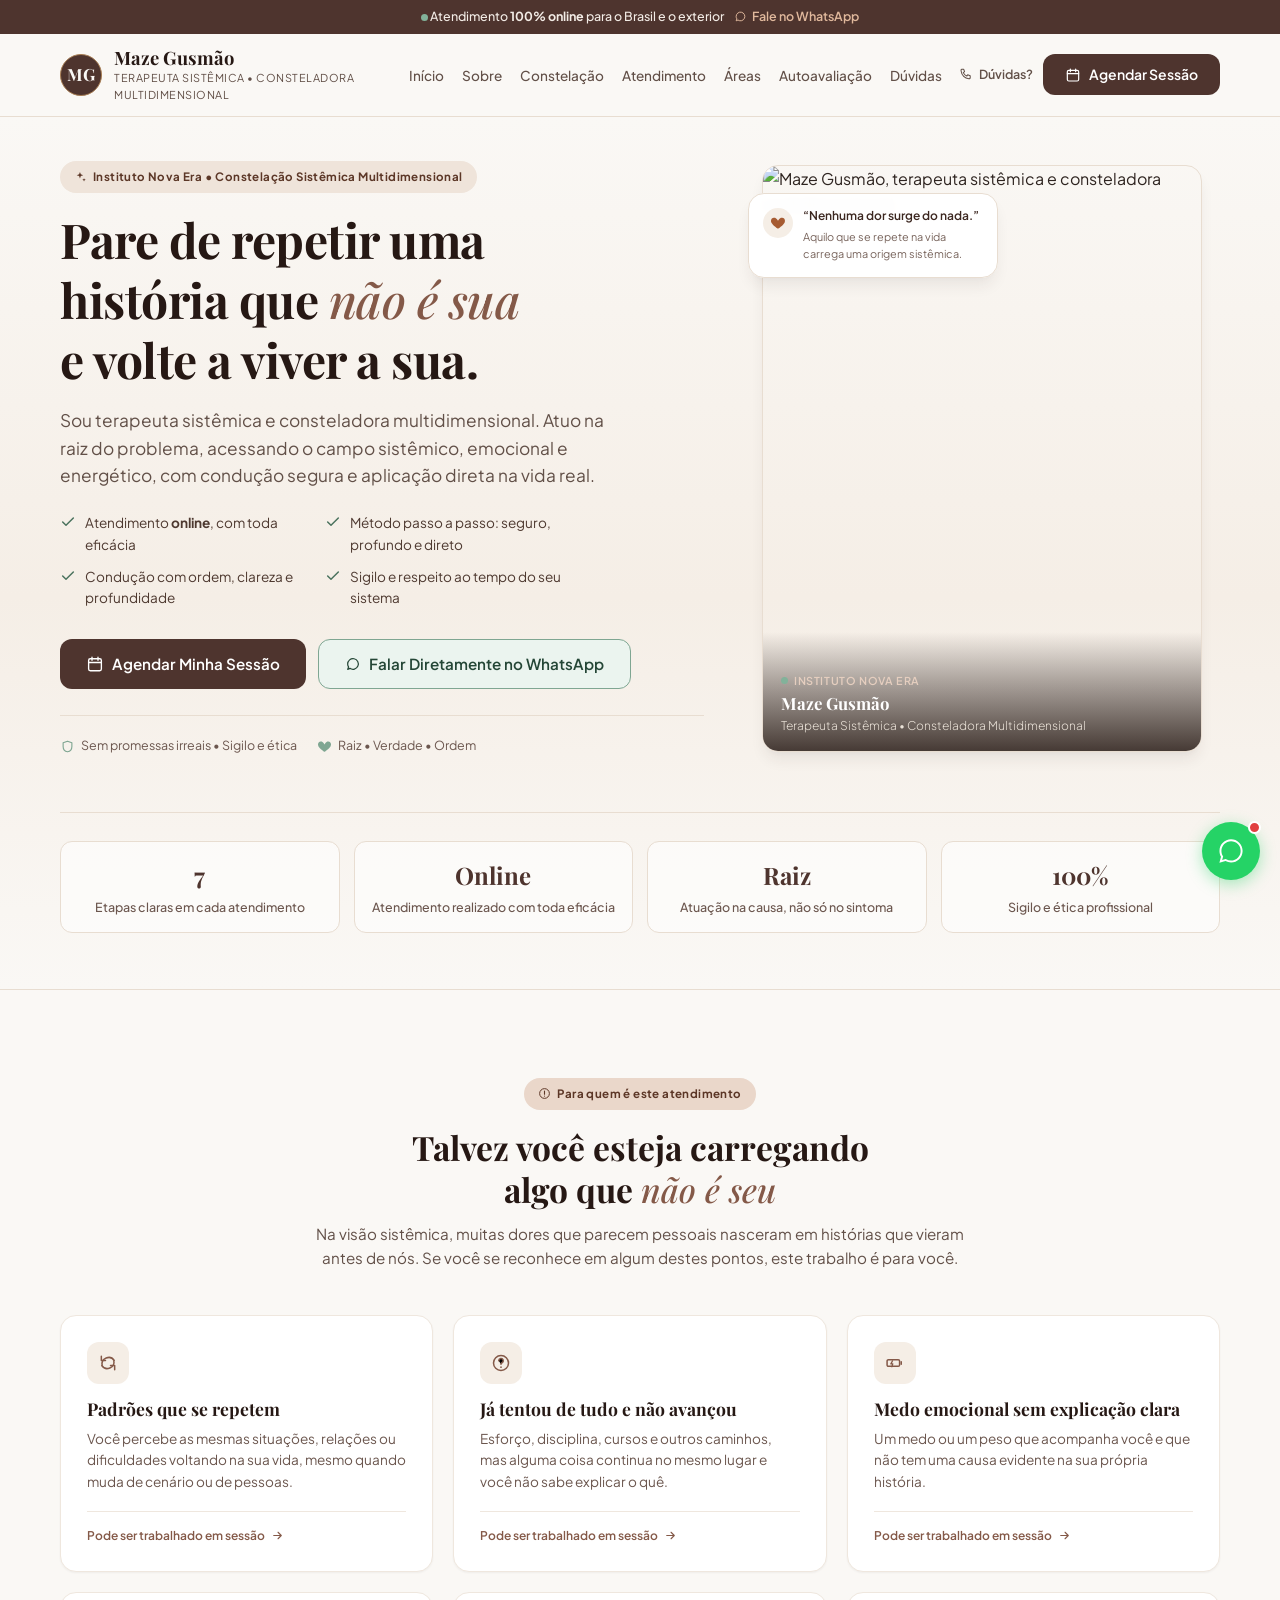
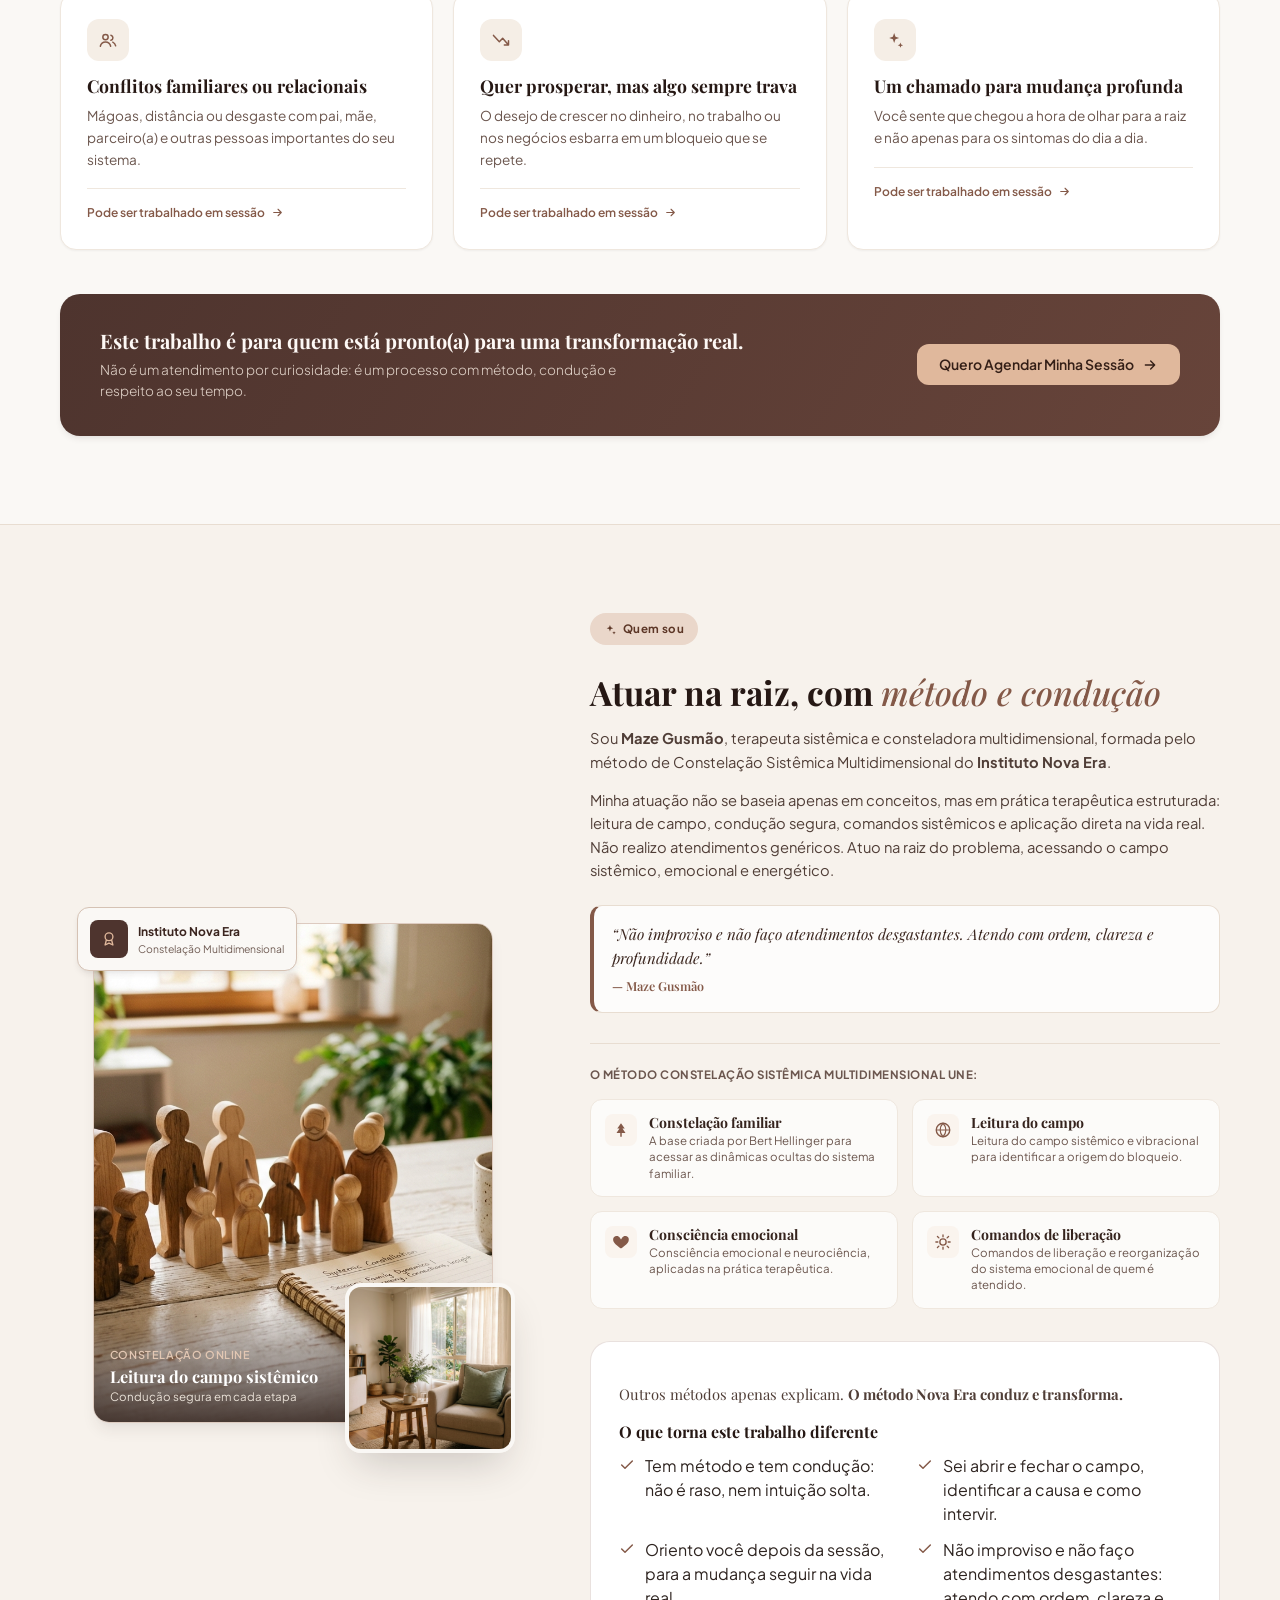
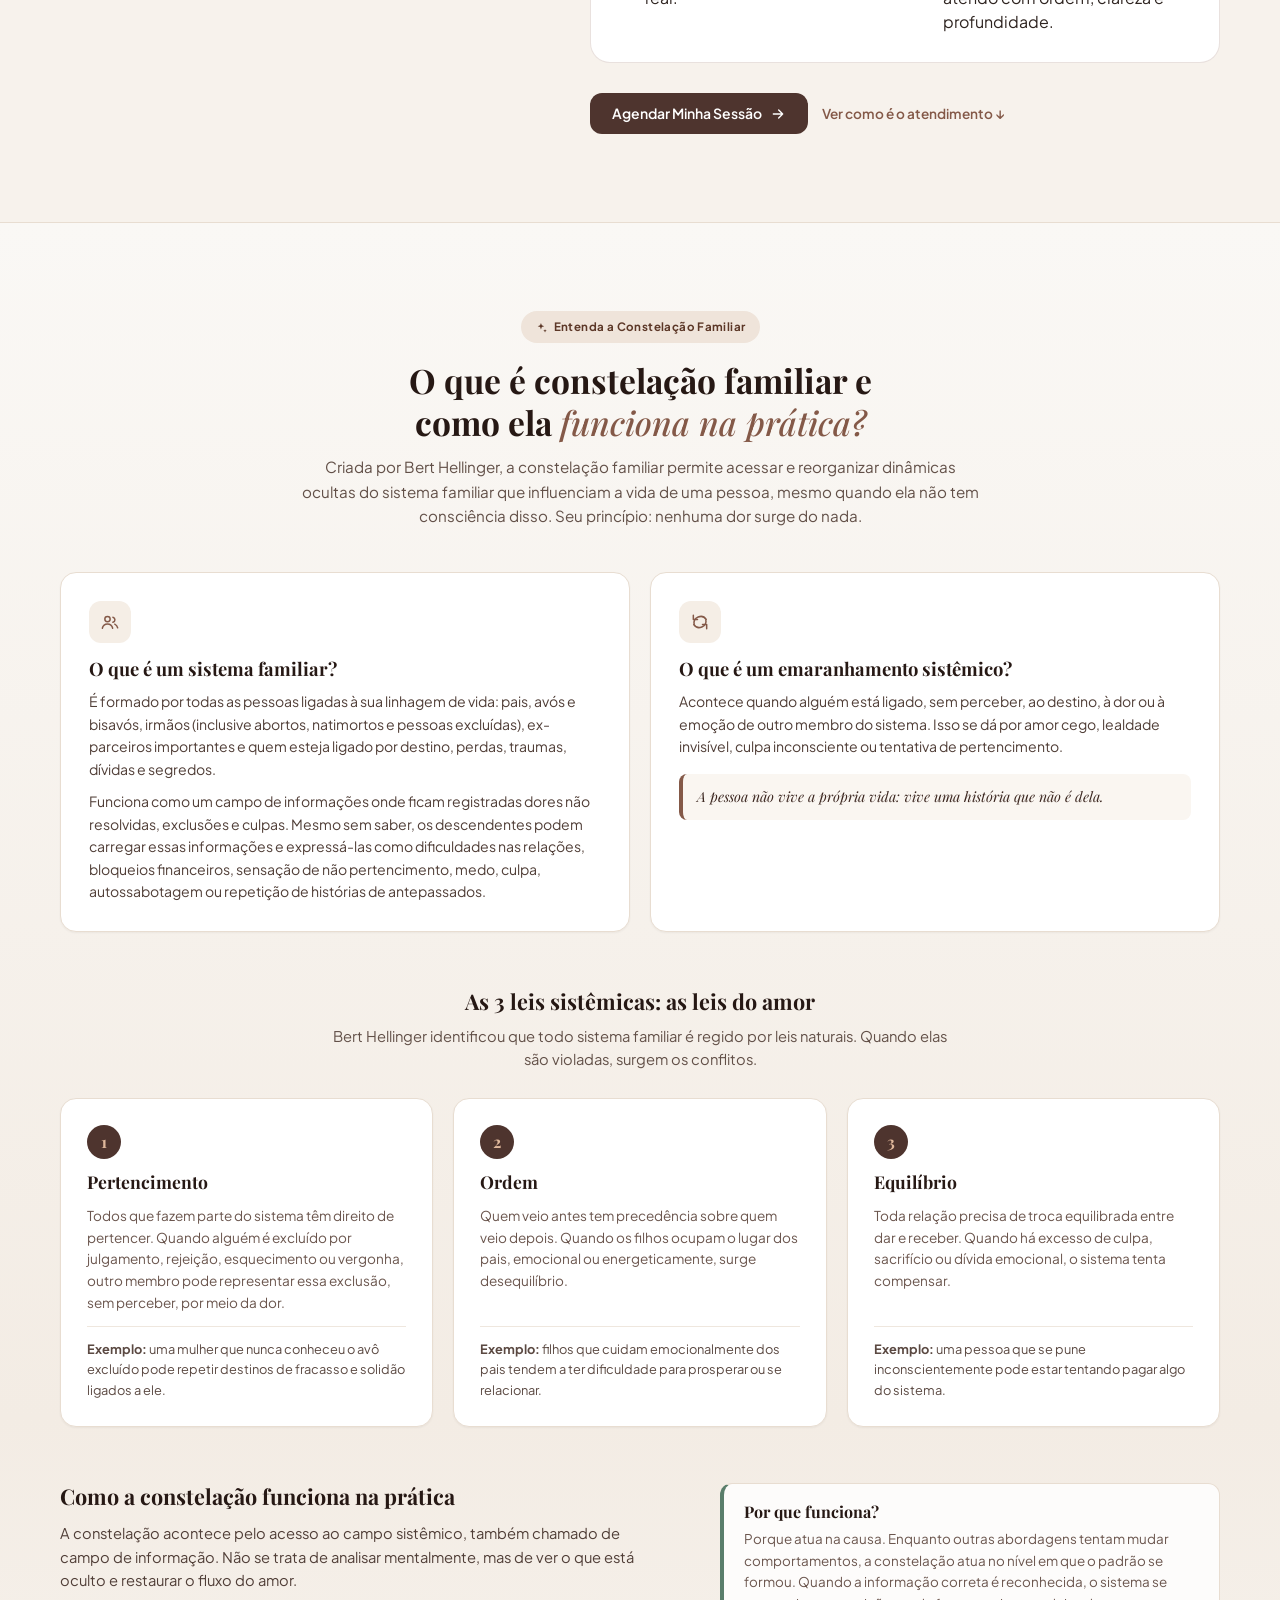
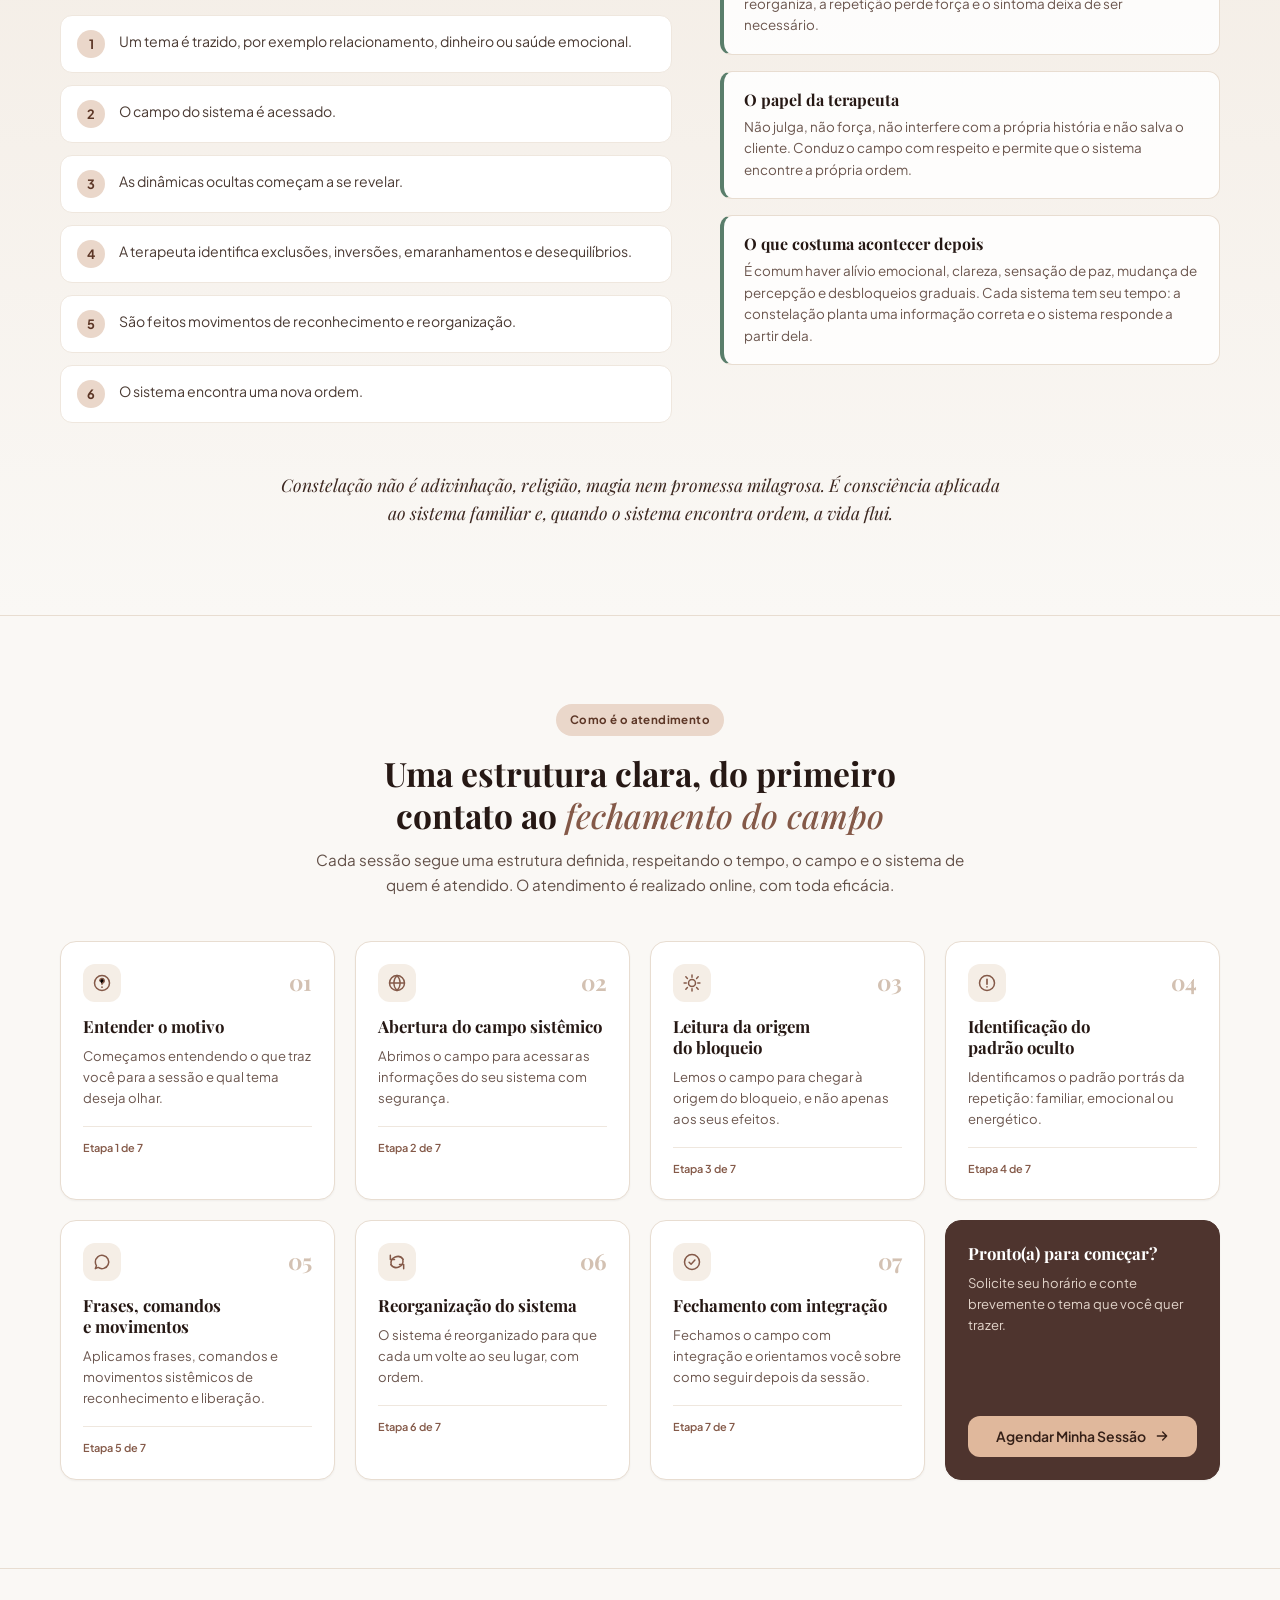
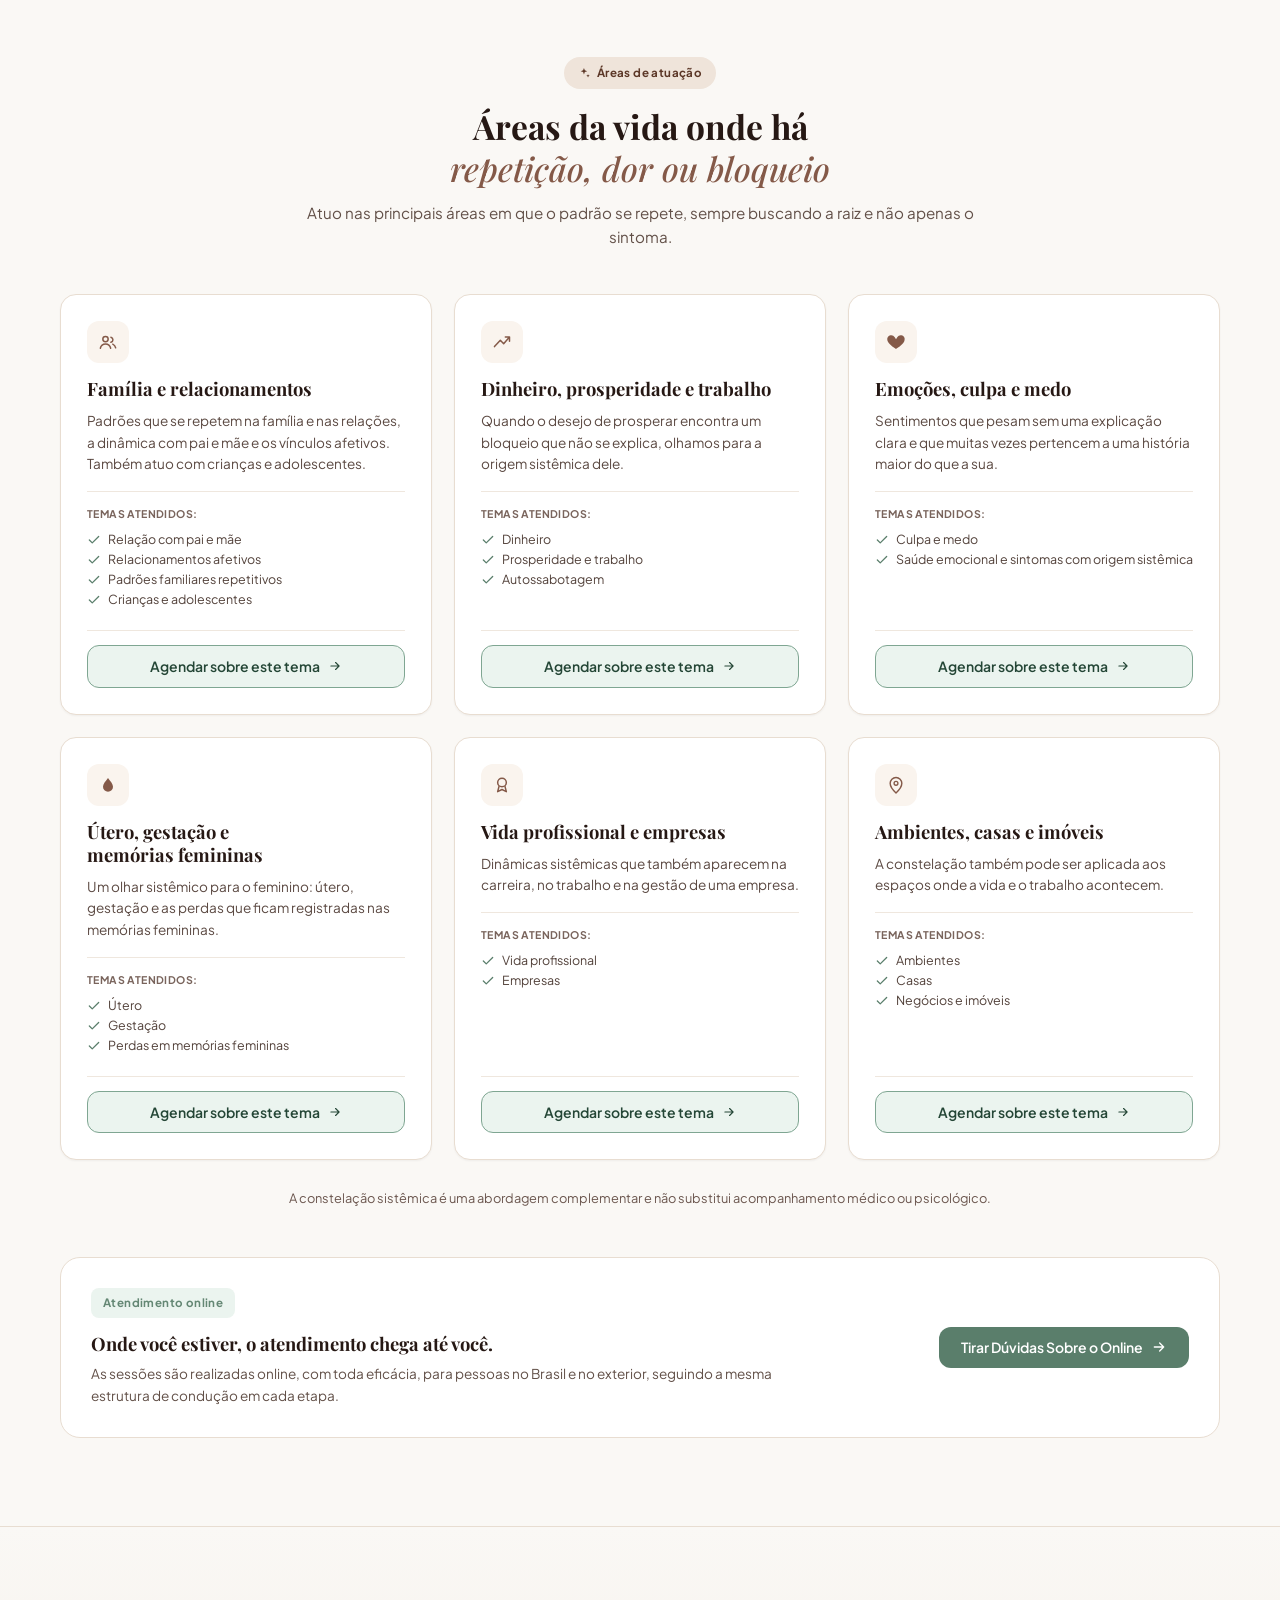
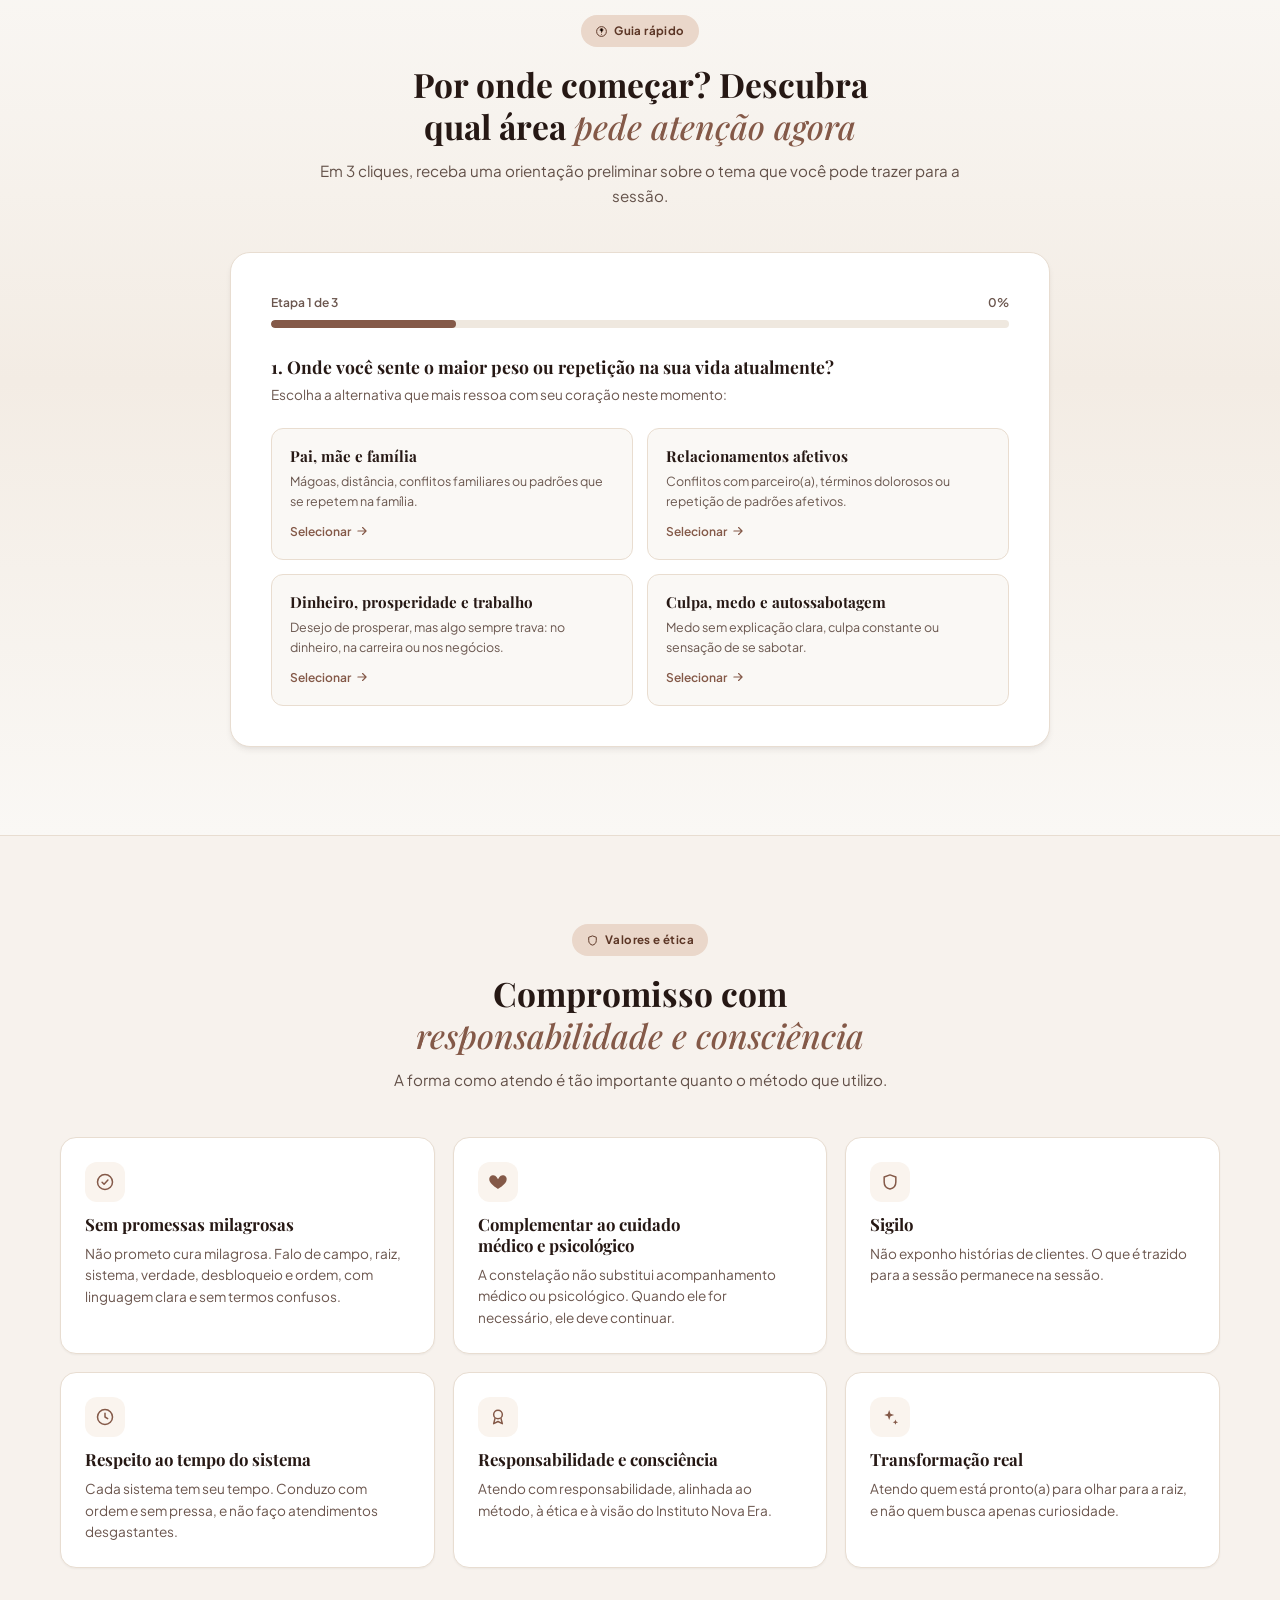
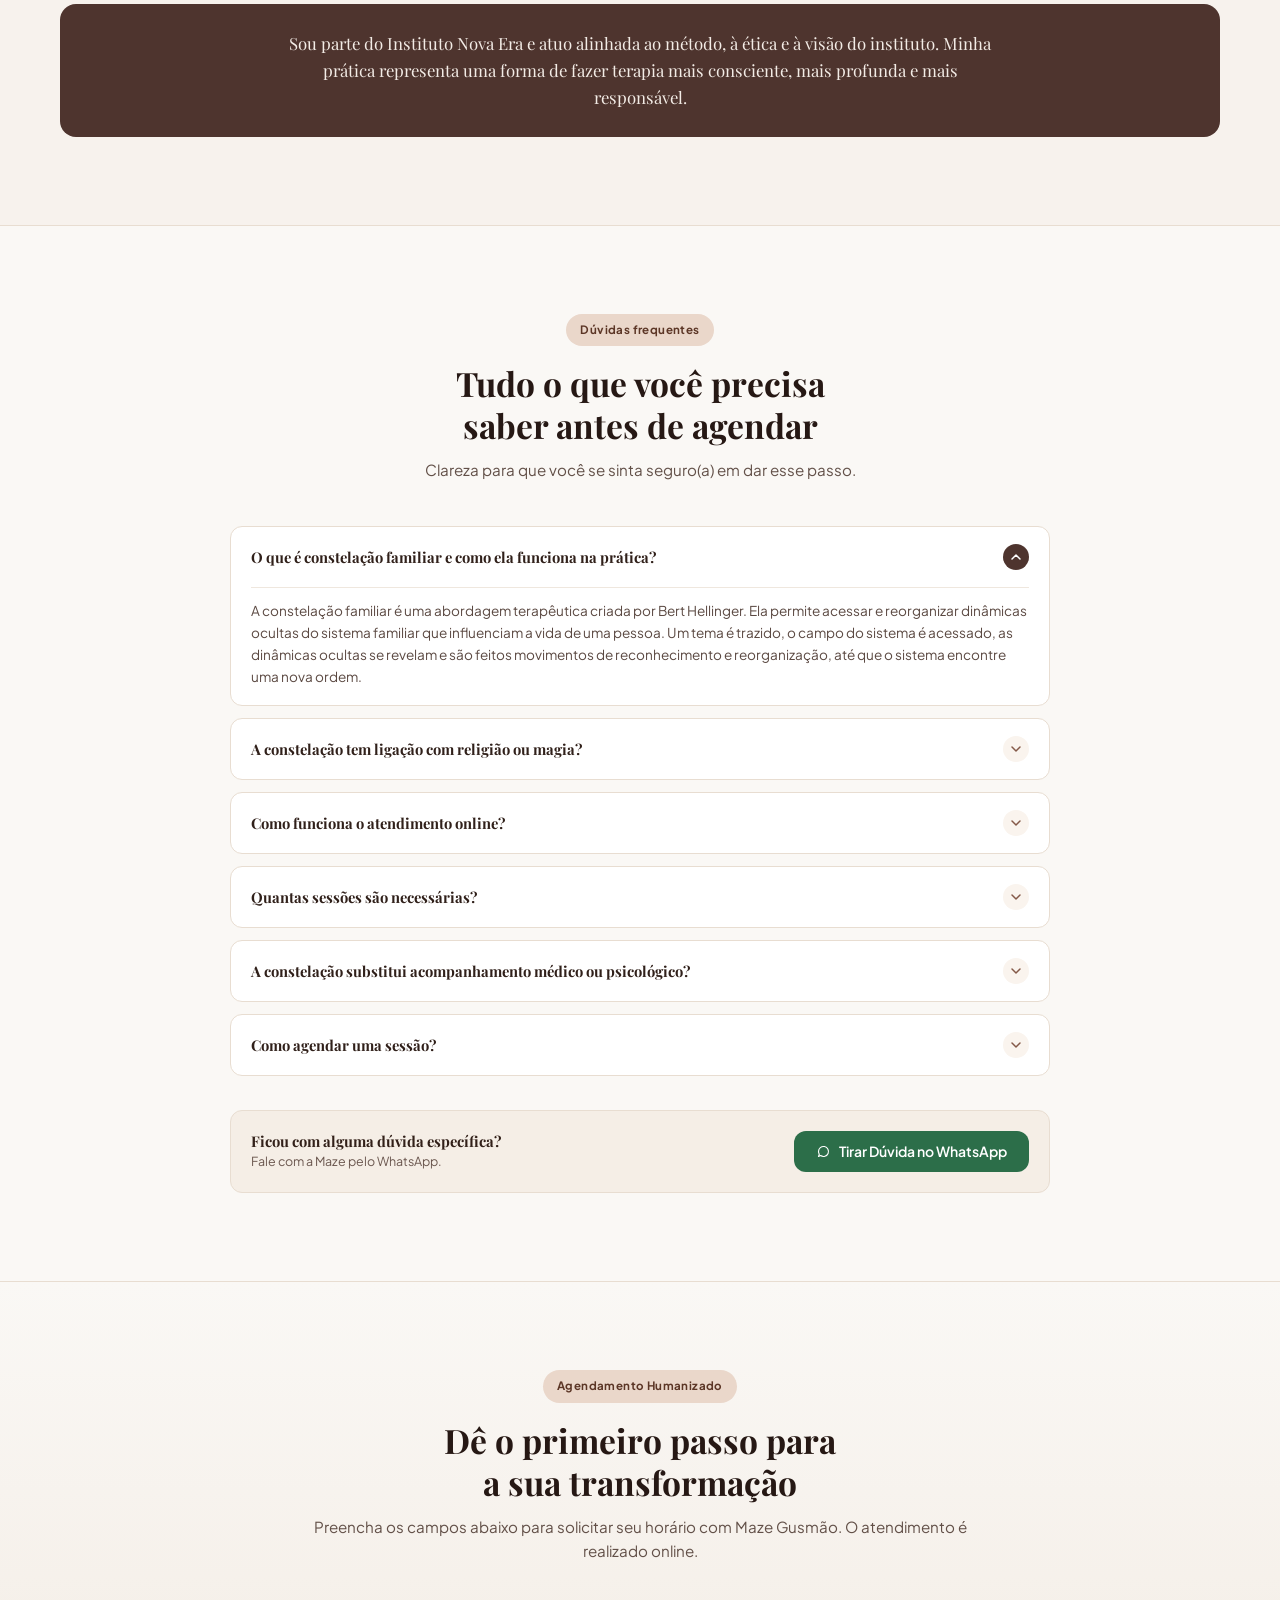
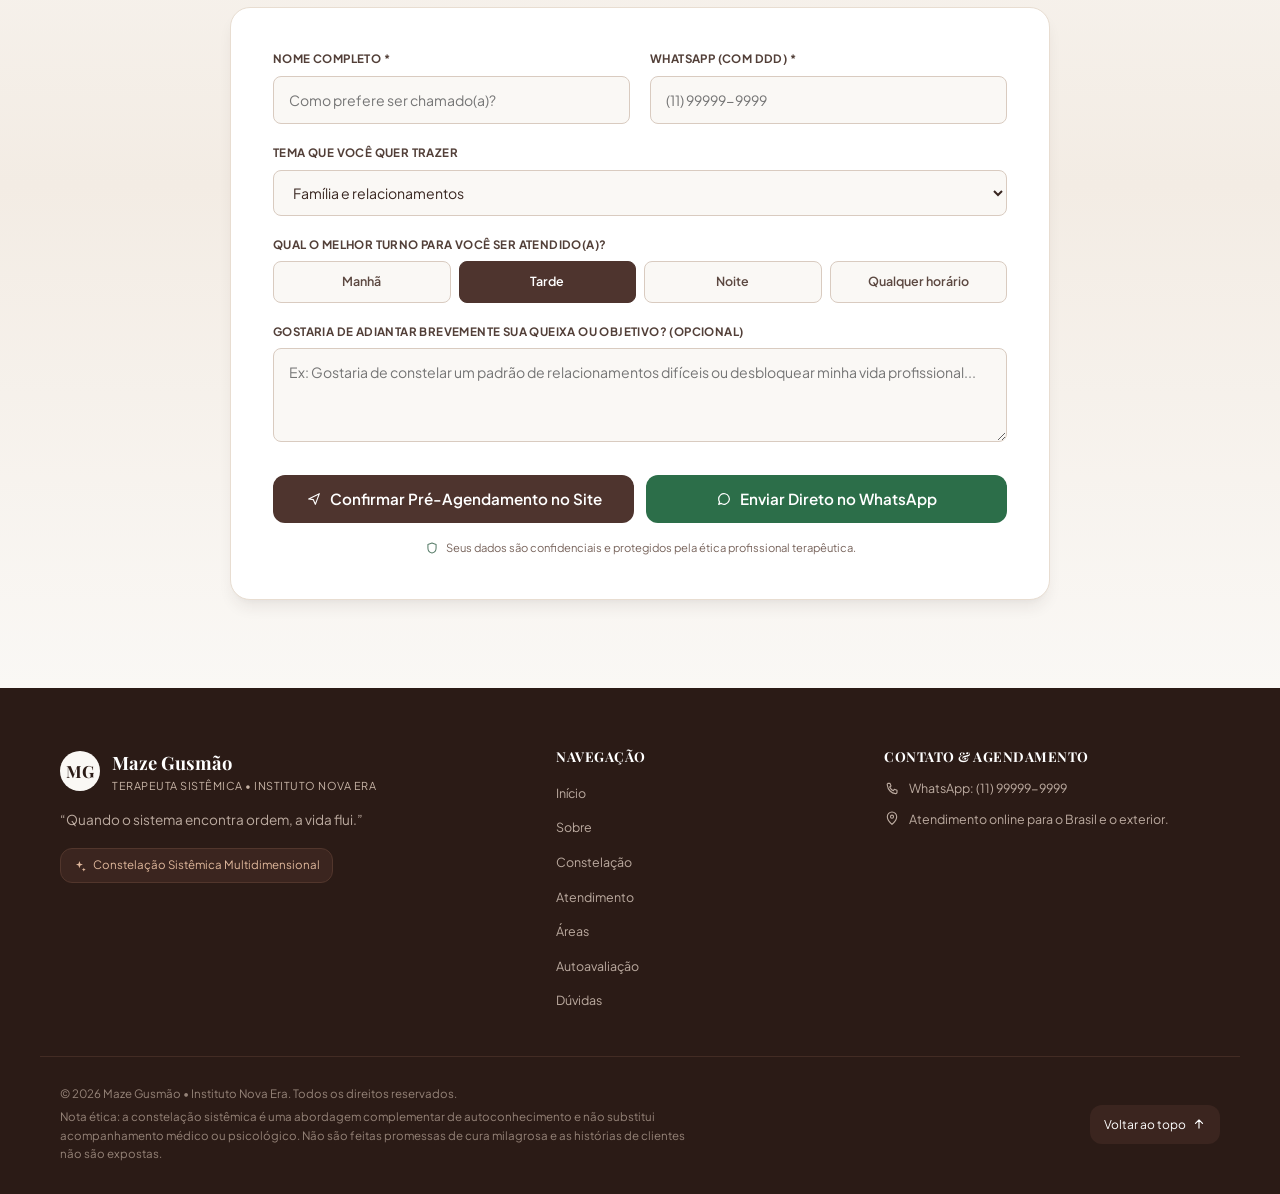
==== index.html @ 413d706b "changed image div class "hero"" ====
<!DOCTYPE html>
<html lang="pt-BR">
<head>
  <meta charset="UTF-8">
  <meta name="viewport" content="width=device-width, initial-scale=1.0">
  <title>Maze Gusmão | Terapeuta Sistêmica &amp; Constelação Familiar</title>
  <meta name="description" content="Terapeuta sistêmica e consteladora multidimensional, formada pelo Instituto Nova Era. Atendimento online com método, condução segura e sigilo.">

  <!-- Open Graph -->
  <meta property="og:title" content="Maze Gusmão | Terapeuta Sistêmica & Constelação Familiar">
  <meta property="og:description" content="Atuação na raiz do problema: método, condução segura e aplicação direta na vida real.">
  <meta property="og:image" content="assets/images/maze-gusmao.jpg">
  <meta property="og:type" content="website">
  <meta name="theme-color" content="#845948">

  <!-- Google Fonts -->
  <link rel="preconnect" href="https://fonts.googleapis.com">
  <link rel="preconnect" href="https://fonts.gstatic.com" crossorigin>
  <link href="https://fonts.googleapis.com/css2?family=Playfair+Display:ital,wght@0,500;0,600;0,700;1,400&family=Plus+Jakarta+Sans:wght@400;500;600;700&display=swap" rel="stylesheet">

  <link rel="stylesheet" href="css/style.css">
</head>
<body>

  <!-- ===================== ÍCONES (sprite SVG reutilizável) ===================== -->
  <svg style="display:none" aria-hidden="true">
    <symbol id="icon-check" viewBox="0 0 24 24"><path d="M20 6 9 17l-5-5" fill="none" stroke="currentColor" stroke-width="2.2" stroke-linecap="round" stroke-linejoin="round"/></symbol>
    <symbol id="icon-check-circle" viewBox="0 0 24 24"><circle cx="12" cy="12" r="9" fill="none" stroke="currentColor" stroke-width="1.8"/><path d="m8.5 12.3 2.4 2.4 4.6-5" fill="none" stroke="currentColor" stroke-width="1.8" stroke-linecap="round" stroke-linejoin="round"/></symbol>
    <symbol id="icon-calendar" viewBox="0 0 24 24"><rect x="3.5" y="5" width="17" height="16" rx="2.2" fill="none" stroke="currentColor" stroke-width="1.8"/><path d="M8 3v4M16 3v4M3.5 10h17" stroke="currentColor" stroke-width="1.8" stroke-linecap="round"/></symbol>
    <symbol id="icon-chat" viewBox="0 0 24 24"><path d="M4 12a8 8 0 1 1 3.4 6.5L4 20l1.3-3.6A7.9 7.9 0 0 1 4 12Z" fill="none" stroke="currentColor" stroke-width="1.8" stroke-linejoin="round"/></symbol>
    <symbol id="icon-chevron-down" viewBox="0 0 24 24"><path d="m6 9 6 6 6-6" fill="none" stroke="currentColor" stroke-width="2.2" stroke-linecap="round" stroke-linejoin="round"/></symbol>
    <symbol id="icon-shield" viewBox="0 0 24 24"><path d="M12 3.5 5 6v6c0 4.6 3 7.7 7 8.5 4-.8 7-3.9 7-8.5V6Z" fill="none" stroke="currentColor" stroke-width="1.8" stroke-linejoin="round"/></symbol>
    <symbol id="icon-arrow-right" viewBox="0 0 24 24"><path d="M5 12h14M13 6l6 6-6 6" fill="none" stroke="currentColor" stroke-width="2" stroke-linecap="round" stroke-linejoin="round"/></symbol>
    <symbol id="icon-close" viewBox="0 0 24 24"><path d="M6 6l12 12M18 6 6 18" fill="none" stroke="currentColor" stroke-width="2.2" stroke-linecap="round"/></symbol>
    <symbol id="icon-menu" viewBox="0 0 24 24"><path d="M4 7h16M4 12h16M4 17h16" fill="none" stroke="currentColor" stroke-width="2" stroke-linecap="round"/></symbol>
    <symbol id="icon-heart" viewBox="0 0 24 24"><path d="M12 20.5s-7.5-4.6-9.8-9C.6 8 2 4.5 5.6 4c2-.3 3.7.6 4.9 2.4l1.5 2.2 1.5-2.2C14.7 4.6 16.4 3.7 18.4 4c3.6.5 5 4 3.4 7.5-2.3 4.4-9.8 9-9.8 9Z" fill="currentColor" stroke="none"/></symbol>
    <symbol id="icon-sparkles" viewBox="0 0 24 24"><path d="M11 3.5 12.6 8l4.4 1.6-4.4 1.6L11 15.7 9.4 11.2 5 9.6l4.4-1.6ZM18.5 15l.9 2.3 2.3.9-2.3.9-.9 2.3-.9-2.3-2.3-.9 2.3-.9Z" fill="currentColor" stroke="none"/></symbol>
    <symbol id="icon-award" viewBox="0 0 24 24"><circle cx="12" cy="9" r="5.2" fill="none" stroke="currentColor" stroke-width="1.8"/><path d="m8.5 13.3-1.7 6.7 5.2-2.6 5.2 2.6-1.7-6.7" fill="none" stroke="currentColor" stroke-width="1.8" stroke-linejoin="round"/></symbol>
    <symbol id="icon-sun" viewBox="0 0 24 24"><circle cx="12" cy="12" r="4.2" fill="none" stroke="currentColor" stroke-width="1.8"/><path d="M12 2.5v2.6M12 18.9v2.6M4.6 4.6l1.9 1.9M17.5 17.5l1.9 1.9M2.5 12h2.6M18.9 12h2.6M4.6 19.4l1.9-1.9M17.5 6.5l1.9-1.9" stroke="currentColor" stroke-width="1.8" stroke-linecap="round"/></symbol>
    <symbol id="icon-tree" viewBox="0 0 24 24"><path d="M12 3 7 10h3l-4 6h5v5h2v-5h5l-4-6h3Z" fill="currentColor" stroke="none"/></symbol>
    <symbol id="icon-droplet" viewBox="0 0 24 24"><path d="M12 3.5c3 4 6 7.2 6 10.6a6 6 0 0 1-12 0c0-3.4 3-6.6 6-10.6Z" fill="currentColor" stroke="none"/></symbol>
    <symbol id="icon-alert" viewBox="0 0 24 24"><circle cx="12" cy="12" r="9" fill="none" stroke="currentColor" stroke-width="1.8"/><path d="M12 7.5v6M12 16.7v.1" stroke="currentColor" stroke-width="2" stroke-linecap="round"/></symbol>
    <symbol id="icon-users" viewBox="0 0 24 24"><circle cx="9" cy="8.5" r="3.2" fill="none" stroke="currentColor" stroke-width="1.8"/><path d="M2.8 19.5c.8-3.3 3.2-5 6.2-5s5.4 1.7 6.2 5M15.5 6.2a3.2 3.2 0 0 1 0 6.2M21.2 19c-.5-2.1-1.7-3.6-3.5-4.4" fill="none" stroke="currentColor" stroke-width="1.8" stroke-linecap="round"/></symbol>
    <symbol id="icon-trend-down" viewBox="0 0 24 24"><path d="M3 6.5 10 14l4-4 7 8M16 18h5v-5" fill="none" stroke="currentColor" stroke-width="1.8" stroke-linecap="round" stroke-linejoin="round"/></symbol>
    <symbol id="icon-battery" viewBox="0 0 24 24"><rect x="2.5" y="8" width="15" height="8" rx="1.6" fill="none" stroke="currentColor" stroke-width="1.8"/><path d="M19.5 10.5v3" stroke="currentColor" stroke-width="1.8" stroke-linecap="round"/><path d="M9 9.5 7 13h2.4l-1.2 3.5" fill="none" stroke="currentColor" stroke-width="1.5" stroke-linecap="round" stroke-linejoin="round"/></symbol>
    <symbol id="icon-help" viewBox="0 0 24 24"><circle cx="12" cy="12" r="9" fill="none" stroke="currentColor" stroke-width="1.8"/><path d="M9.3 9.3a2.7 2.7 0 1 1 3.9 2.4c-.9.5-1.2 1-1.2 1.9" stroke="currentColor" stroke-width="1.8" stroke-linecap="round"/><circle cx="12" cy="17" r="1" fill="currentColor" stroke="none"/></symbol>
    <symbol id="icon-clock" viewBox="0 0 24 24"><circle cx="12" cy="12" r="9" fill="none" stroke="currentColor" stroke-width="1.8"/><path d="M12 7.5V12l3.2 2" fill="none" stroke="currentColor" stroke-width="1.8" stroke-linecap="round" stroke-linejoin="round"/></symbol>
    <symbol id="icon-globe" viewBox="0 0 24 24"><circle cx="12" cy="12" r="9" fill="none" stroke="currentColor" stroke-width="1.8"/><path d="M3 12h18M12 3c2.5 2.5 3.8 5.7 3.8 9s-1.3 6.5-3.8 9c-2.5-2.5-3.8-5.7-3.8-9S9.5 5.5 12 3Z" fill="none" stroke="currentColor" stroke-width="1.6"/></symbol>
    <symbol id="icon-phone" viewBox="0 0 24 24"><path d="M6 3.5h3l1.5 4-2 1.5a11 11 0 0 0 5.5 5.5l1.5-2 4 1.5v3c0 1.1-1 2-2.1 1.9-6.5-.6-11.6-5.7-12.3-12.2C4.4 5.2 5 4 6 3.5Z" fill="none" stroke="currentColor" stroke-width="1.7" stroke-linejoin="round"/></symbol>
    <symbol id="icon-map-pin" viewBox="0 0 24 24"><path d="M12 21.5s7-6.2 7-11.5a7 7 0 1 0-14 0c0 5.3 7 11.5 7 11.5Z" fill="none" stroke="currentColor" stroke-width="1.7" stroke-linejoin="round"/><circle cx="12" cy="10" r="2.3" fill="none" stroke="currentColor" stroke-width="1.6"/></symbol>
    <symbol id="icon-arrow-up" viewBox="0 0 24 24"><path d="M12 19V5M6 11l6-6 6 6" fill="none" stroke="currentColor" stroke-width="2" stroke-linecap="round" stroke-linejoin="round"/></symbol>
    <symbol id="icon-send" viewBox="0 0 24 24"><path d="M4 12 20 4l-6 16-3-7-7-1Z" fill="none" stroke="currentColor" stroke-width="1.7" stroke-linejoin="round"/></symbol>
    <symbol id="icon-refresh" viewBox="0 0 24 24"><path d="M4 4v5h5M20 20v-5h-5" stroke="currentColor" stroke-width="1.8" stroke-linecap="round" stroke-linejoin="round" fill="none"/><path d="M4.5 15A8 8 0 0 0 19 9M19.5 9A8 8 0 0 0 5 15" stroke="currentColor" stroke-width="1.8" stroke-linecap="round" fill="none"/></symbol>
    <symbol id="icon-trend-up" viewBox="0 0 24 24"><path d="M3 17.5 10 10l4 4 7-8M16 6h5v5" fill="none" stroke="currentColor" stroke-width="1.8" stroke-linecap="round" stroke-linejoin="round"/></symbol>
  </svg>

  <!-- ===================== TOP BAR ===================== -->
  <div class="top-bar">
    <div class="container top-bar-inner">
      <span><span class="pulse-dot"></span> Atendimento <strong>100% online</strong> para o Brasil e o exterior</span>
      <a href="https://wa.me/5511999999999?text=Ol%C3%A1%20Maze%2C%20gostaria%20de%20informa%C3%A7%C3%B5es%20sobre%20agendamento." target="_blank" rel="noopener noreferrer" class="top-bar-link">
        <svg width="13" height="13"><use href="#icon-chat"/></svg> Fale no WhatsApp
      </a>
    </div>
  </div>

  <!-- ===================== HEADER / NAV ===================== -->
  <header class="header" id="siteHeader">
    <div class="container nav-wrap">
      <a href="#inicio" class="brand">
        <div class="brand-monogram">MG</div>
        <div class="brand-text">
          <h2>Maze Gusmão</h2>
          <span>Terapeuta Sistêmica • Consteladora Multidimensional</span>
        </div>
      </a>

      <nav aria-label="Navegação principal">
        <ul class="nav-links">
          <li><a href="#inicio">Início</a></li>
          <li><a href="#sobre">Sobre</a></li>
          <li><a href="#constelacao">Constelação</a></li>
          <li><a href="#atendimento">Atendimento</a></li>
          <li><a href="#areas">Áreas</a></li>
          <li><a href="#autoavaliacao">Autoavaliação</a></li>
          <li><a href="#faq">Dúvidas</a></li>
        </ul>
      </nav>

      <div class="nav-actions">
        <a href="https://wa.me/5511999999999?text=Ol%C3%A1%20Maze%2C%20gostaria%20de%20tirar%20d%C3%BAvidas%20sobre%20as%20sess%C3%B5es." target="_blank" rel="noopener noreferrer" class="nav-phone-link">
          <svg width="15" height="15"><use href="#icon-phone"/></svg> Dúvidas?
        </a>
        <button type="button" class="btn btn-primary" data-open-modal>
          <svg width="16" height="16"><use href="#icon-calendar"/></svg> Agendar Sessão
        </button>
        <button type="button" class="mobile-toggle" id="mobileToggle" aria-expanded="false" aria-controls="mobileDrawer" aria-label="Abrir menu de navegação">
          <svg width="24" height="24"><use href="#icon-menu"/></svg>
        </button>
      </div>
    </div>

    <!-- Mobile Drawer -->
    <div class="mobile-drawer" id="mobileDrawer" hidden>
      <ul class="mobile-drawer-links">
        <li><a href="#inicio">Início</a></li>
        <li><a href="#sobre">Sobre</a></li>
        <li><a href="#constelacao">Constelação</a></li>
        <li><a href="#atendimento">Atendimento</a></li>
        <li><a href="#areas">Áreas</a></li>
        <li><a href="#autoavaliacao">Autoavaliação</a></li>
        <li><a href="#faq">Dúvidas</a></li>
      </ul>
      <div class="mobile-drawer-actions">
        <button type="button" class="btn btn-primary" data-open-modal style="width:100%;">
          <svg width="16" height="16"><use href="#icon-calendar"/></svg> Agendar Sessão Agora
        </button>
        <a href="https://wa.me/5511999999999?text=Ol%C3%A1%20Maze%2C%20gostaria%20de%20agendar%20uma%20sess%C3%A3o." target="_blank" rel="noopener noreferrer" class="btn btn-whatsapp-outline" style="width:100%;">
          <svg width="16" height="16"><use href="#icon-chat"/></svg> Conversar no WhatsApp
        </a>
      </div>
    </div>
  </header>

  <main>
    <!-- ===================== HERO ===================== -->
    <section id="inicio" class="hero">
      <div class="container hero-grid">
        <div class="hero-copy">
          <span class="badge"><svg width="13" height="13"><use href="#icon-sparkles"/></svg> Instituto Nova Era • Constelação Sistêmica Multidimensional</span>

          <h1>Pare de repetir uma história que <span class="text-accent italic">não é sua</span> e volte a viver a sua.</h1>

          <p class="hero-lead">
            Sou terapeuta sistêmica e consteladora multidimensional. Atuo na raiz do problema, acessando o campo sistêmico, emocional e energético, com condução segura e aplicação direta na vida real.
          </p>

          <ul class="hero-checklist">
            <li><svg width="16" height="16"><use href="#icon-check"/></svg><span>Atendimento <strong>online</strong>, com toda eficácia</span></li>
            <li><svg width="16" height="16"><use href="#icon-check"/></svg><span>Método passo a passo: seguro, profundo e direto</span></li>
            <li><svg width="16" height="16"><use href="#icon-check"/></svg><span>Condução com ordem, clareza e profundidade</span></li>
            <li><svg width="16" height="16"><use href="#icon-check"/></svg><span>Sigilo e respeito ao tempo do seu sistema</span></li>
          </ul>

          <div class="hero-actions">
            <button type="button" class="btn btn-primary btn-lg" data-open-modal>
              <svg width="18" height="18"><use href="#icon-calendar"/></svg> Agendar Minha Sessão
            </button>
            <a href="https://wa.me/5511999999999?text=Ol%C3%A1%20Maze%2C%20conheci%20seu%20trabalho%20pelo%20site%20e%20gostaria%20de%20conversar%20sobre%20as%20sess%C3%B5es." target="_blank" rel="noopener noreferrer" class="btn btn-secondary btn-lg">
              <svg width="16" height="16"><use href="#icon-chat"/></svg> Falar Diretamente no WhatsApp
            </a>
          </div>

          <div class="hero-reassurance">
            <span><svg width="15" height="15"><use href="#icon-shield"/></svg> Sem promessas irreais • Sigilo e ética</span>
            <span><svg width="15" height="15"><use href="#icon-heart"/></svg> Raiz • Verdade • Ordem</span>
          </div>
        </div>

        <div class="hero-image-col">
          <div class="hero-image-card">
            <img src="assets/profile-001.jpeg" alt="Maze Gusmão, terapeuta sistêmica e consteladora multidimensional" loading="eager">
            <div class="hero-image-overlay">
              <p class="eyebrow"><span class="pulse-dot pulse-dot--light"></span> Instituto Nova Era</p>
              <h3>Maze Gusmão</h3>
              <p>Terapeuta Sistêmica • Consteladora Multidimensional</p>
            </div>
          </div>

          <div class="hero-quote-chip">
            <div class="hero-quote-icon"><svg width="16" height="16"><use href="#icon-heart"/></svg></div>
            <div>
              <p class="hero-quote-text">&ldquo;Nenhuma dor surge do nada.&rdquo;</p>
              <p class="hero-quote-sub">Aquilo que se repete na vida carrega uma origem sistêmica.</p>
            </div>
          </div>
        </div>
      </div>

      <div class="container">
        <div class="stats-bar">
          <div class="stat"><div class="stat-number">7</div><div class="stat-label">Etapas claras em cada atendimento</div></div>
          <div class="stat"><div class="stat-number">Online</div><div class="stat-label">Atendimento realizado com toda eficácia</div></div>
          <div class="stat"><div class="stat-number">Raiz</div><div class="stat-label">Atuação na causa, não só no sintoma</div></div>
          <div class="stat"><div class="stat-number">100%</div><div class="stat-label">Sigilo e ética profissional</div></div>
        </div>
      </div>
    </section>

    <!-- ===================== PARA QUEM É ===================== -->
    <section class="section pain-section">
      <div class="container">
        <div class="section-header">
          <span class="badge badge-alt"><svg width="13" height="13"><use href="#icon-alert"/></svg> Para quem é este atendimento</span>
          <h2>Talvez você esteja carregando algo que <span class="italic text-accent">não é seu</span></h2>
          <p>Na visão sistêmica, muitas dores que parecem pessoais nasceram em histórias que vieram antes de nós. Se você se reconhece em algum destes pontos, este trabalho é para você.</p>
        </div>

        <div class="pain-grid">
          <div class="pain-card">
            <div class="pain-icon"><svg width="20" height="20"><use href="#icon-refresh"/></svg></div>
            <h3>Padrões que se repetem</h3>
            <p>Você percebe as mesmas situações, relações ou dificuldades voltando na sua vida, mesmo quando muda de cenário ou de pessoas.</p>
            <span class="pain-tag">Pode ser trabalhado em sessão <svg width="13" height="13"><use href="#icon-arrow-right"/></svg></span>
          </div>
          <div class="pain-card">
            <div class="pain-icon"><svg width="20" height="20"><use href="#icon-help"/></svg></div>
            <h3>Já tentou de tudo e não avançou</h3>
            <p>Esforço, disciplina, cursos e outros caminhos, mas alguma coisa continua no mesmo lugar e você não sabe explicar o quê.</p>
            <span class="pain-tag">Pode ser trabalhado em sessão <svg width="13" height="13"><use href="#icon-arrow-right"/></svg></span>
          </div>
          <div class="pain-card">
            <div class="pain-icon"><svg width="20" height="20"><use href="#icon-battery"/></svg></div>
            <h3>Medo emocional sem explicação clara</h3>
            <p>Um medo ou um peso que acompanha você e que não tem uma causa evidente na sua própria história.</p>
            <span class="pain-tag">Pode ser trabalhado em sessão <svg width="13" height="13"><use href="#icon-arrow-right"/></svg></span>
          </div>
          <div class="pain-card">
            <div class="pain-icon"><svg width="20" height="20"><use href="#icon-users"/></svg></div>
            <h3>Conflitos familiares ou relacionais</h3>
            <p>Mágoas, distância ou desgaste com pai, mãe, parceiro(a) e outras pessoas importantes do seu sistema.</p>
            <span class="pain-tag">Pode ser trabalhado em sessão <svg width="13" height="13"><use href="#icon-arrow-right"/></svg></span>
          </div>
          <div class="pain-card">
            <div class="pain-icon"><svg width="20" height="20"><use href="#icon-trend-down"/></svg></div>
            <h3>Quer prosperar, mas algo sempre trava</h3>
            <p>O desejo de crescer no dinheiro, no trabalho ou nos negócios esbarra em um bloqueio que se repete.</p>
            <span class="pain-tag">Pode ser trabalhado em sessão <svg width="13" height="13"><use href="#icon-arrow-right"/></svg></span>
          </div>
          <div class="pain-card">
            <div class="pain-icon"><svg width="20" height="20"><use href="#icon-sparkles"/></svg></div>
            <h3>Um chamado para mudança profunda</h3>
            <p>Você sente que chegou a hora de olhar para a raiz e não apenas para os sintomas do dia a dia.</p>
            <span class="pain-tag">Pode ser trabalhado em sessão <svg width="13" height="13"><use href="#icon-arrow-right"/></svg></span>
          </div>
        </div>

        <div class="pain-banner">
          <div>
            <h4>Este trabalho é para quem está pronto(a) para uma transformação real.</h4>
            <p>Não é um atendimento por curiosidade: é um processo com método, condução e respeito ao seu tempo.</p>
          </div>
          <button type="button" class="btn btn-cream" data-open-modal>Quero Agendar Minha Sessão <svg width="16" height="16"><use href="#icon-arrow-right"/></svg></button>
        </div>
      </div>
    </section>

    <!-- ===================== SOBRE ===================== -->
    <section id="sobre" class="section about-section">
      <div class="container about-grid">
        <div class="about-photos">
          <div class="about-photo-main">
            <img src="assets/images/constelacao-familiar.jpg" alt="Mesa de constelação sistêmica" loading="lazy">
            <div class="about-photo-overlay">
              <span class="eyebrow">Constelação Online</span>
              <h4>Leitura do campo sistêmico</h4>
              <p>Condução segura em cada etapa</p>
            </div>
          </div>
          <div class="about-photo-secondary">
            <img src="assets/images/consultorio.jpg" alt="Espaço de atendimento acolhedor" loading="lazy">
          </div>
          <div class="about-badge">
            <div class="about-badge-icon"><svg width="18" height="18"><use href="#icon-award"/></svg></div>
            <div>
              <div class="about-badge-title">Instituto Nova Era</div>
              <div class="about-badge-sub">Constelação Multidimensional</div>
            </div>
          </div>
        </div>

        <div class="about-content">
          <span class="badge badge-alt"><svg width="13" height="13"><use href="#icon-sparkles"/></svg> Quem sou</span>

          <h2>Atuar na raiz, com <span class="italic text-accent">método e condução</span></h2>

          <p>Sou <strong>Maze Gusmão</strong>, terapeuta sistêmica e consteladora multidimensional, formada pelo método de Constelação Sistêmica Multidimensional do <strong>Instituto Nova Era</strong>.</p>

          <p>Minha atuação não se baseia apenas em conceitos, mas em prática terapêutica estruturada: leitura de campo, condução segura, comandos sistêmicos e aplicação direta na vida real. Não realizo atendimentos genéricos. Atuo na raiz do problema, acessando o campo sistêmico, emocional e energético.</p>

          <blockquote class="pull-quote">
            &ldquo;Não improviso e não faço atendimentos desgastantes. Atendo com ordem, clareza e profundidade.&rdquo;
            <cite>— Maze Gusmão</cite>
          </blockquote>

          <div class="pillars-block">
            <h3>O método Constelação Sistêmica Multidimensional une:</h3>
            <div class="pillars-grid">
              <div class="pillar-card">
                <div class="pillar-icon"><svg width="18" height="18"><use href="#icon-tree"/></svg></div>
                <div><h4>Constelação familiar</h4><p>A base criada por Bert Hellinger para acessar as dinâmicas ocultas do sistema familiar.</p></div>
              </div>
              <div class="pillar-card">
                <div class="pillar-icon"><svg width="18" height="18"><use href="#icon-globe"/></svg></div>
                <div><h4>Leitura do campo</h4><p>Leitura do campo sistêmico e vibracional para identificar a origem do bloqueio.</p></div>
              </div>
              <div class="pillar-card">
                <div class="pillar-icon"><svg width="18" height="18"><use href="#icon-heart"/></svg></div>
                <div><h4>Consciência emocional</h4><p>Consciência emocional e neurociência, aplicadas na prática terapêutica.</p></div>
              </div>
              <div class="pillar-card">
                <div class="pillar-icon"><svg width="18" height="18"><use href="#icon-sun"/></svg></div>
                <div><h4>Comandos de liberação</h4><p>Comandos de liberação e reorganização do sistema emocional de quem é atendido.</p></div>
              </div>
            </div>
          </div>

          <div class="differential">
            <p class="differential-lead">Outros métodos apenas explicam. <strong>O método Nova Era conduz e transforma.</strong></p>
            <h3>O que torna este trabalho diferente</h3>
            <ul class="differential-list">
              <li><svg width="16" height="16"><use href="#icon-check"/></svg><span>Tem método e tem condução: não é raso, nem intuição solta.</span></li>
              <li><svg width="16" height="16"><use href="#icon-check"/></svg><span>Sei abrir e fechar o campo, identificar a causa e como intervir.</span></li>
              <li><svg width="16" height="16"><use href="#icon-check"/></svg><span>Oriento você depois da sessão, para a mudança seguir na vida real.</span></li>
              <li><svg width="16" height="16"><use href="#icon-check"/></svg><span>Não improviso e não faço atendimentos desgastantes: atendo com ordem, clareza e profundidade.</span></li>
            </ul>
          </div>

          <div class="about-cta">
            <button type="button" class="btn btn-primary" data-open-modal>Agendar Minha Sessão <svg width="16" height="16"><use href="#icon-arrow-right"/></svg></button>
            <a href="#atendimento" class="link-arrow">Ver como é o atendimento ↓</a>
          </div>
        </div>
      </div>
    </section>

    <!-- ===================== A CONSTELAÇÃO (EDUCATIVO) ===================== -->
    <section id="constelacao" class="section constellation-section">
      <div class="container">
        <div class="section-header">
          <span class="badge"><svg width="13" height="13"><use href="#icon-sparkles"/></svg> Entenda a Constelação Familiar</span>
          <h2>O que é constelação familiar e como ela <span class="italic text-accent">funciona na prática?</span></h2>
          <p>Criada por Bert Hellinger, a constelação familiar permite acessar e reorganizar dinâmicas ocultas do sistema familiar que influenciam a vida de uma pessoa, mesmo quando ela não tem consciência disso. Seu princípio: nenhuma dor surge do nada.</p>
        </div>

        <div class="concept-grid">
          <article class="concept-card">
            <div class="concept-icon"><svg width="20" height="20"><use href="#icon-users"/></svg></div>
            <h3>O que é um sistema familiar?</h3>
            <p>É formado por todas as pessoas ligadas à sua linhagem de vida: pais, avós e bisavós, irmãos (inclusive abortos, natimortos e pessoas excluídas), ex-parceiros importantes e quem esteja ligado por destino, perdas, traumas, dívidas e segredos.</p>
            <p>Funciona como um campo de informações onde ficam registradas dores não resolvidas, exclusões e culpas. Mesmo sem saber, os descendentes podem carregar essas informações e expressá-las como dificuldades nas relações, bloqueios financeiros, sensação de não pertencimento, medo, culpa, autossabotagem ou repetição de histórias de antepassados.</p>
          </article>

          <article class="concept-card">
            <div class="concept-icon"><svg width="20" height="20"><use href="#icon-refresh"/></svg></div>
            <h3>O que é um emaranhamento sistêmico?</h3>
            <p>Acontece quando alguém está ligado, sem perceber, ao destino, à dor ou à emoção de outro membro do sistema. Isso se dá por amor cego, lealdade invisível, culpa inconsciente ou tentativa de pertencimento.</p>
            <p class="concept-highlight">A pessoa não vive a própria vida: vive uma história que não é dela.</p>
          </article>
        </div>

        <div class="laws-block">
          <h3 class="block-title">As 3 leis sistêmicas: as leis do amor</h3>
          <p class="block-intro">Bert Hellinger identificou que todo sistema familiar é regido por leis naturais. Quando elas são violadas, surgem os conflitos.</p>

          <div class="laws-grid">
            <article class="law-card">
              <span class="law-number">1</span>
              <h4>Pertencimento</h4>
              <p>Todos que fazem parte do sistema têm direito de pertencer. Quando alguém é excluído por julgamento, rejeição, esquecimento ou vergonha, outro membro pode representar essa exclusão, sem perceber, por meio da dor.</p>
              <p class="law-example"><strong>Exemplo:</strong> uma mulher que nunca conheceu o avô excluído pode repetir destinos de fracasso e solidão ligados a ele.</p>
            </article>
            <article class="law-card">
              <span class="law-number">2</span>
              <h4>Ordem</h4>
              <p>Quem veio antes tem precedência sobre quem veio depois. Quando os filhos ocupam o lugar dos pais, emocional ou energeticamente, surge desequilíbrio.</p>
              <p class="law-example"><strong>Exemplo:</strong> filhos que cuidam emocionalmente dos pais tendem a ter dificuldade para prosperar ou se relacionar.</p>
            </article>
            <article class="law-card">
              <span class="law-number">3</span>
              <h4>Equilíbrio</h4>
              <p>Toda relação precisa de troca equilibrada entre dar e receber. Quando há excesso de culpa, sacrifício ou dívida emocional, o sistema tenta compensar.</p>
              <p class="law-example"><strong>Exemplo:</strong> uma pessoa que se pune inconscientemente pode estar tentando pagar algo do sistema.</p>
            </article>
          </div>
        </div>

        <div class="practice-block">
          <div class="practice-copy">
            <h3>Como a constelação funciona na prática</h3>
            <p>A constelação acontece pelo acesso ao campo sistêmico, também chamado de campo de informação. Não se trata de analisar mentalmente, mas de ver o que está oculto e restaurar o fluxo do amor.</p>
            <ol class="practice-steps">
              <li>Um tema é trazido, por exemplo relacionamento, dinheiro ou saúde emocional.</li>
              <li>O campo do sistema é acessado.</li>
              <li>As dinâmicas ocultas começam a se revelar.</li>
              <li>A terapeuta identifica exclusões, inversões, emaranhamentos e desequilíbrios.</li>
              <li>São feitos movimentos de reconhecimento e reorganização.</li>
              <li>O sistema encontra uma nova ordem.</li>
            </ol>
          </div>

          <div class="practice-side">
            <div class="note-card">
              <h4>Por que funciona?</h4>
              <p>Porque atua na causa. Enquanto outras abordagens tentam mudar comportamentos, a constelação atua no nível em que o padrão se formou. Quando a informação correta é reconhecida, o sistema se reorganiza, a repetição perde força e o sintoma deixa de ser necessário.</p>
            </div>
            <div class="note-card">
              <h4>O papel da terapeuta</h4>
              <p>Não julga, não força, não interfere com a própria história e não salva o cliente. Conduz o campo com respeito e permite que o sistema encontre a própria ordem.</p>
            </div>
            <div class="note-card">
              <h4>O que costuma acontecer depois</h4>
              <p>É comum haver alívio emocional, clareza, sensação de paz, mudança de percepção e desbloqueios graduais. Cada sistema tem seu tempo: a constelação planta uma informação correta e o sistema responde a partir dela.</p>
            </div>
          </div>
        </div>

        <p class="constellation-closing">Constelação não é adivinhação, religião, magia nem promessa milagrosa. É consciência aplicada ao sistema familiar e, quando o sistema encontra ordem, a vida flui.</p>
      </div>
    </section>

    <!-- ===================== ATENDIMENTO (7 ETAPAS) ===================== -->
    <section id="atendimento" class="section process-section">
      <div class="container">
        <div class="section-header">
          <span class="badge badge-alt">Como é o atendimento</span>
          <h2>Uma estrutura clara, do primeiro contato ao <span class="italic text-accent">fechamento do campo</span></h2>
          <p>Cada sessão segue uma estrutura definida, respeitando o tempo, o campo e o sistema de quem é atendido. O atendimento é realizado online, com toda eficácia.</p>
        </div>

        <div class="process-grid">
          <div class="process-card">
            <div class="process-top"><div class="process-icon"><svg width="20" height="20"><use href="#icon-help"/></svg></div><span class="process-step">01</span></div>
            <h3>Entender o motivo</h3>
            <p>Começamos entendendo o que traz você para a sessão e qual tema deseja olhar.</p>
            <span class="process-footer">Etapa 1 de 7</span>
          </div>
          <div class="process-card">
            <div class="process-top"><div class="process-icon"><svg width="20" height="20"><use href="#icon-globe"/></svg></div><span class="process-step">02</span></div>
            <h3>Abertura do campo sistêmico</h3>
            <p>Abrimos o campo para acessar as informações do seu sistema com segurança.</p>
            <span class="process-footer">Etapa 2 de 7</span>
          </div>
          <div class="process-card">
            <div class="process-top"><div class="process-icon"><svg width="20" height="20"><use href="#icon-sun"/></svg></div><span class="process-step">03</span></div>
            <h3>Leitura da origem do bloqueio</h3>
            <p>Lemos o campo para chegar à origem do bloqueio, e não apenas aos seus efeitos.</p>
            <span class="process-footer">Etapa 3 de 7</span>
          </div>
          <div class="process-card">
            <div class="process-top"><div class="process-icon"><svg width="20" height="20"><use href="#icon-alert"/></svg></div><span class="process-step">04</span></div>
            <h3>Identificação do padrão oculto</h3>
            <p>Identificamos o padrão por trás da repetição: familiar, emocional ou energético.</p>
            <span class="process-footer">Etapa 4 de 7</span>
          </div>
          <div class="process-card">
            <div class="process-top"><div class="process-icon"><svg width="20" height="20"><use href="#icon-chat"/></svg></div><span class="process-step">05</span></div>
            <h3>Frases, comandos e movimentos</h3>
            <p>Aplicamos frases, comandos e movimentos sistêmicos de reconhecimento e liberação.</p>
            <span class="process-footer">Etapa 5 de 7</span>
          </div>
          <div class="process-card">
            <div class="process-top"><div class="process-icon"><svg width="20" height="20"><use href="#icon-refresh"/></svg></div><span class="process-step">06</span></div>
            <h3>Reorganização do sistema</h3>
            <p>O sistema é reorganizado para que cada um volte ao seu lugar, com ordem.</p>
            <span class="process-footer">Etapa 6 de 7</span>
          </div>
          <div class="process-card">
            <div class="process-top"><div class="process-icon"><svg width="20" height="20"><use href="#icon-check-circle"/></svg></div><span class="process-step">07</span></div>
            <h3>Fechamento com integração</h3>
            <p>Fechamos o campo com integração e orientamos você sobre como seguir depois da sessão.</p>
            <span class="process-footer">Etapa 7 de 7</span>
          </div>
          <div class="process-card process-card--cta">
            <div>
              <h3>Pronto(a) para começar?</h3>
              <p>Solicite seu horário e conte brevemente o tema que você quer trazer.</p>
            </div>
            <button type="button" class="btn btn-cream" data-open-modal>Agendar Minha Sessão <svg width="16" height="16"><use href="#icon-arrow-right"/></svg></button>
          </div>
        </div>
      </div>
    </section>

    <!-- ===================== ÁREAS DE ATUAÇÃO ===================== -->
    <section id="areas" class="section services-section">
      <div class="container">
        <div class="section-header">
          <span class="badge"><svg width="13" height="13"><use href="#icon-sparkles"/></svg> Áreas de atuação</span>
          <h2>Áreas da vida onde há <span class="italic text-accent">repetição, dor ou bloqueio</span></h2>
          <p>Atuo nas principais áreas em que o padrão se repete, sempre buscando a raiz e não apenas o sintoma.</p>
        </div>

        <div class="services-grid" id="servicesGrid">
          <!-- Cards gerados por JS a partir de SERVICES (js/main.js) -->
        </div>

        <p class="areas-note">A constelação sistêmica é uma abordagem complementar e não substitui acompanhamento médico ou psicológico.</p>

        <div class="online-info-box">
          <div>
            <span class="eyebrow-pill">Atendimento online</span>
            <h3>Onde você estiver, o atendimento chega até você.</h3>
            <p>As sessões são realizadas online, com toda eficácia, para pessoas no Brasil e no exterior, seguindo a mesma estrutura de condução em cada etapa.</p>
          </div>
          <a href="https://wa.me/5511999999999?text=Ol%C3%A1%20Maze%2C%20gostaria%20de%20saber%20como%20funciona%20o%20atendimento%20online." target="_blank" rel="noopener noreferrer" class="btn btn-sage">Tirar Dúvidas Sobre o Online <svg width="16" height="16"><use href="#icon-arrow-right"/></svg></a>
        </div>
      </div>
    </section>

    <!-- ===================== AUTOAVALIAÇÃO (QUIZ) ===================== -->
    <section id="autoavaliacao" class="section quiz-section">
      <div class="container container-narrow">
        <div class="section-header">
          <span class="badge badge-alt"><svg width="13" height="13"><use href="#icon-help"/></svg> Guia rápido</span>
          <h2>Por onde começar? Descubra qual área <span class="italic text-accent">pede atenção agora</span></h2>
          <p>Em 3 cliques, receba uma orientação preliminar sobre o tema que você pode trazer para a sessão.</p>
        </div>

        <div class="quiz-box" id="quizBox">
          <div class="quiz-progress">
            <div class="quiz-progress-labels">
              <span id="quizStepLabel">Etapa 1 de 3</span>
              <span id="quizPercentLabel">0%</span>
            </div>
            <div class="quiz-progress-track"><div class="quiz-progress-fill" id="quizProgressFill"></div></div>
          </div>
          <div id="quizContent"><!-- gerado por JS --></div>
        </div>
      </div>
    </section>

    <!-- ===================== VALORES E ÉTICA ===================== -->
    <section id="etica" class="section ethics-section">
      <div class="container">
        <div class="section-header">
          <span class="badge badge-alt"><svg width="13" height="13"><use href="#icon-shield"/></svg> Valores e ética</span>
          <h2>Compromisso com <span class="italic text-accent">responsabilidade e consciência</span></h2>
          <p>A forma como atendo é tão importante quanto o método que utilizo.</p>
        </div>

        <div class="values-grid">
          <div class="value-card">
            <div class="value-icon"><svg width="20" height="20"><use href="#icon-check-circle"/></svg></div>
            <h3>Sem promessas milagrosas</h3>
            <p>Não prometo cura milagrosa. Falo de campo, raiz, sistema, verdade, desbloqueio e ordem, com linguagem clara e sem termos confusos.</p>
          </div>
          <div class="value-card">
            <div class="value-icon"><svg width="20" height="20"><use href="#icon-heart"/></svg></div>
            <h3>Complementar ao cuidado médico e psicológico</h3>
            <p>A constelação não substitui acompanhamento médico ou psicológico. Quando ele for necessário, ele deve continuar.</p>
          </div>
          <div class="value-card">
            <div class="value-icon"><svg width="20" height="20"><use href="#icon-shield"/></svg></div>
            <h3>Sigilo</h3>
            <p>Não exponho histórias de clientes. O que é trazido para a sessão permanece na sessão.</p>
          </div>
          <div class="value-card">
            <div class="value-icon"><svg width="20" height="20"><use href="#icon-clock"/></svg></div>
            <h3>Respeito ao tempo do sistema</h3>
            <p>Cada sistema tem seu tempo. Conduzo com ordem e sem pressa, e não faço atendimentos desgastantes.</p>
          </div>
          <div class="value-card">
            <div class="value-icon"><svg width="20" height="20"><use href="#icon-award"/></svg></div>
            <h3>Responsabilidade e consciência</h3>
            <p>Atendo com responsabilidade, alinhada ao método, à ética e à visão do Instituto Nova Era.</p>
          </div>
          <div class="value-card">
            <div class="value-icon"><svg width="20" height="20"><use href="#icon-sparkles"/></svg></div>
            <h3>Transformação real</h3>
            <p>Atendo quem está pronto(a) para olhar para a raiz, e não quem busca apenas curiosidade.</p>
          </div>
        </div>

        <div class="ethics-declaration">
          <p>Sou parte do Instituto Nova Era e atuo alinhada ao método, à ética e à visão do instituto. Minha prática representa uma forma de fazer terapia mais consciente, mais profunda e mais responsável.</p>
        </div>
      </div>
    </section>

    <!-- ===================== FAQ ===================== -->
    <section id="faq" class="section faq-section">
      <div class="container container-narrow">
        <div class="section-header">
          <span class="badge badge-alt">Dúvidas frequentes</span>
          <h2>Tudo o que você precisa saber antes de agendar</h2>
          <p>Clareza para que você se sinta seguro(a) em dar esse passo.</p>
        </div>

        <div class="faq-list">
          <div class="faq-item open">
            <button type="button" class="faq-question" aria-expanded="true">
              <span>O que é constelação familiar e como ela funciona na prática?</span>
              <span class="faq-icon"><svg width="16" height="16"><use href="#icon-chevron-down"/></svg></span>
            </button>
            <div class="faq-answer"><p>A constelação familiar é uma abordagem terapêutica criada por Bert Hellinger. Ela permite acessar e reorganizar dinâmicas ocultas do sistema familiar que influenciam a vida de uma pessoa. Um tema é trazido, o campo do sistema é acessado, as dinâmicas ocultas se revelam e são feitos movimentos de reconhecimento e reorganização, até que o sistema encontre uma nova ordem.</p></div>
          </div>
          <div class="faq-item">
            <button type="button" class="faq-question" aria-expanded="false">
              <span>A constelação tem ligação com religião ou magia?</span>
              <span class="faq-icon"><svg width="16" height="16"><use href="#icon-chevron-down"/></svg></span>
            </button>
            <div class="faq-answer"><p>Não. Constelação não é adivinhação, religião, magia nem promessa milagrosa. É consciência aplicada ao sistema familiar.</p></div>
          </div>
          <div class="faq-item">
            <button type="button" class="faq-question" aria-expanded="false">
              <span>Como funciona o atendimento online?</span>
              <span class="faq-icon"><svg width="16" height="16"><use href="#icon-chevron-down"/></svg></span>
            </button>
            <div class="faq-answer"><p>O atendimento é realizado online, com toda eficácia, e segue a mesma estrutura em todas as sessões: entendimento do motivo, abertura do campo, leitura da origem do bloqueio, identificação do padrão, aplicação de frases e comandos, reorganização do sistema e fechamento com integração.</p></div>
          </div>
          <div class="faq-item">
            <button type="button" class="faq-question" aria-expanded="false">
              <span>Quantas sessões são necessárias?</span>
              <span class="faq-icon"><svg width="16" height="16"><use href="#icon-chevron-down"/></svg></span>
            </button>
            <div class="faq-answer"><p>Cada sistema tem seu tempo. A constelação planta uma informação correta e o sistema responde a partir dela. Ao final da sessão você recebe orientação sobre como seguir, e a necessidade de novos atendimentos é conversada com você.</p></div>
          </div>
          <div class="faq-item">
            <button type="button" class="faq-question" aria-expanded="false">
              <span>A constelação substitui acompanhamento médico ou psicológico?</span>
              <span class="faq-icon"><svg width="16" height="16"><use href="#icon-chevron-down"/></svg></span>
            </button>
            <div class="faq-answer"><p>Não. Ela é uma abordagem complementar de autoconhecimento. Não prometo cura milagrosa e não substituo acompanhamento médico ou psicológico.</p></div>
          </div>
          <div class="faq-item">
            <button type="button" class="faq-question" aria-expanded="false">
              <span>Como agendar uma sessão?</span>
              <span class="faq-icon"><svg width="16" height="16"><use href="#icon-chevron-down"/></svg></span>
            </button>
            <div class="faq-answer"><p>Você pode solicitar o horário pelo formulário desta página ou pelo WhatsApp. Depois do contato, alinhamos o melhor dia e horário para a sua sessão.</p></div>
          </div>
        </div>

        <div class="faq-callout">
          <div>
            <h4>Ficou com alguma dúvida específica?</h4>
            <p>Fale com a Maze pelo WhatsApp.</p>
          </div>
          <a href="https://wa.me/5511999999999?text=Ol%C3%A1%20Maze%2C%20li%20o%20site%20e%20gostaria%20de%20tirar%20uma%20d%C3%BAvida%20antes%20de%20agendar." target="_blank" rel="noopener noreferrer" class="btn btn-sage-dark">
            <svg width="15" height="15"><use href="#icon-chat"/></svg> Tirar Dúvida no WhatsApp
          </a>
        </div>
      </div>
    </section>

    <!-- ===================== AGENDAMENTO ===================== -->
    <section id="agendar" class="section booking-section">
      <div class="container container-narrow">
        <div class="section-header">
          <span class="badge badge-alt">Agendamento Humanizado</span>
          <h2>Dê o primeiro passo para a sua transformação</h2>
          <p>Preencha os campos abaixo para solicitar seu horário com Maze Gusmão. O atendimento é realizado online.</p>
        </div>

        <div class="form-box">
          <form id="bookingForm" novalidate>
            <div class="form-row">
              <div class="form-group">
                <label for="formName" class="form-label">Nome Completo *</label>
                <input type="text" id="formName" name="name" class="form-control" required placeholder="Como prefere ser chamado(a)?">
              </div>
              <div class="form-group">
                <label for="formPhone" class="form-label">WhatsApp (com DDD) *</label>
                <input type="tel" id="formPhone" name="whatsapp" class="form-control" required placeholder="(11) 99999-9999">
              </div>
            </div>

            <div class="form-group">
              <label for="formService" class="form-label">Tema que você quer trazer</label>
              <select id="formService" name="service" class="form-control"></select>
            </div>

            <div class="form-group">
              <span class="form-label">Qual o melhor turno para você ser atendido(a)?</span>
              <div class="toggle-group toggle-group--4" data-toggle-group="bestTime">
                <button type="button" class="toggle-btn" data-value="manha">Manhã</button>
                <button type="button" class="toggle-btn is-active" data-value="tarde">Tarde</button>
                <button type="button" class="toggle-btn" data-value="noite">Noite</button>
                <button type="button" class="toggle-btn" data-value="qualquer">Qualquer horário</button>
              </div>
            </div>

            <div class="form-group">
              <label for="formMessage" class="form-label">Gostaria de adiantar brevemente sua queixa ou objetivo? (Opcional)</label>
              <textarea id="formMessage" name="situation" rows="3" class="form-control" placeholder="Ex: Gostaria de constelar um padrão de relacionamentos difíceis ou desbloquear minha vida profissional..."></textarea>
            </div>

            <div class="form-actions">
              <button type="submit" class="btn btn-primary btn-lg" id="bookingSubmitBtn">
                <svg width="16" height="16"><use href="#icon-send"/></svg> Confirmar Pré-Agendamento no Site
              </button>
              <button type="button" class="btn btn-sage-dark btn-lg" id="bookingWhatsAppBtn">
                <svg width="16" height="16"><use href="#icon-chat"/></svg> Enviar Direto no WhatsApp
              </button>
            </div>

            <p class="form-disclaimer"><svg width="14" height="14"><use href="#icon-shield"/></svg> Seus dados são confidenciais e protegidos pela ética profissional terapêutica.</p>
          </form>

          <div id="bookingSuccess" class="booking-success" hidden>
            <div class="booking-success-icon"><svg width="30" height="30"><use href="#icon-check-circle"/></svg></div>
            <h3>Solicitação Recebida com Sucesso!</h3>
            <p>Muito obrigada, <strong id="successName"></strong>. Recebemos seu interesse para <strong id="successService"></strong>.</p>
            <p class="booking-success-sub">Entraremos em contato pelo WhatsApp <strong id="successPhone"></strong> para confirmar as datas disponíveis.</p>
            <div class="booking-success-actions">
              <button type="button" class="btn btn-sage-dark" id="successWhatsAppBtn"><svg width="16" height="16"><use href="#icon-chat"/></svg> Agilizar no WhatsApp Agora</button>
              <button type="button" class="btn btn-ghost" id="successResetBtn">Enviar Outra Mensagem</button>
            </div>
          </div>
        </div>
      </div>
    </section>
  </main>

  <!-- ===================== FOOTER ===================== -->
  <footer class="footer">
    <div class="container footer-grid">
      <div class="footer-brand">
        <div class="footer-logo">
          <div class="footer-monogram">MG</div>
          <div>
            <span class="footer-name">Maze Gusmão</span>
            <span class="footer-role">Terapeuta Sistêmica • Instituto Nova Era</span>
          </div>
        </div>
        <p class="footer-mantra">&ldquo;Quando o sistema encontra ordem, a vida flui.&rdquo;</p>
        <span class="footer-method-badge"><svg width="14" height="14"><use href="#icon-sparkles"/></svg> Constelação Sistêmica Multidimensional</span>
      </div>

      <div class="footer-links">
        <h4>Navegação</h4>
        <ul>
          <li><a href="#inicio">Início</a></li>
          <li><a href="#sobre">Sobre</a></li>
          <li><a href="#constelacao">Constelação</a></li>
          <li><a href="#atendimento">Atendimento</a></li>
          <li><a href="#areas">Áreas</a></li>
          <li><a href="#autoavaliacao">Autoavaliação</a></li>
          <li><a href="#faq">Dúvidas</a></li>
        </ul>
      </div>

      <div class="footer-contact">
        <h4>Contato &amp; Agendamento</h4>
        <a href="https://wa.me/5511999999999" target="_blank" rel="noopener noreferrer"><svg width="16" height="16"><use href="#icon-phone"/></svg> WhatsApp: (11) 99999-9999</a>
        <span class="footer-address"><svg width="16" height="16"><use href="#icon-map-pin"/></svg> Atendimento online para o Brasil e o exterior.</span>
      </div>
    </div>

    <div class="container footer-bottom">
      <div class="footer-legal">
        <p>© <span id="footerYear"></span> Maze Gusmão • Instituto Nova Era. Todos os direitos reservados.</p>
        <p class="footer-ethics">Nota ética: a constelação sistêmica é uma abordagem complementar de autoconhecimento e não substitui acompanhamento médico ou psicológico. Não são feitas promessas de cura milagrosa e as histórias de clientes não são expostas.</p>
      </div>
      <button type="button" class="back-to-top" id="backToTop">Voltar ao topo <svg width="14" height="14"><use href="#icon-arrow-up"/></svg></button>
    </div>
  </footer>

  <!-- ===================== WHATSAPP FLUTUANTE ===================== -->
  <aside class="floating-whatsapp-wrap" aria-label="Atendimento rápido pelo WhatsApp">
    <span class="floating-tooltip">Agende pelo WhatsApp</span>
    <a href="https://wa.me/5511999999999?text=Ol%C3%A1%20Maze%2C%20gostaria%20de%20informa%C3%A7%C3%B5es%20sobre%20as%20sess%C3%B5es%20de%20Constela%C3%A7%C3%A3o%20e%20Terapia%20Sist%C3%AAmica." target="_blank" rel="noopener noreferrer" class="floating-whatsapp" aria-label="Falar com Maze Gusmão no WhatsApp">
      <svg viewBox="0 0 24 24" width="28" height="28"><path fill="currentColor" d="M12.04 2C6.58 2 2.13 6.45 2.13 11.91C2.13 13.66 2.59 15.36 3.45 16.86L2.05 22L7.3 20.62C8.75 21.41 10.38 21.83 12.04 21.83C17.5 21.83 21.95 17.38 21.95 11.92C21.95 9.27 20.92 6.78 19.05 4.91C17.18 3.03 14.69 2 12.04 2M12.05 3.67C14.25 3.67 16.31 4.53 17.87 6.09C19.42 7.65 20.28 9.72 20.28 11.92C20.28 16.46 16.58 20.15 12.04 20.15C10.56 20.15 9.11 19.76 7.85 19L7.55 18.83L4.43 19.65L5.26 16.61L5.06 16.29C4.24 15 3.8 13.47 3.8 11.91C3.81 7.37 7.5 3.67 12.05 3.67Z"/></svg>
      <span class="floating-ping"></span>
    </a>
  </aside>

  <!-- ===================== MODAL DE AGENDAMENTO RÁPIDO ===================== -->
  <div class="modal-overlay" id="bookingModal" hidden>
    <div class="modal-box" role="dialog" aria-modal="true" aria-labelledby="modalTitle">
      <button type="button" class="modal-close" id="modalCloseBtn" aria-label="Fechar janela">
        <svg width="18" height="18"><use href="#icon-close"/></svg>
      </button>

      <div id="modalFormWrap">
        <span class="eyebrow-pill">Agendamento Rápido</span>
        <h3 id="modalTitle">Reserve Sua Sessão com Maze Gusmão</h3>
        <p class="modal-sub">Atendimento online, com sigilo e condução segura.</p>

        <form id="modalForm">
          <div class="form-group">
            <label for="modalName" class="form-label">Seu Nome Completo *</label>
            <input type="text" id="modalName" class="form-control" required placeholder="Seu nome">
          </div>
          <div class="form-group">
            <label for="modalPhone" class="form-label">Seu WhatsApp (com DDD) *</label>
            <input type="tel" id="modalPhone" class="form-control" required placeholder="(11) 99999-9999">
          </div>
          <div class="form-group">
            <label for="modalService" class="form-label">Tema da sessão</label>
            <select id="modalService" class="form-control"></select>
          </div>

          <div class="modal-actions">
            <button type="submit" class="btn btn-primary" style="width:100%;"><svg width="16" height="16"><use href="#icon-calendar"/></svg> Enviar Solicitação de Horário</button>
            <button type="button" class="btn btn-sage-dark" style="width:100%;" id="modalWhatsAppBtn"><svg width="16" height="16"><use href="#icon-chat"/></svg> Chamar no WhatsApp Imediatamente</button>
          </div>
          <p class="form-disclaimer"><svg width="13" height="13"><use href="#icon-shield"/></svg> Atendimento com sigilo e ética profissional.</p>
        </form>
      </div>

      <div id="modalSuccessWrap" class="booking-success" hidden>
        <div class="booking-success-icon"><svg width="28" height="28"><use href="#icon-check-circle"/></svg></div>
        <h3>Solicitação Enviada!</h3>
        <p>Obrigada pelo contato, <strong id="modalSuccessName"></strong>. Entraremos em contato pelo WhatsApp <strong id="modalSuccessPhone"></strong> para confirmar seu horário.</p>
        <div class="booking-success-actions">
          <button type="button" class="btn btn-sage-dark" style="width:100%;" id="modalSuccessWhatsAppBtn"><svg width="16" height="16"><use href="#icon-chat"/></svg> Conversar no WhatsApp Agora</button>
          <button type="button" class="btn btn-ghost" id="modalSuccessCloseBtn">Fechar Janela</button>
        </div>
      </div>
    </div>
  </div>

  <script src="js/main.js"></script>
</body>
</html>
---- css/style.css ----
/* ==========================================================================
   Maze Gusmão — Terapeuta Sistêmica & Constelação Familiar
   HTML + CSS + JS puro — Instituto NovaHera
   ========================================================================== */

:root {
  --color-bg: #FAF8F5;
  --color-surface: #FFFFFF;
  --color-surface-soft: #F5EEE6;
  --color-primary: #4E342E;
  --color-primary-hover: #38231E;
  --color-accent: #845948;
  --color-accent-soft: #EFE4DA;
  --color-accent-soft-2: #EAD7CA;
  --color-ink: #2C1D18;
  --color-ink-strong: #261814;
  --color-sage: #5A7E6B;
  --color-sage-dark: #2C6E49;
  --color-sage-dark-hover: #225739;
  --color-sage-soft: #EBF4EF;
  --color-text-main: #2E2420;
  --color-text-muted: #625048;
  --color-text-soft: #6B564E;
  --color-border: #E8DDD1;
  --color-border-soft: #EFE7DE;
  --color-whatsapp: #25D366;
  --color-whatsapp-hover: #20BA5A;

  --font-serif: 'Playfair Display', Georgia, serif;
  --font-sans: 'Plus Jakarta Sans', system-ui, -apple-system, sans-serif;

  --shadow-sm: 0 1px 2px rgba(46, 36, 32, 0.05);
  --shadow-md: 0 4px 6px -1px rgba(46, 36, 32, 0.08), 0 2px 4px -2px rgba(46, 36, 32, 0.05);
  --shadow-lg: 0 10px 15px -3px rgba(46, 36, 32, 0.08), 0 4px 6px -4px rgba(46, 36, 32, 0.04);
  --shadow-xl: 0 20px 40px -12px rgba(46, 36, 32, 0.22);
  --radius-sm: 8px;
  --radius-md: 12px;
  --radius-lg: 16px;
  --radius-xl: 20px;
  --radius-full: 9999px;
}

*, *::before, *::after { box-sizing: border-box; margin: 0; padding: 0; }

html { scroll-behavior: smooth; font-size: 16px; }

@media (prefers-reduced-motion: reduce) {
  html { scroll-behavior: auto; }
  *, *::before, *::after { animation-duration: 0.01ms !important; transition-duration: 0.01ms !important; }
}

body {
  font-family: var(--font-sans);
  background-color: var(--color-bg);
  color: var(--color-text-main);
  line-height: 1.6;
  -webkit-font-smoothing: antialiased;
}

img { max-width: 100%; height: auto; display: block; }
a { color: inherit; text-decoration: none; }
button, input, select, textarea { font: inherit; color: inherit; }
button { cursor: pointer; }
ul { list-style: none; }

:focus-visible {
  outline: 2px solid var(--color-accent);
  outline-offset: 2px;
}

.container {
  width: 100%;
  max-width: 1200px;
  margin-inline: auto;
  padding-inline: 20px;
}

.container-narrow { max-width: 860px; }

h1, h2, h3, h4, .font-serif {
  font-family: var(--font-serif);
  color: var(--color-ink-strong);
  line-height: 1.25;
  font-weight: 700;
}

.text-accent { color: var(--color-accent); }
.italic { font-style: italic; font-weight: 500; }

/* ---------- Botões ---------- */
.btn {
  display: inline-flex;
  align-items: center;
  justify-content: center;
  gap: 8px;
  padding: 12px 22px;
  border-radius: var(--radius-md);
  font-weight: 600;
  font-size: 0.875rem;
  transition: all 0.2s ease;
  border: none;
  line-height: 1.2;
}
.btn svg { flex-shrink: 0; }
.btn-lg { padding: 15px 26px; font-size: 0.95rem; }

.btn-primary { background-color: var(--color-primary); color: #fff; }
.btn-primary:hover { background-color: var(--color-primary-hover); transform: translateY(-1px); }

.btn-secondary { background-color: var(--color-sage-soft); color: #244636; border: 1px solid #7FA692; }
.btn-secondary:hover { background-color: #D7EBE1; }

.btn-sage { background-color: var(--color-sage); color: #fff; }
.btn-sage:hover { background-color: #466655; }

.btn-sage-dark { background-color: var(--color-sage-dark); color: #fff; }
.btn-sage-dark:hover { background-color: var(--color-sage-dark-hover); }

.btn-cream { background-color: #E0B89C; color: #341F17; }
.btn-cream:hover { background-color: #D4A787; }

.btn-ghost { background: transparent; color: var(--color-text-soft); border: 1px solid var(--color-border); }
.btn-ghost:hover { background-color: var(--color-surface-soft); }

.btn-whatsapp-outline { background-color: var(--color-sage-soft); color: #2C483B; border: 1px solid #82B29A; }
.btn-whatsapp-outline:hover { background-color: #D7EBE1; }

.btn:active { transform: scale(0.98); }

/* ---------- Top bar ---------- */
.top-bar { background-color: var(--color-primary); color: #F3ECE6; font-size: 0.78rem; padding: 7px 16px; font-weight: 500; }
.top-bar-inner { display: flex; align-items: center; justify-content: center; gap: 10px; flex-wrap: wrap; text-align: center; }
.top-bar-link { display: none; align-items: center; gap: 5px; color: #E0B89C; font-weight: 600; }
.top-bar-link:hover { color: #fff; text-decoration: underline; }
@media (min-width: 768px) { .top-bar-link { display: inline-flex; } }

.pulse-dot { display: inline-block; width: 7px; height: 7px; border-radius: 50%; background: #82B29A; animation: pulse 2s infinite; }
.pulse-dot--light { background: #82B29A; }
@keyframes pulse { 0%, 100% { opacity: 1; } 50% { opacity: 0.4; } }

/* ---------- Header / Nav ---------- */
.header {
  position: sticky; top: 0; z-index: 100;
  background-color: rgba(250, 248, 245, 0.97);
  backdrop-filter: blur(8px);
  border-bottom: 1px solid var(--color-border);
  padding: 12px 0;
}
.nav-wrap { display: flex; align-items: center; justify-content: space-between; gap: 16px; }

.brand { display: flex; align-items: center; gap: 12px; }
.brand-monogram {
  width: 42px; height: 42px; flex-shrink: 0;
  background-color: var(--color-primary); color: var(--color-bg);
  border-radius: var(--radius-full);
  display: flex; align-items: center; justify-content: center;
  font-family: var(--font-serif); font-weight: 700; font-size: 1.05rem;
  border: 1px solid #A67C52;
}
.brand-text h2 { font-size: 1.15rem; font-weight: 700; }
.brand-text span { font-size: 0.68rem; color: var(--color-text-muted); text-transform: uppercase; letter-spacing: 0.5px; display: block; }

.nav-links { display: none; align-items: center; gap: 22px; }
@media (min-width: 1024px) { .nav-links { display: flex; } }
.nav-links a { font-size: 0.85rem; font-weight: 500; color: var(--color-text-muted); transition: color 0.2s; }
.nav-links a:hover { color: var(--color-primary); }

.nav-actions { display: flex; align-items: center; gap: 10px; }
.nav-phone-link { display: none; align-items: center; gap: 6px; font-size: 0.78rem; font-weight: 600; color: var(--color-text-muted); }
.nav-phone-link:hover { color: var(--color-primary); }
@media (min-width: 640px) { .nav-phone-link { display: inline-flex; } }
.nav-actions .btn { display: none; }
@media (min-width: 640px) { .nav-actions .btn { display: inline-flex; } }

.mobile-toggle {
  display: inline-flex; align-items: center; justify-content: center;
  background: none; border: none; color: var(--color-primary);
  padding: 8px; border-radius: var(--radius-sm);
}
.mobile-toggle:hover { background-color: var(--color-surface-soft); }
@media (min-width: 1024px) { .mobile-toggle { display: none; } }

.mobile-drawer {
  border-top: 1px solid var(--color-border);
  background-color: var(--color-bg);
  padding: 14px 20px 22px;
}
@media (min-width: 1024px) { .mobile-drawer { display: none !important; } }
.mobile-drawer-links { display: flex; flex-direction: column; gap: 2px; margin-bottom: 14px; }
.mobile-drawer-links a { display: block; padding: 10px 8px; font-size: 0.95rem; font-weight: 500; color: var(--color-primary); border-radius: var(--radius-sm); }
.mobile-drawer-links a:hover { background-color: var(--color-surface-soft); }
.mobile-drawer-actions { display: flex; flex-direction: column; gap: 10px; padding-top: 14px; border-top: 1px solid var(--color-border); }

/* ---------- Badges ---------- */
.badge {
  display: inline-flex; align-items: center; gap: 6px;
  background-color: var(--color-accent-soft); color: #5C3727;
  font-size: 0.72rem; font-weight: 700; letter-spacing: 0.4px;
  padding: 7px 14px; border-radius: var(--radius-full); margin-bottom: 16px;
}
.badge-alt { background-color: var(--color-accent-soft-2); color: #5C3626; }
.eyebrow-pill {
  display: inline-block; font-size: 0.72rem; font-weight: 700; letter-spacing: 0.4px;
  color: #648774; background-color: var(--color-sage-soft); padding: 6px 12px; border-radius: var(--radius-sm); margin-bottom: 8px;
}

/* ---------- Hero ---------- */
.hero { padding: 44px 0 56px; background: linear-gradient(180deg, #FAF8F5 0%, #F5EEE6 55%, #FAF8F5 100%); }
.hero-grid { display: grid; grid-template-columns: 1fr; gap: 48px; align-items: center; }
@media (min-width: 1024px) { .hero-grid { grid-template-columns: 1.15fr 0.85fr; gap: 40px; } }

.hero h1 { font-size: 2rem; margin-bottom: 18px; letter-spacing: -0.01em; }
@media (min-width: 640px) { .hero h1 { font-size: 2.5rem; } }
@media (min-width: 1024px) { .hero h1 { font-size: 3rem; } }

.hero-lead { font-size: 1rem; color: var(--color-text-muted); max-width: 560px; margin-bottom: 22px; }
@media (min-width: 640px) { .hero-lead { font-size: 1.08rem; } }

.hero-checklist { display: grid; grid-template-columns: 1fr; gap: 10px; max-width: 520px; margin-bottom: 30px; font-size: 0.85rem; color: #4E3930; }
@media (min-width: 640px) { .hero-checklist { grid-template-columns: 1fr 1fr; } }
.hero-checklist li { display: flex; align-items: flex-start; gap: 9px; }
.hero-checklist svg { color: #4A725D; flex-shrink: 0; margin-top: 2px; }

.hero-actions { display: flex; flex-direction: column; gap: 12px; margin-bottom: 26px; }
@media (min-width: 576px) { .hero-actions { flex-direction: row; } }

.hero-reassurance { display: flex; flex-wrap: wrap; gap: 20px; padding-top: 20px; border-top: 1px solid var(--color-border); font-size: 0.78rem; color: var(--color-text-soft); }
.hero-reassurance span { display: inline-flex; align-items: center; gap: 6px; }
.hero-reassurance svg:first-child { color: #7FA692; }

.hero-image-col { position: relative; max-width: 440px; margin-inline: auto; }
.hero-image-card { position: relative; border-radius: var(--radius-lg); overflow: hidden; box-shadow: var(--shadow-lg); border: 1px solid var(--color-border); aspect-ratio: 3/4; }
.hero-image-card img { width: 100%; height: 100%; object-fit: cover; }
.hero-image-overlay {
  position: absolute; inset-inline: 0; bottom: 0; padding: 40px 18px 16px;
  background: linear-gradient(0deg, rgba(39,26,21,0.85) 0%, rgba(39,26,21,0.35) 60%, transparent 100%);
  color: #fff;
}
.hero-image-overlay .eyebrow { display: flex; align-items: center; gap: 6px; font-size: 0.68rem; text-transform: uppercase; letter-spacing: 0.6px; color: #E5CEBF; font-weight: 600; margin-bottom: 3px; }
.hero-image-overlay h3 { color: #fff; font-size: 1.05rem; margin-bottom: 2px; }
.hero-image-overlay p:last-child { font-size: 0.75rem; color: #EAE2D8; font-weight: 300; }

.hero-quote-chip {
  position: absolute; left: -6px; bottom: -22px; max-width: 250px;
  background: rgba(255,255,255,0.97); backdrop-filter: blur(6px);
  padding: 14px; border-radius: var(--radius-lg); box-shadow: var(--shadow-lg);
  border: 1px solid var(--color-border); display: flex; gap: 10px; align-items: flex-start;
}
.hero-quote-icon { width: 30px; height: 30px; flex-shrink: 0; border-radius: 50%; background: var(--color-surface-soft); color: #A65B32; display: flex; align-items: center; justify-content: center; }
.hero-quote-text { font-size: 0.75rem; font-weight: 600; color: #3C2720; line-height: 1.4; }
.hero-quote-sub { font-size: 0.68rem; color: #78645C; margin-top: 3px; }

.stats-bar { margin-top: 56px; padding-top: 28px; border-top: 1px solid var(--color-border); display: grid; grid-template-columns: repeat(2, 1fr); gap: 14px; text-align: center; }
@media (min-width: 768px) { .stats-bar { grid-template-columns: repeat(4, 1fr); } }
.stat { padding: 14px 8px; background: rgba(255,255,255,0.6); border: 1px solid var(--color-border); border-radius: var(--radius-md); }
.stat-number { font-family: var(--font-serif); font-size: 1.5rem; font-weight: 700; color: var(--color-primary); }
.stat-label { font-size: 0.78rem; color: var(--color-text-soft); font-weight: 500; margin-top: 3px; }

/* ---------- Seções genéricas ---------- */
.section { padding: 64px 0; border-top: 1px solid var(--color-border); }
@media (min-width: 768px) { .section { padding: 88px 0; } }

.section-header { text-align: center; max-width: 680px; margin: 0 auto 44px; }
.section-header h2 { font-size: 1.7rem; }
@media (min-width: 640px) { .section-header h2 { font-size: 2.1rem; } }
.section-header p { color: var(--color-text-muted); margin-top: 12px; font-size: 0.95rem; }

/* ---------- Pain points ---------- */
.pain-section { background-color: var(--color-bg); }
.pain-grid { display: grid; grid-template-columns: 1fr; gap: 20px; }
@media (min-width: 768px) { .pain-grid { grid-template-columns: repeat(2, 1fr); } }
@media (min-width: 1024px) { .pain-grid { grid-template-columns: repeat(3, 1fr); } }

.pain-card {
  background: var(--color-surface); border: 1px solid var(--color-border-soft);
  border-radius: var(--radius-lg); padding: 26px; box-shadow: var(--shadow-sm);
  transition: transform 0.2s, box-shadow 0.2s, border-color 0.2s;
}
.pain-card:hover { transform: translateY(-3px); box-shadow: var(--shadow-md); border-color: #D0B7A4; }
.pain-icon { width: 42px; height: 42px; border-radius: var(--radius-md); background: var(--color-surface-soft); color: var(--color-accent); display: flex; align-items: center; justify-content: center; margin-bottom: 14px; }
.pain-card h3 { font-size: 1.1rem; margin-bottom: 8px; }
.pain-card p { font-size: 0.85rem; color: var(--color-text-soft); }
.pain-tag { display: flex; align-items: center; gap: 6px; margin-top: 18px; padding-top: 14px; border-top: 1px solid var(--color-border-soft); font-size: 0.75rem; font-weight: 600; color: var(--color-accent); }

.pain-banner {
  margin-top: 44px; background: linear-gradient(120deg, var(--color-primary), #67443A);
  border-radius: var(--radius-xl); padding: 30px; color: #fff; box-shadow: var(--shadow-md);
  display: flex; flex-direction: column; gap: 20px; text-align: center;
}
@media (min-width: 768px) { .pain-banner { flex-direction: row; align-items: center; justify-content: space-between; text-align: left; padding: 34px 40px; } }
.pain-banner h4 { color: #FDF8F5; font-size: 1.25rem; }
.pain-banner p { color: #E2D4CA; font-size: 0.85rem; font-weight: 300; margin-top: 6px; max-width: 520px; }
.pain-banner .btn { flex-shrink: 0; }

/* ---------- Sobre ---------- */
.about-section { background-color: rgba(245,238,230,0.6); }
.about-grid { display: grid; grid-template-columns: 1fr; gap: 56px; align-items: center; }
@media (min-width: 1024px) { .about-grid { grid-template-columns: 0.85fr 1.15fr; gap: 64px; } }

.about-photos { position: relative; max-width: 400px; margin-inline: auto; }
.about-photo-main { position: relative; border-radius: var(--radius-lg); overflow: hidden; box-shadow: var(--shadow-lg); border: 1px solid #DDCBC0; aspect-ratio: 4/5; background: #fff; }
.about-photo-main img { width: 100%; height: 100%; object-fit: cover; }
.about-photo-overlay {
  position: absolute; inset-inline: 0; bottom: 0; padding: 40px 16px 16px; color: #fff;
  background: linear-gradient(0deg, rgba(47,31,25,0.85) 0%, transparent 100%);
}
.about-photo-overlay .eyebrow { display: block; font-size: 0.68rem; font-weight: 600; text-transform: uppercase; letter-spacing: 0.6px; color: #E2C7B3; }
.about-photo-overlay h4 { color: #fff; font-size: 1.02rem; margin-top: 2px; }
.about-photo-overlay p { font-size: 0.72rem; color: #EAE2D8; margin-top: 2px; }

.about-photo-secondary { display: none; position: absolute; bottom: -30px; right: -22px; width: 170px; height: 170px; border-radius: var(--radius-lg); overflow: hidden; box-shadow: var(--shadow-xl); border: 4px solid var(--color-bg); }
.about-photo-secondary img { width: 100%; height: 100%; object-fit: cover; }
@media (min-width: 576px) { .about-photo-secondary { display: block; } }

.about-badge {
  position: absolute; top: -16px; left: -16px; background: var(--color-bg);
  border: 1px solid #D5C2B4; border-radius: var(--radius-md); padding: 12px;
  box-shadow: var(--shadow-md); display: flex; align-items: center; gap: 10px;
}
.about-badge-icon { width: 38px; height: 38px; border-radius: var(--radius-sm); background: var(--color-primary); color: #E0B89C; display: flex; align-items: center; justify-content: center; flex-shrink: 0; }
.about-badge-title { font-size: 0.75rem; font-weight: 700; color: #3B251F; }
.about-badge-sub { font-size: 0.65rem; color: #715D55; }

.about-content h2 { font-size: 1.6rem; margin-top: 10px; }
@media (min-width: 640px) { .about-content h2 { font-size: 2.1rem; } }
.about-content p { margin-top: 14px; font-size: 0.92rem; color: #503E37; }

.pull-quote {
  margin-top: 22px; padding: 16px 18px; border-radius: var(--radius-md);
  background: rgba(255,255,255,0.8); border: 1px solid var(--color-border);
  border-left: 4px solid var(--color-accent);
  font-family: var(--font-serif); font-style: italic; font-size: 0.95rem; color: #3C2720;
}
.pull-quote cite { display: block; margin-top: 6px; font-style: normal; font-size: 0.78rem; font-weight: 600; color: var(--color-accent); }

.pillars-block { margin-top: 30px; padding-top: 24px; border-top: 1px solid var(--color-border); }
.pillars-block h3 { font-family: var(--font-sans); font-size: 0.72rem; font-weight: 700; text-transform: uppercase; letter-spacing: 0.5px; color: var(--color-text-soft); margin-bottom: 16px; }
.pillars-grid { display: grid; grid-template-columns: 1fr; gap: 14px; }
@media (min-width: 576px) { .pillars-grid { grid-template-columns: 1fr 1fr; } }
.pillar-card { display: flex; gap: 12px; align-items: flex-start; padding: 14px; background: rgba(255,255,255,0.7); border: 1px solid var(--color-border-soft); border-radius: var(--radius-md); }
.pillar-icon { width: 32px; height: 32px; flex-shrink: 0; border-radius: var(--radius-sm); background: #FAF4EE; color: var(--color-accent); display: flex; align-items: center; justify-content: center; }
.pillar-card h4 { font-size: 0.88rem; color: #35231D; }
.pillar-card p { font-size: 0.72rem; color: var(--color-text-soft); margin-top: 2px; line-height: 1.4; }

.about-cta { margin-top: 30px; display: flex; flex-direction: column; align-items: flex-start; gap: 14px; }
@media (min-width: 576px) { .about-cta { flex-direction: row; align-items: center; } }
.link-arrow { font-size: 0.85rem; font-weight: 600; color: var(--color-accent); }
.link-arrow:hover { color: var(--color-primary); }

/* ---------- Serviços ---------- */
.services-section { background-color: var(--color-bg); }
.services-grid { display: grid; grid-template-columns: 1fr; gap: 22px; margin-top: 8px; }
@media (min-width: 768px) { .services-grid { grid-template-columns: repeat(2, 1fr); } }
@media (min-width: 1100px) { .services-grid { grid-template-columns: repeat(3, 1fr); } }

.service-card {
  position: relative; display: flex; flex-direction: column; justify-content: space-between;
  background: var(--color-surface); border: 1px solid var(--color-border);
  border-radius: var(--radius-lg); padding: 26px; box-shadow: var(--shadow-sm);
  transition: transform 0.2s, box-shadow 0.2s, border-color 0.2s;
}
.service-card:hover { box-shadow: var(--shadow-md); border-color: #CFB6A3; }
.service-card-head { display: flex; align-items: center; justify-content: space-between; gap: 12px; margin-bottom: 14px; }
.service-icon { width: 42px; height: 42px; border-radius: var(--radius-md); display: flex; align-items: center; justify-content: center; background: #FAF4EE; color: var(--color-accent); }
.service-card h3 { font-size: 1.15rem; }
.service-desc { font-size: 0.85rem; color: #5B4942; margin-top: 10px; }
.service-benefits { margin-top: 16px; padding-top: 14px; border-top: 1px solid var(--color-border-soft); display: flex; flex-direction: column; gap: 7px; }
.service-benefits-title { font-size: 0.66rem; font-weight: 700; text-transform: uppercase; letter-spacing: 0.4px; color: #79645C; }
.service-benefits li { display: flex; gap: 7px; align-items: flex-start; font-size: 0.78rem; color: #52413A; }
.service-benefits svg { color: var(--color-sage); flex-shrink: 0; margin-top: 3px; }
.service-footer { margin-top: 20px; padding-top: 14px; border-top: 1px solid var(--color-border-soft); }
.service-btn { width: 100%; }

.online-info-box { margin-top: 48px; background: var(--color-surface); border: 1px solid var(--color-border); border-radius: var(--radius-xl); padding: 30px; display: grid; gap: 22px; }
@media (min-width: 768px) { .online-info-box { grid-template-columns: 2fr 1fr; align-items: center; } }
.online-info-box h3 { font-size: 1.15rem; margin-top: 6px; }
.online-info-box p { font-size: 0.85rem; color: var(--color-text-muted); margin-top: 8px; }
.online-info-box .btn { justify-self: start; }
@media (min-width: 768px) { .online-info-box .btn { justify-self: end; } }

/* ---------- Quiz ---------- */
.quiz-section { background: linear-gradient(180deg, #FAF8F5, #F3ECE4, #FAF8F5); }
.quiz-box { background: var(--color-surface); border: 1px solid var(--color-border); border-radius: var(--radius-xl); padding: 26px; box-shadow: var(--shadow-md); }
@media (min-width: 640px) { .quiz-box { padding: 40px; } }

.quiz-progress { margin-bottom: 28px; }
.quiz-progress-labels { display: flex; justify-content: space-between; font-size: 0.75rem; font-weight: 600; color: var(--color-text-soft); margin-bottom: 8px; }
.quiz-progress-track { width: 100%; background: #EFE8DF; height: 8px; border-radius: var(--radius-full); overflow: hidden; }
.quiz-progress-fill { background: var(--color-accent); height: 100%; border-radius: var(--radius-full); transition: width 0.3s ease; width: 8%; }

.quiz-step-title { font-size: 1.1rem; margin-bottom: 6px; }
.quiz-step-sub { font-size: 0.85rem; color: var(--color-text-soft); margin-bottom: 22px; }

.quiz-options { display: grid; grid-template-columns: 1fr; gap: 14px; }
@media (min-width: 576px) { .quiz-options.quiz-options--2col { grid-template-columns: 1fr 1fr; } }

.quiz-option {
  text-align: left; padding: 18px; border-radius: var(--radius-md); border: 1px solid #E9DDD0;
  background: var(--color-bg); transition: all 0.2s; display: flex; flex-direction: column; justify-content: space-between; gap: 10px;
}
.quiz-option:hover { background: #F5EDE3; border-color: var(--color-accent); }
.quiz-option h4 { font-size: 0.95rem; }
.quiz-option p { font-size: 0.78rem; color: #6A574F; margin-top: 6px; }
.quiz-option-cta { display: flex; align-items: center; gap: 4px; font-size: 0.75rem; font-weight: 600; color: var(--color-accent); }

.quiz-option-line { display: flex; align-items: center; justify-content: space-between; padding: 16px 18px; border-radius: var(--radius-md); border: 1px solid #E9DDD0; background: var(--color-bg); font-size: 0.9rem; font-weight: 500; color: #382620; transition: all 0.2s; }
.quiz-option-line:hover { background: #F5EDE3; border-color: var(--color-accent); }
.quiz-option-line svg { color: var(--color-accent); }

.quiz-back { margin-top: 20px; font-size: 0.78rem; font-weight: 500; color: #7C665D; }
.quiz-back:hover { text-decoration: underline; }

.quiz-result-head { text-align: center; padding-bottom: 22px; border-bottom: 1px solid var(--color-border-soft); }
.quiz-result-icon { width: 48px; height: 48px; border-radius: 50%; background: var(--color-sage-soft); color: #34674C; display: flex; align-items: center; justify-content: center; margin-inline: auto; margin-bottom: 12px; }
.quiz-result-eyebrow { font-size: 0.72rem; font-weight: 700; text-transform: uppercase; letter-spacing: 0.5px; color: #688E79; }
.quiz-result-head h3 { font-size: 1.4rem; margin-top: 4px; }
.quiz-result-box { margin: 22px 0; padding: 18px; border-radius: var(--radius-md); background: #FAF6F1; border: 1px solid #E9DFD3; }
.quiz-result-label { display: flex; align-items: center; gap: 6px; font-size: 0.72rem; font-weight: 700; text-transform: uppercase; letter-spacing: 0.4px; color: var(--color-accent); margin-bottom: 4px; }
.quiz-result-box h4 { font-size: 1.1rem; }
.quiz-result-box p { font-size: 0.85rem; color: var(--color-text-soft); margin-top: 8px; }
.quiz-result-actions { display: flex; flex-direction: column; gap: 12px; }
@media (min-width: 576px) { .quiz-result-actions { flex-direction: row; } }
.quiz-result-actions .btn { flex: 1; }
.quiz-reset { margin-top: 20px; text-align: center; }
.quiz-reset button { display: inline-flex; align-items: center; gap: 5px; font-size: 0.75rem; color: #7E6960; background: none; border: none; }
.quiz-reset button:hover { color: var(--color-primary-hover); }

/* ---------- Processo ---------- */
.process-section { background-color: var(--color-bg); }
.process-grid { display: grid; grid-template-columns: 1fr; gap: 20px; }
@media (min-width: 640px) { .process-grid { grid-template-columns: 1fr 1fr; } }
@media (min-width: 1024px) { .process-grid { grid-template-columns: repeat(4, 1fr); } }
.process-card { background: var(--color-surface); border: 1px solid var(--color-border); border-radius: var(--radius-lg); padding: 22px; box-shadow: var(--shadow-sm); transition: box-shadow 0.2s; }
.process-card:hover { box-shadow: var(--shadow-md); }
.process-top { display: flex; align-items: center; justify-content: space-between; margin-bottom: 14px; }
.process-icon { width: 38px; height: 38px; border-radius: var(--radius-md); background: var(--color-surface-soft); color: var(--color-accent); display: flex; align-items: center; justify-content: center; }
.process-step { font-family: var(--font-serif); font-size: 1.4rem; font-weight: 700; color: #D3C1B2; }
.process-card h3 { font-size: 1.05rem; }
.process-card p { font-size: 0.82rem; color: var(--color-text-soft); margin-top: 8px; }
.process-footer { display: block; margin-top: 18px; padding-top: 12px; border-top: 1px solid var(--color-border-soft); font-size: 0.68rem; font-weight: 600; color: var(--color-accent); }
.process-cta { text-align: center; margin-top: 40px; }

/* ---------- FAQ ---------- */
.faq-section { background-color: var(--color-bg); }
.faq-list { display: flex; flex-direction: column; gap: 12px; }
.faq-item { background: var(--color-surface); border: 1px solid var(--color-border); border-radius: var(--radius-md); overflow: hidden; }
.faq-question { width: 100%; padding: 17px 20px; display: flex; align-items: center; justify-content: space-between; gap: 14px; background: none; border: none; text-align: left; }
.faq-question span:first-child { font-family: var(--font-serif); font-weight: 700; font-size: 0.92rem; color: #30201A; }
.faq-icon { width: 26px; height: 26px; flex-shrink: 0; border-radius: 50%; background: #FAF4EE; color: var(--color-accent); display: flex; align-items: center; justify-content: center; transition: transform 0.2s, background 0.2s, color 0.2s; }
.faq-item.open .faq-icon { transform: rotate(180deg); background: var(--color-primary); color: #fff; }
.faq-answer { max-height: 0; overflow: hidden; transition: max-height 0.25s ease, padding 0.25s ease; padding: 0 20px; }
.faq-answer p { font-size: 0.85rem; color: #5B4942; padding-top: 2px; border-top: 1px solid var(--color-border-soft); padding-top: 12px; }
.faq-item.open .faq-answer { max-height: 320px; padding: 0 20px 18px; }

.faq-callout {
  margin-top: 34px; padding: 20px; border-radius: var(--radius-md); background: var(--color-surface-soft);
  border: 1px solid var(--color-border); display: flex; flex-direction: column; gap: 16px; text-align: center;
}
@media (min-width: 640px) { .faq-callout { flex-direction: row; align-items: center; justify-content: space-between; text-align: left; } }
.faq-callout h4 { font-size: 0.92rem; color: #322019; }
.faq-callout p { font-size: 0.78rem; color: #6B574F; margin-top: 2px; }
.faq-callout .btn { flex-shrink: 0; }

/* ---------- Agendamento / Formulário ---------- */
.booking-section { background: linear-gradient(180deg, #FAF8F5, #F3ECE4, #FAF8F5); }
.form-box { background: var(--color-surface); border: 1px solid var(--color-border); border-radius: var(--radius-xl); padding: 28px; box-shadow: var(--shadow-lg); }
@media (min-width: 640px) { .form-box { padding: 42px; } }

.form-row { display: grid; grid-template-columns: 1fr; gap: 20px; margin-bottom: 20px; }
@media (min-width: 640px) { .form-row { grid-template-columns: 1fr 1fr; } }
.form-group { margin-bottom: 20px; }
.form-row .form-group { margin-bottom: 0; }
.form-label { display: block; font-size: 0.72rem; font-weight: 700; text-transform: uppercase; letter-spacing: 0.4px; color: #523F38; margin-bottom: 7px; }
.form-control { width: 100%; padding: 12px 15px; border-radius: var(--radius-sm); border: 1px solid #D9CBC0; background-color: var(--color-bg); font-size: 0.88rem; color: #382620; transition: border-color 0.2s, background-color 0.2s; }
.form-control:focus { outline: none; border-color: var(--color-accent); background-color: #fff; }

.toggle-group { display: grid; grid-template-columns: repeat(2, 1fr); gap: 8px; }
.toggle-group--4 { grid-template-columns: repeat(2, 1fr); }
@media (min-width: 480px) { .toggle-group--4 { grid-template-columns: repeat(4, 1fr); } }
.toggle-btn { padding: 10px 8px; text-align: center; font-size: 0.78rem; font-weight: 600; border-radius: var(--radius-sm); border: 1px solid #D9CBC0; background: var(--color-bg); color: #5C4841; transition: all 0.15s; }
.toggle-btn:hover { background: #F2EAE1; }
.toggle-btn.is-active { background: var(--color-primary); color: #fff; border-color: var(--color-primary); }

.form-actions { display: flex; flex-direction: column; gap: 12px; padding-top: 6px; }
@media (min-width: 576px) { .form-actions { flex-direction: row; } }
.form-actions .btn { flex: 1; }
.form-disclaimer { display: flex; align-items: center; justify-content: center; gap: 7px; margin-top: 16px; font-size: 0.7rem; color: #78645C; }
.form-disclaimer svg { color: var(--color-sage); }

.booking-success { text-align: center; padding: 20px 0; }
.booking-success-icon { width: 60px; height: 60px; border-radius: 50%; background: var(--color-sage-soft); color: var(--color-sage-dark); display: flex; align-items: center; justify-content: center; margin: 0 auto 16px; }
.booking-success h3 { font-size: 1.5rem; }
.booking-success p { font-size: 0.88rem; color: #5B4841; margin-top: 8px; max-width: 420px; margin-inline: auto; }
.booking-success-sub { font-size: 0.78rem !important; color: #7B675E !important; margin-top: 4px !important; }
.booking-success-actions { margin-top: 26px; display: flex; flex-direction: column; justify-content: center; gap: 10px; }
@media (min-width: 576px) { .booking-success-actions { flex-direction: row; } }

/* ---------- Footer ---------- */
.footer { background-color: #2B1B16; color: #E7DDD5; padding: 60px 0 30px; }
.footer-grid { display: grid; grid-template-columns: 1fr; gap: 40px; padding-bottom: 44px; border-bottom: 1px solid #432C24; }
@media (min-width: 768px) { .footer-grid { grid-template-columns: repeat(2, 1fr); } }
@media (min-width: 1024px) { .footer-grid { grid-template-columns: 1.6fr 1fr 1.2fr; gap: 48px; } }

.footer-logo { display: flex; align-items: center; gap: 12px; margin-bottom: 14px; }
.footer-monogram { width: 40px; height: 40px; border-radius: 50%; background: var(--color-bg); color: #2B1B16; display: flex; align-items: center; justify-content: center; font-family: var(--font-serif); font-weight: 700; font-size: 1.05rem; flex-shrink: 0; }
.footer-name { display: block; font-family: var(--font-serif); font-size: 1.15rem; font-weight: 700; color: #fff; }
.footer-role { display: block; font-size: 0.68rem; color: #C6B3A5; text-transform: uppercase; letter-spacing: 0.5px; }
.footer-mantra { font-size: 0.85rem; color: #BCABA0; max-width: 380px; }
.footer-method-badge { display: inline-flex; align-items: center; gap: 6px; margin-top: 18px; font-size: 0.72rem; color: #E0B89C; background: #3B251F; padding: 7px 12px; border-radius: var(--radius-md); border: 1px solid #52362C; }

.footer-links h4, .footer-contact h4 { font-family: var(--font-serif); font-size: 0.85rem; color: #fff; text-transform: uppercase; letter-spacing: 0.5px; margin-bottom: 14px; }
.footer-links ul { display: flex; flex-direction: column; gap: 9px; }
.footer-links a { font-size: 0.78rem; color: #BCABA0; }
.footer-links a:hover { color: #fff; }

.footer-contact { display: flex; flex-direction: column; }
.footer-contact a, .footer-address { display: flex; align-items: center; gap: 9px; font-size: 0.78rem; color: #BCABA0; margin-bottom: 11px; }
.footer-contact a:hover { color: #fff; }
.footer-address { align-items: flex-start; }
.footer-contact svg:first-child { flex-shrink: 0; }

.footer-bottom { padding-top: 28px; display: flex; flex-direction: column; align-items: center; gap: 18px; text-align: center; }
@media (min-width: 768px) { .footer-bottom { flex-direction: row; justify-content: space-between; text-align: left; } }
.footer-legal p { font-size: 0.72rem; color: #958378; }
.footer-ethics { font-size: 0.68rem; color: #7F6F65; margin-top: 5px; max-width: 640px; }
.back-to-top { flex-shrink: 0; display: inline-flex; align-items: center; gap: 6px; padding: 10px 14px; border-radius: var(--radius-md); background: #3B251F; color: #fff; font-size: 0.75rem; border: none; }
.back-to-top:hover { background: #4E322A; }

/* ---------- WhatsApp flutuante ---------- */
.floating-whatsapp-wrap { position: fixed; bottom: 20px; right: 20px; z-index: 998; display: flex; align-items: center; }
.floating-tooltip {
  display: none; margin-right: 12px; padding: 7px 12px; background: #fff; color: #2C483B;
  font-size: 0.75rem; font-weight: 600; border-radius: var(--radius-md); box-shadow: var(--shadow-md);
  border: 1px solid #DCE8E1; white-space: nowrap; opacity: 0; transition: opacity 0.2s;
}
.floating-whatsapp-wrap:hover .floating-tooltip { opacity: 1; }
@media (min-width: 640px) { .floating-tooltip { display: inline-block; } }
.floating-whatsapp {
  position: relative; width: 58px; height: 58px; background-color: var(--color-whatsapp); color: #fff;
  border-radius: 50%; display: flex; align-items: center; justify-content: center;
  box-shadow: 0 4px 16px rgba(37, 211, 102, 0.4); transition: transform 0.2s;
}
.floating-whatsapp:hover { transform: scale(1.07); background-color: var(--color-whatsapp-hover); }
.floating-ping { position: absolute; top: -1px; right: -1px; width: 13px; height: 13px; background: #e14040; border: 2px solid #fff; border-radius: 50%; }

/* ---------- Modal de agendamento rápido ---------- */
.modal-overlay {
  position: fixed; inset: 0; z-index: 999; display: flex; align-items: center; justify-content: center;
  padding: 16px; background: rgba(0,0,0,0.6); backdrop-filter: blur(2px);
}
.modal-overlay[hidden] { display: none; }
.modal-box {
  position: relative; width: 100%; max-width: 520px; max-height: 90vh; overflow-y: auto;
  background: var(--color-surface); border-radius: var(--radius-xl); padding: 30px;
  box-shadow: var(--shadow-xl); border: 1px solid #E3D7CB;
}
.modal-close { position: absolute; top: 14px; right: 14px; width: 34px; height: 34px; border-radius: 50%; background: none; border: none; color: #7B675E; display: flex; align-items: center; justify-content: center; }
.modal-close:hover { background: var(--color-surface-soft); }
.modal-box .eyebrow-pill { margin-bottom: 4px; }
.modal-box h3 { font-size: 1.35rem; }
.modal-sub { font-size: 0.75rem; color: #6C5850; margin-top: 4px; margin-bottom: 20px; }
.modal-actions { display: flex; flex-direction: column; gap: 10px; padding-top: 6px; margin-bottom: 14px; }

/* ---------- Utilitários ---------- */
.hidden { display: none !important; }

/* ==========================================================================
   Novas seções (conteúdo Instituto Nova Era)
   ========================================================================== */

/* ---------- A Constelação (educativo) ---------- */
.constellation-section { background: linear-gradient(180deg, #FAF8F5, #F3ECE4 60%, #FAF8F5); }
.concept-grid { display: grid; grid-template-columns: 1fr; gap: 20px; }
@media (min-width: 768px) { .concept-grid { grid-template-columns: 1fr 1fr; } }
.concept-card { background: var(--color-surface); border: 1px solid var(--color-border); border-radius: var(--radius-lg); padding: 28px; box-shadow: var(--shadow-sm); }
.concept-icon { width: 42px; height: 42px; border-radius: var(--radius-md); background: var(--color-surface-soft); color: var(--color-accent); display: flex; align-items: center; justify-content: center; margin-bottom: 14px; }
.concept-card h3 { font-size: 1.15rem; }
.concept-card p { font-size: 0.88rem; color: #503E37; margin-top: 10px; }
.concept-card .concept-highlight { padding: 12px 14px; border-left: 4px solid var(--color-accent); background: #FAF6F1; border-radius: var(--radius-sm); font-family: var(--font-serif); font-style: italic; color: #3C2720; margin-top: 16px; }

.block-title { font-size: 1.35rem; text-align: center; }
.block-intro { text-align: center; max-width: 640px; margin: 10px auto 26px; font-size: 0.92rem; color: var(--color-text-muted); }

.laws-block { margin-top: 56px; }
.laws-grid { display: grid; grid-template-columns: 1fr; gap: 20px; }
@media (min-width: 900px) { .laws-grid { grid-template-columns: repeat(3, 1fr); } }
.law-card { background: var(--color-surface); border: 1px solid var(--color-border); border-radius: var(--radius-lg); padding: 26px; box-shadow: var(--shadow-sm); display: flex; flex-direction: column; gap: 12px; }
.law-number { width: 34px; height: 34px; border-radius: 50%; background: var(--color-primary); color: #E0B89C; font-family: var(--font-serif); font-weight: 700; display: flex; align-items: center; justify-content: center; }
.law-card h4 { font-size: 1.1rem; }
.law-card p { font-size: 0.85rem; color: var(--color-text-soft); }
.law-card .law-example { margin-top: auto; padding-top: 12px; border-top: 1px solid var(--color-border-soft); font-size: 0.8rem; color: #5B4942; }

.practice-block { margin-top: 56px; display: grid; grid-template-columns: 1fr; gap: 32px; align-items: start; }
@media (min-width: 1024px) { .practice-block { grid-template-columns: 1.1fr 0.9fr; gap: 48px; } }
.practice-copy h3 { font-size: 1.35rem; }
.practice-copy > p { margin-top: 12px; font-size: 0.92rem; color: #503E37; }
.practice-steps { list-style: none; counter-reset: practice; margin-top: 22px; display: flex; flex-direction: column; gap: 12px; }
.practice-steps li { counter-increment: practice; display: flex; align-items: flex-start; gap: 14px; background: var(--color-surface); border: 1px solid var(--color-border-soft); border-radius: var(--radius-md); padding: 14px 16px; font-size: 0.88rem; color: #4A3A33; }
.practice-steps li::before { content: counter(practice); flex-shrink: 0; width: 28px; height: 28px; border-radius: 50%; background: var(--color-accent-soft-2); color: #5C3626; font-weight: 700; font-size: 0.8rem; display: flex; align-items: center; justify-content: center; }
.practice-side { display: flex; flex-direction: column; gap: 16px; }
.note-card { background: rgba(255,255,255,0.85); border: 1px solid var(--color-border); border-left: 4px solid var(--color-sage); border-radius: var(--radius-md); padding: 18px 20px; }
.note-card h4 { font-size: 1rem; margin-bottom: 6px; }
.note-card p { font-size: 0.84rem; color: var(--color-text-soft); }
.constellation-closing { margin: 48px auto 0; max-width: 720px; text-align: center; font-family: var(--font-serif); font-style: italic; font-size: 1.1rem; color: #3C2720; }

/* ---------- Atendimento: card final (CTA) ---------- */
.process-card--cta { background: var(--color-primary); border-color: var(--color-primary); display: flex; flex-direction: column; justify-content: space-between; gap: 18px; }
.process-card--cta h3 { color: #fff; }
.process-card--cta p { color: #E2D4CA; }

/* ---------- Áreas de atuação ---------- */
.service-card-head { justify-content: flex-start; }
.areas-note { margin-top: 28px; text-align: center; font-size: 0.8rem; color: var(--color-text-soft); }

/* ---------- Valores e ética ---------- */
.ethics-section { background-color: rgba(245,238,230,0.5); }
.values-grid { display: grid; grid-template-columns: 1fr; gap: 18px; }
@media (min-width: 768px) { .values-grid { grid-template-columns: repeat(2, 1fr); } }
@media (min-width: 1024px) { .values-grid { grid-template-columns: repeat(3, 1fr); } }
.value-card { background: var(--color-surface); border: 1px solid var(--color-border); border-radius: var(--radius-lg); padding: 24px; box-shadow: var(--shadow-sm); }
.value-icon { width: 40px; height: 40px; border-radius: var(--radius-md); background: #FAF4EE; color: var(--color-accent); display: flex; align-items: center; justify-content: center; margin-bottom: 12px; }
.value-card h3 { font-size: 1.05rem; }
.value-card p { font-size: 0.85rem; color: var(--color-text-soft); margin-top: 8px; }
.ethics-declaration { margin-top: 36px; padding: 26px; border-radius: var(--radius-lg); background: var(--color-primary); color: #F3ECE6; text-align: center; }
.ethics-declaration p { max-width: 720px; margin-inline: auto; font-family: var(--font-serif); font-size: 1.05rem; line-height: 1.6; }

/* ---------- Ajustes de layout ---------- */
h1, h2, h3 { text-wrap: balance; }

.nav-links { gap: 18px; }
.nav-links a, .nav-phone-link, .nav-actions .btn { white-space: nowrap; }
@media (max-width: 1279px) { .nav-phone-link { display: none; } }

/* cartão da frase fica no topo da foto, sem cobrir a legenda com o nome */
.hero-quote-chip { top: 28px; bottom: auto; left: -14px; }

/* Diferencial (Sobre) */
.differential { margin-top: 32px; padding: 28px; border-radius: 20px; background: var(--card-bg, #fff); border: 1px solid rgba(132, 89, 72, .18); }
.differential-lead { font-family: 'Playfair Display', serif; font-size: 1.25rem; line-height: 1.4; color: var(--primary, #4E342E); margin: 0 0 18px; }
.differential h3 { font-size: 1rem; margin: 0 0 12px; }
.differential-list { list-style: none; margin: 0; padding: 0; display: grid; gap: 10px; }
.differential-list li { display: flex; gap: 10px; align-items: flex-start; line-height: 1.5; }
.differential-list svg { flex: 0 0 auto; margin-top: 3px; color: var(--accent, #845948); }
@media (min-width: 768px) { .differential-list { grid-template-columns: 1fr 1fr; gap: 12px 24px; } }
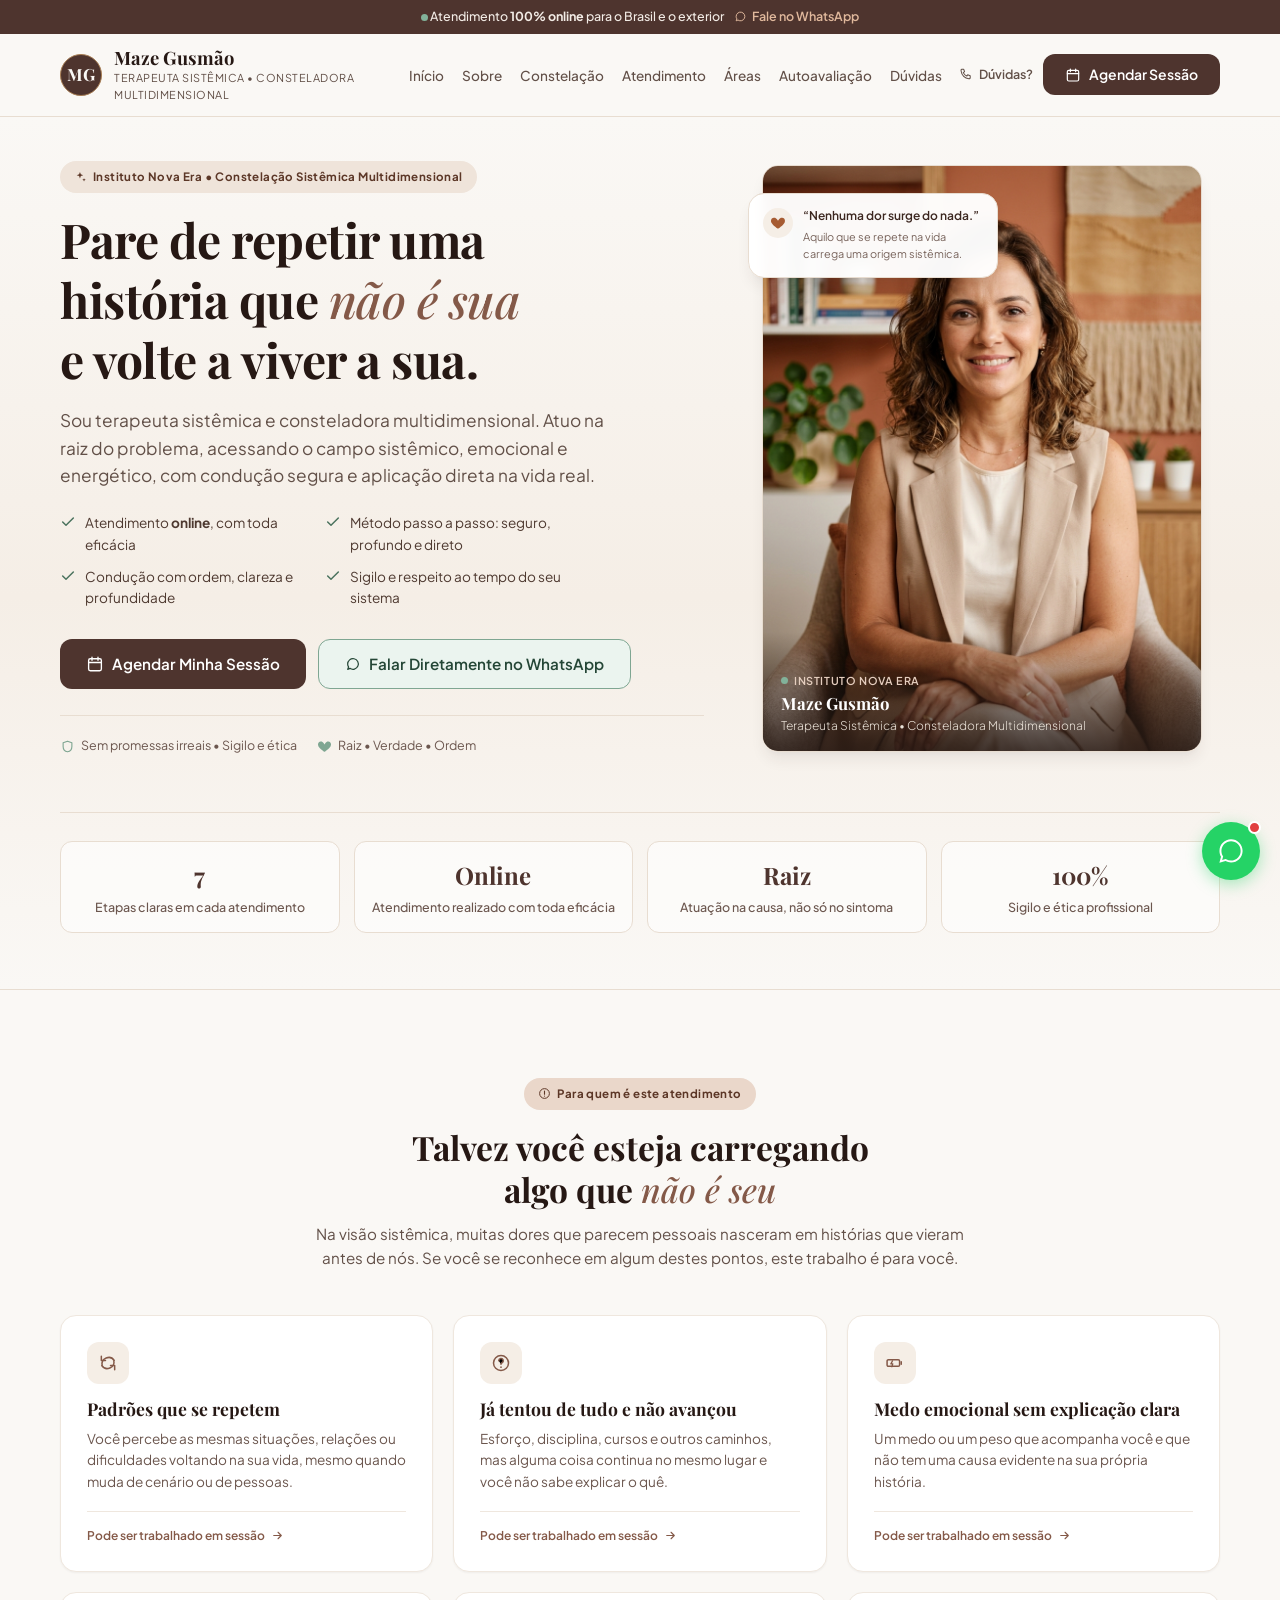
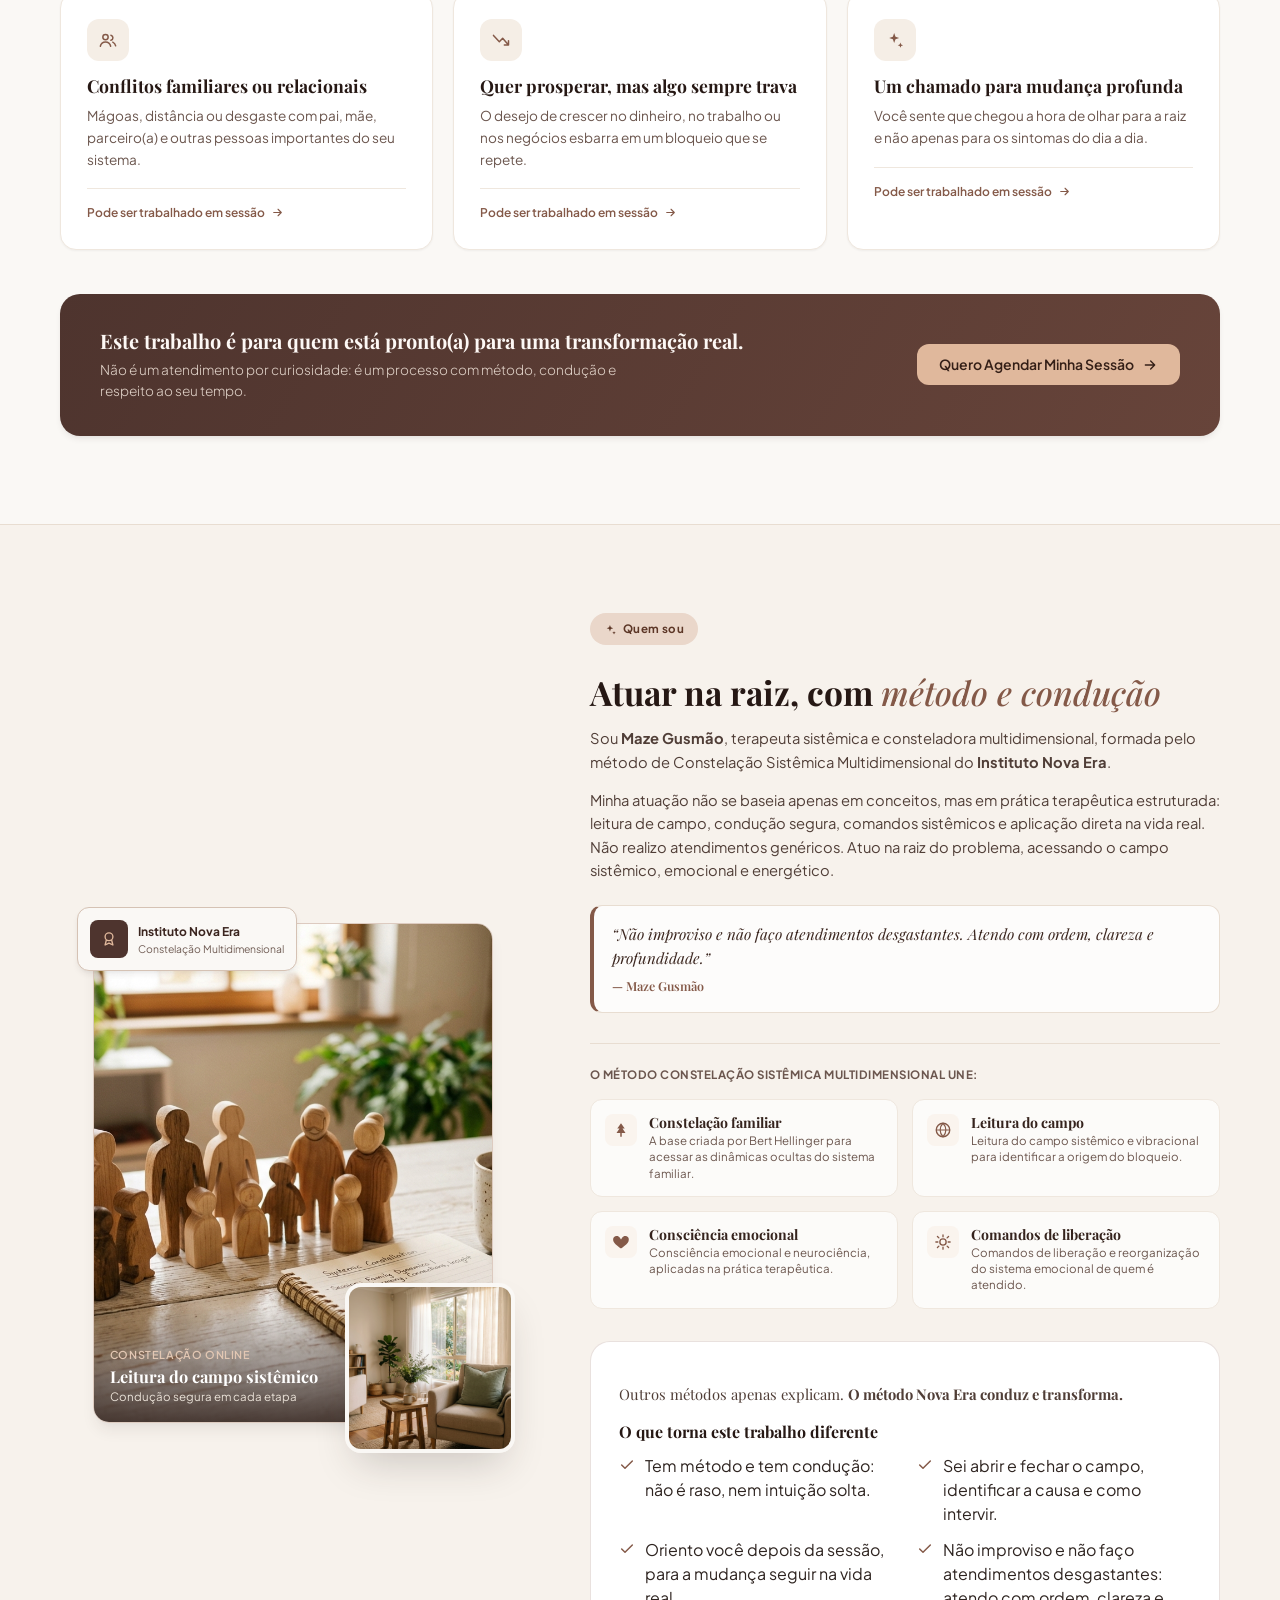
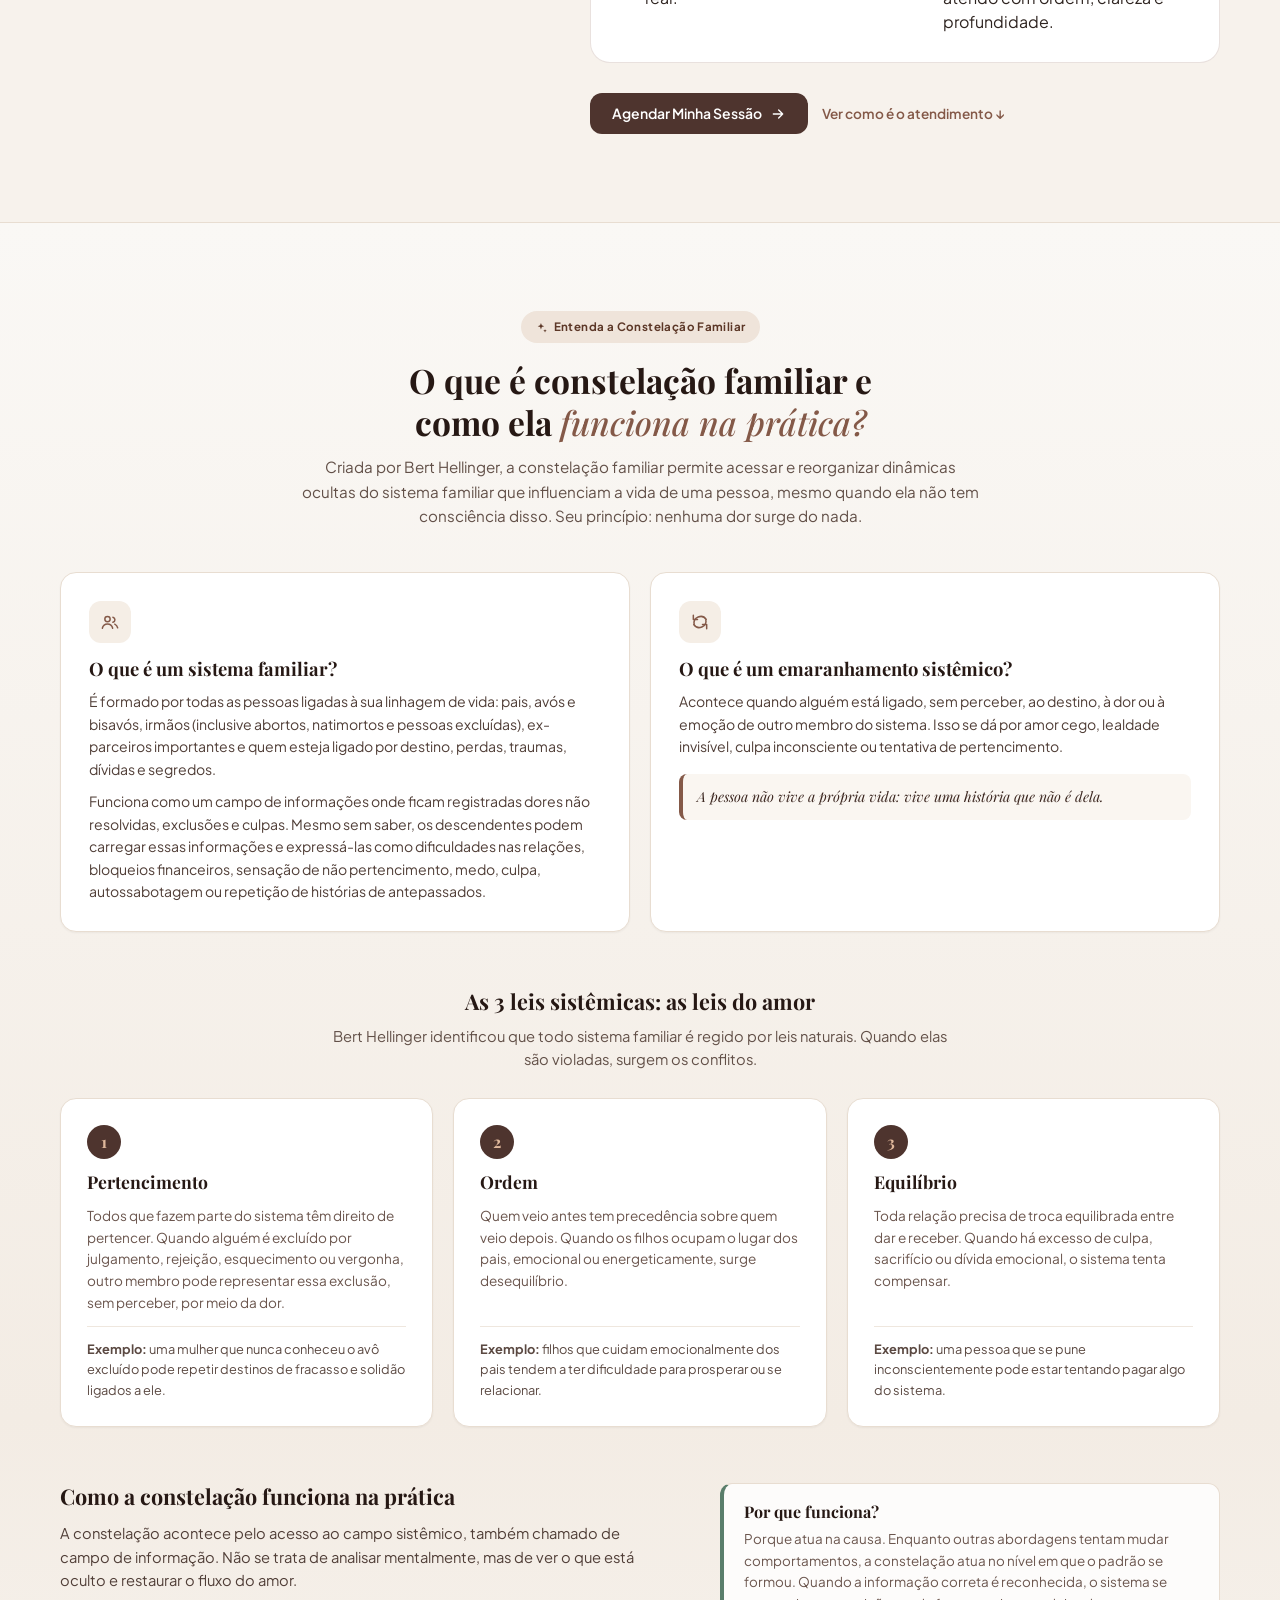
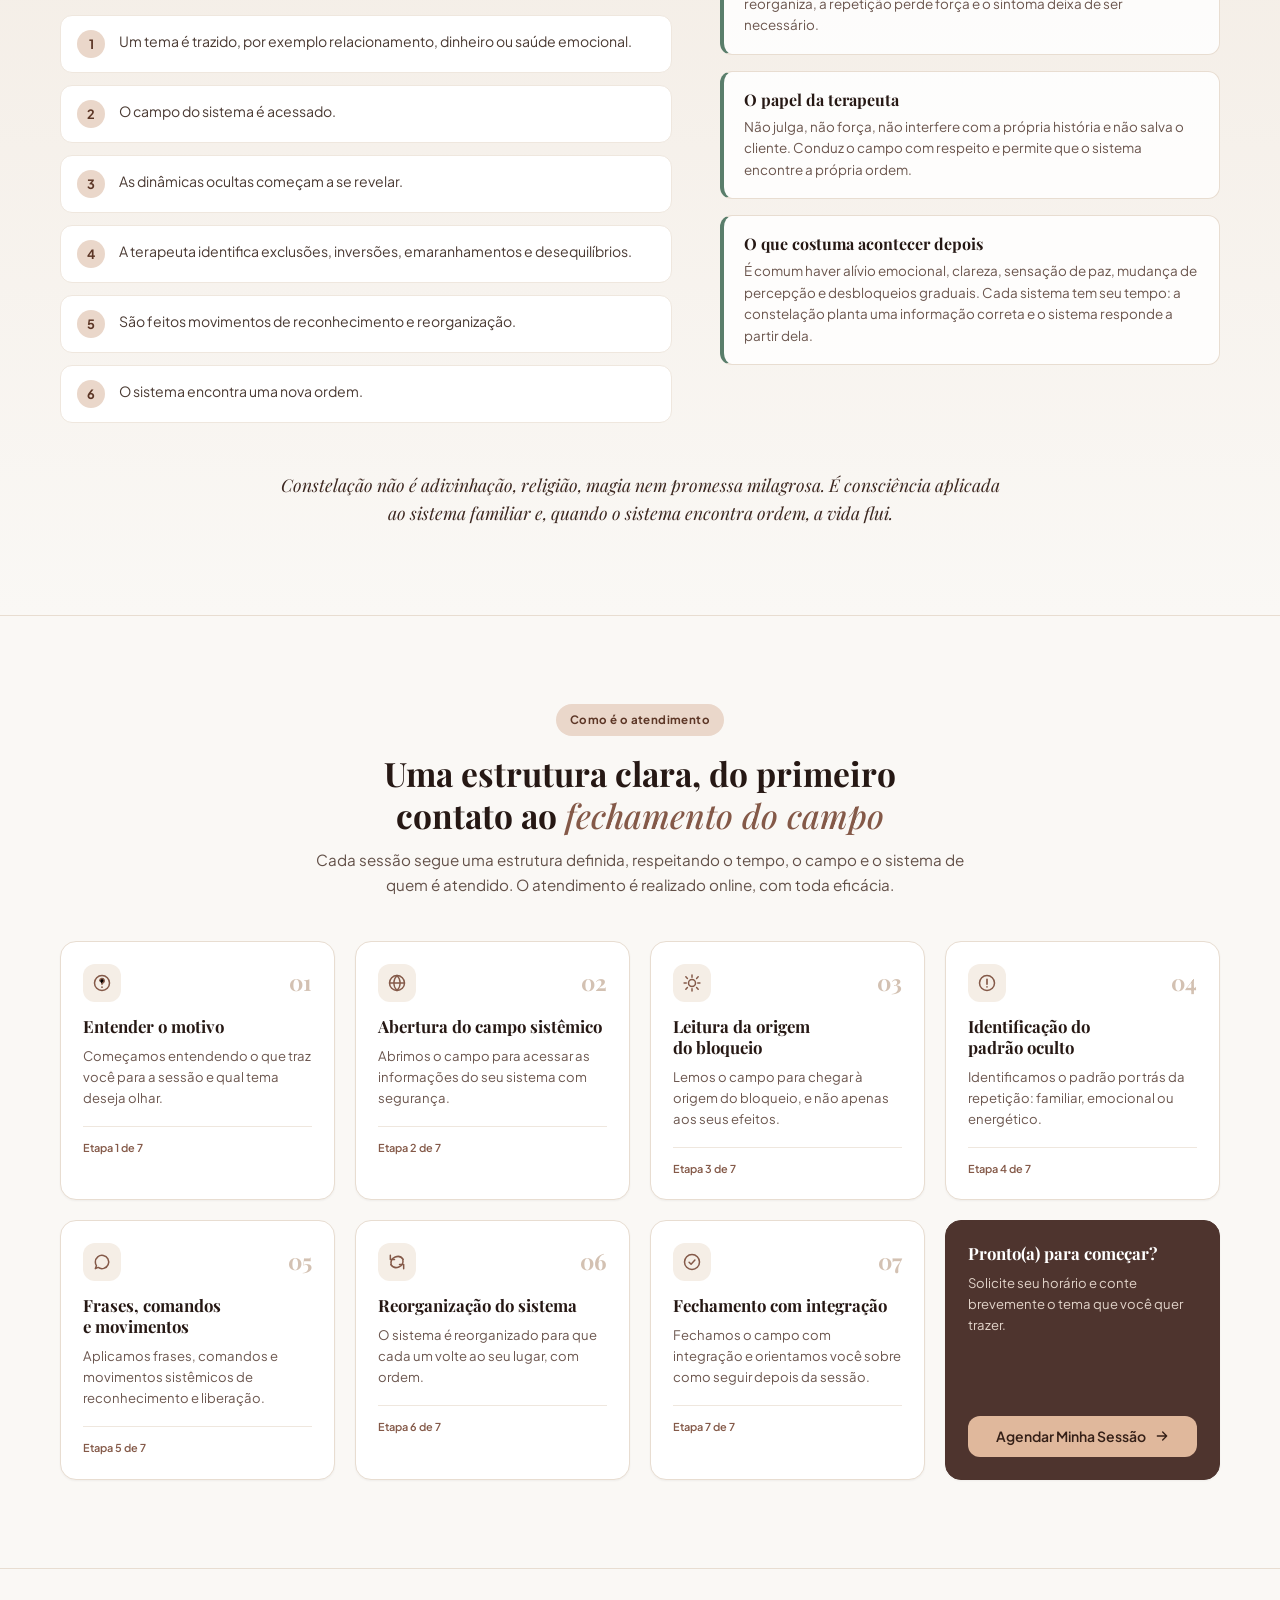
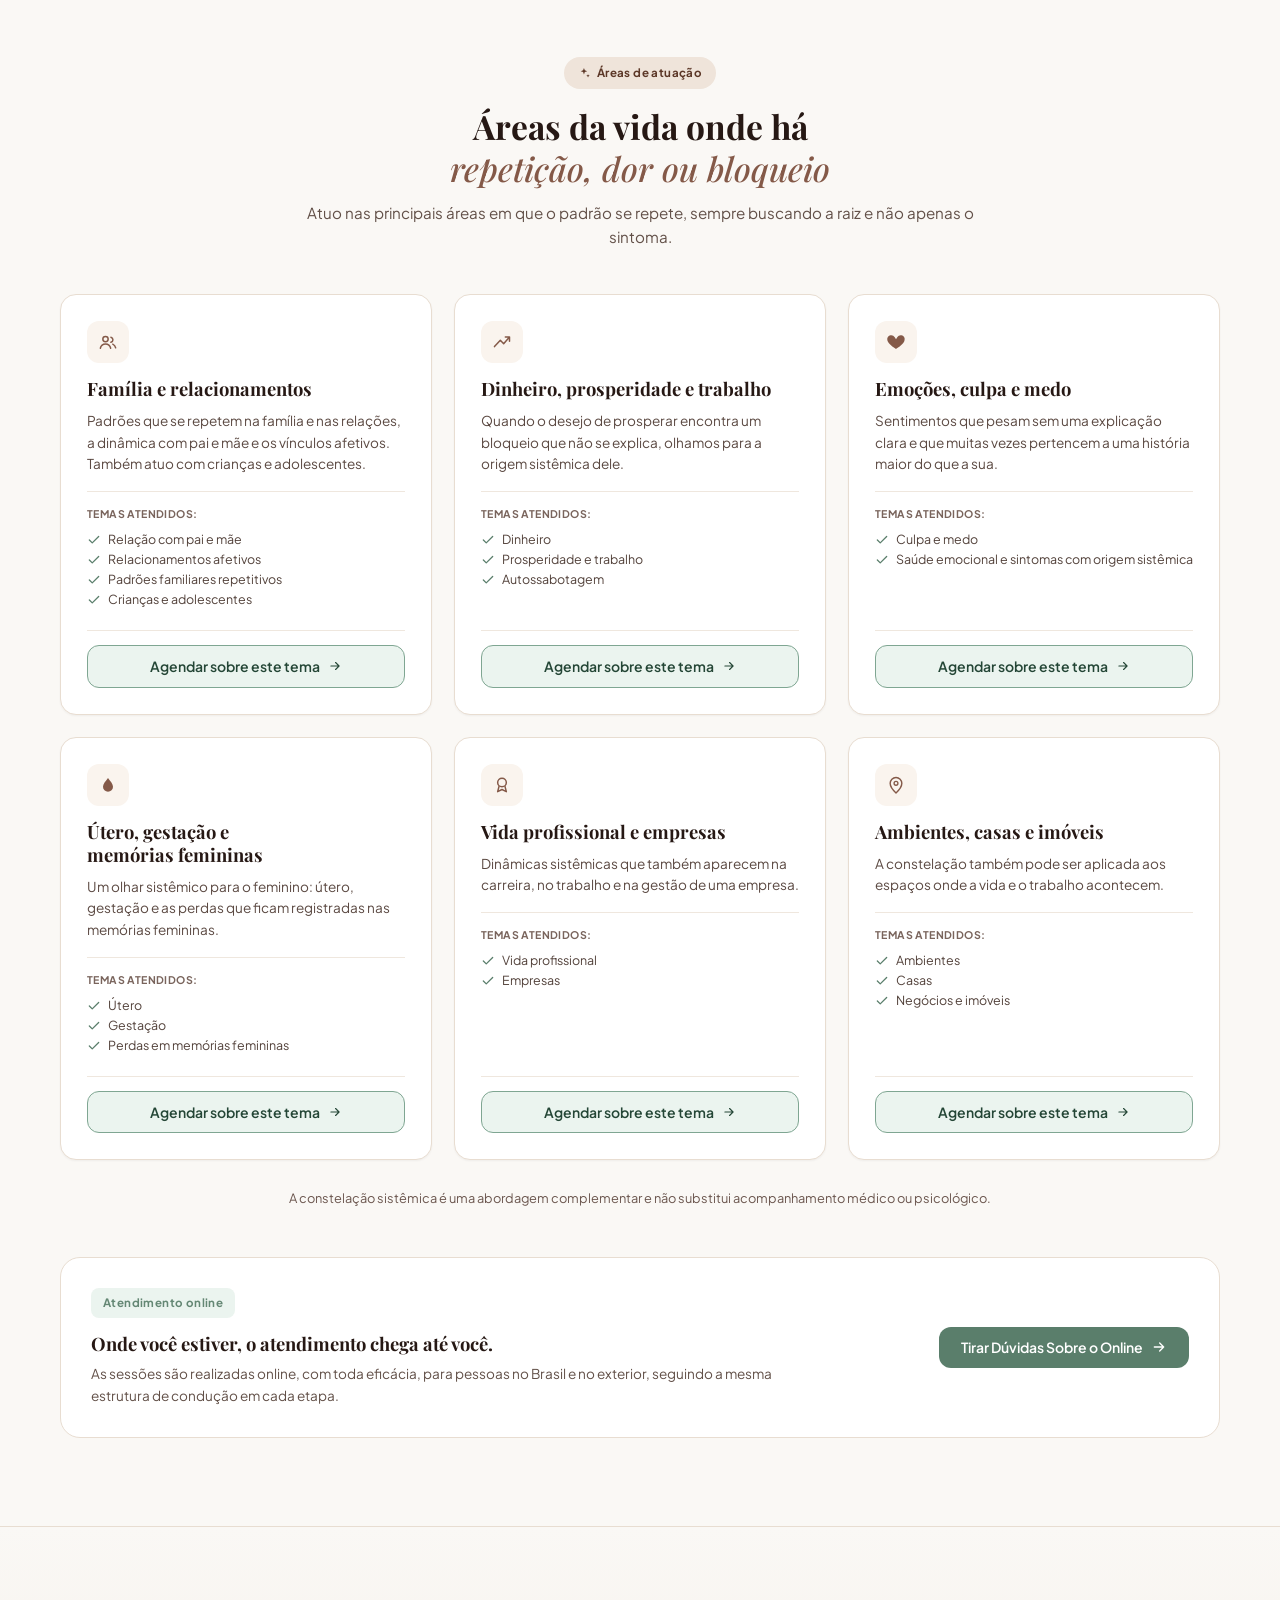
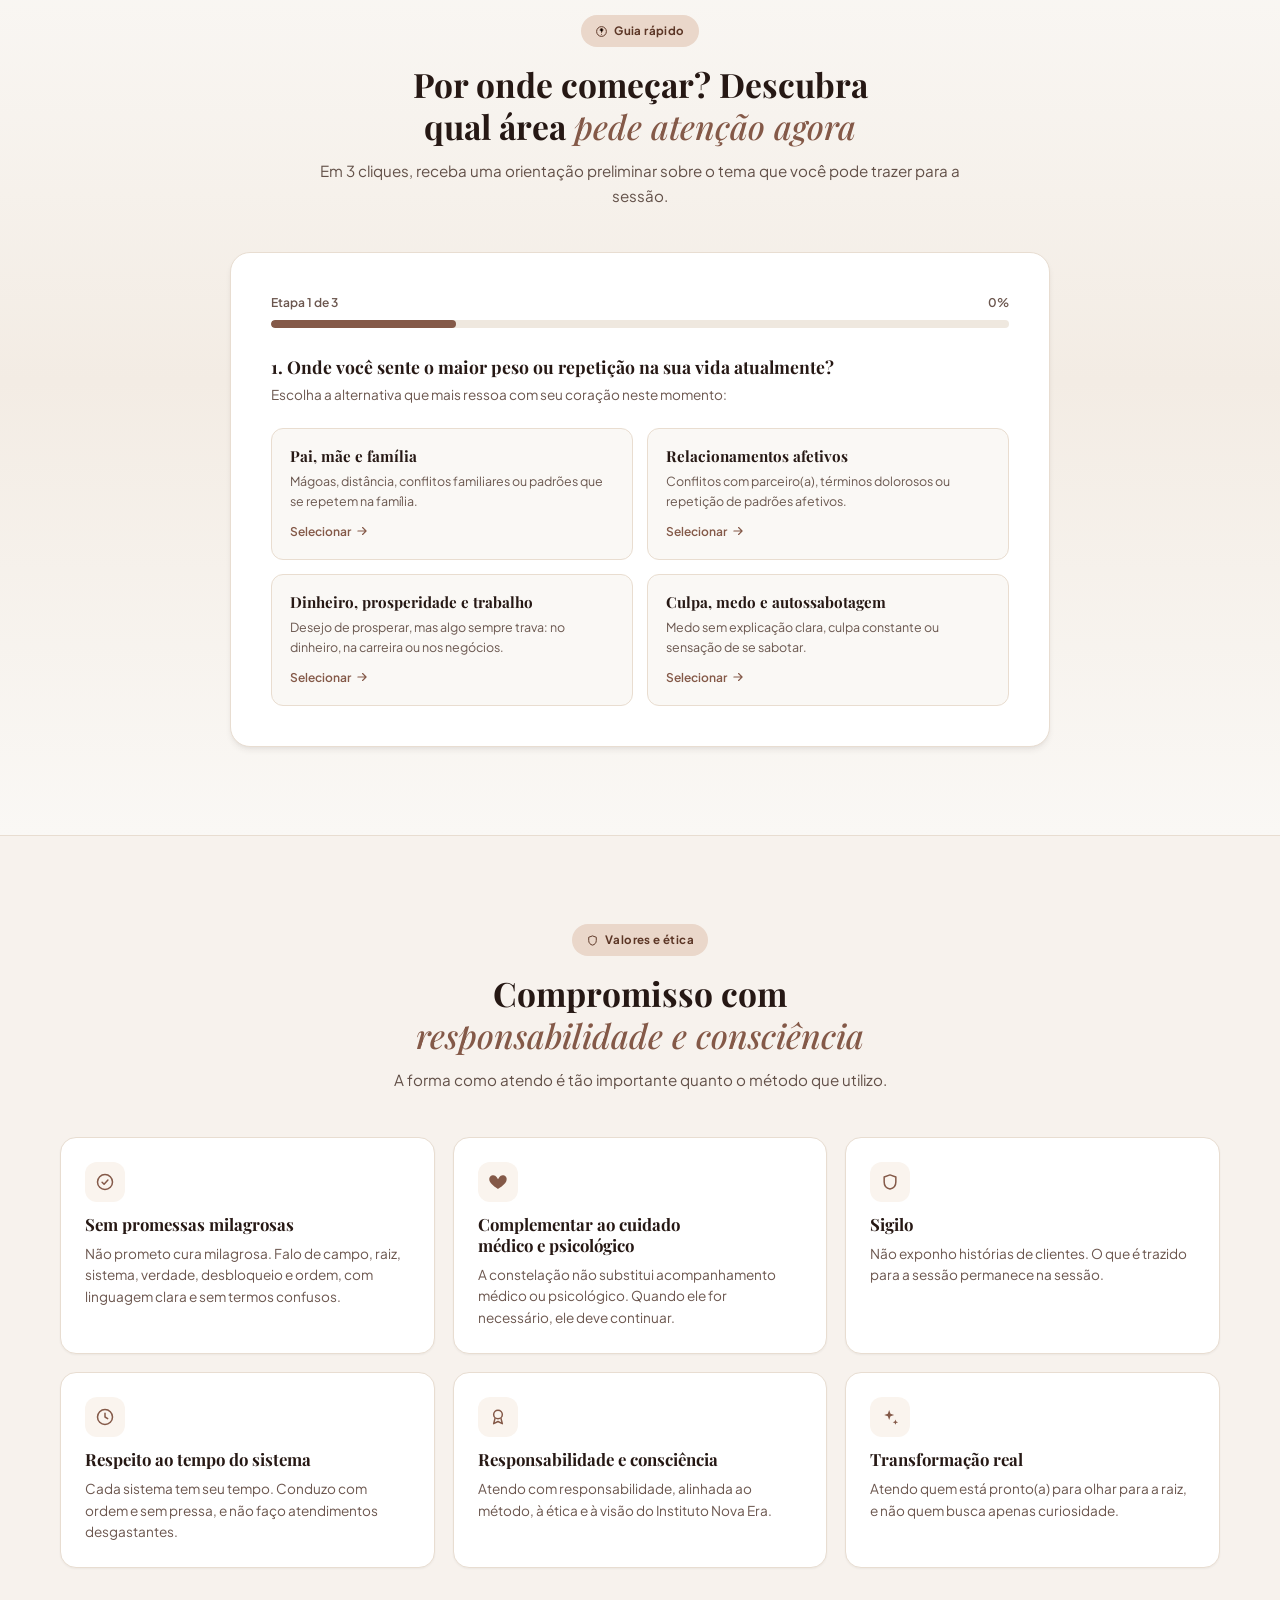
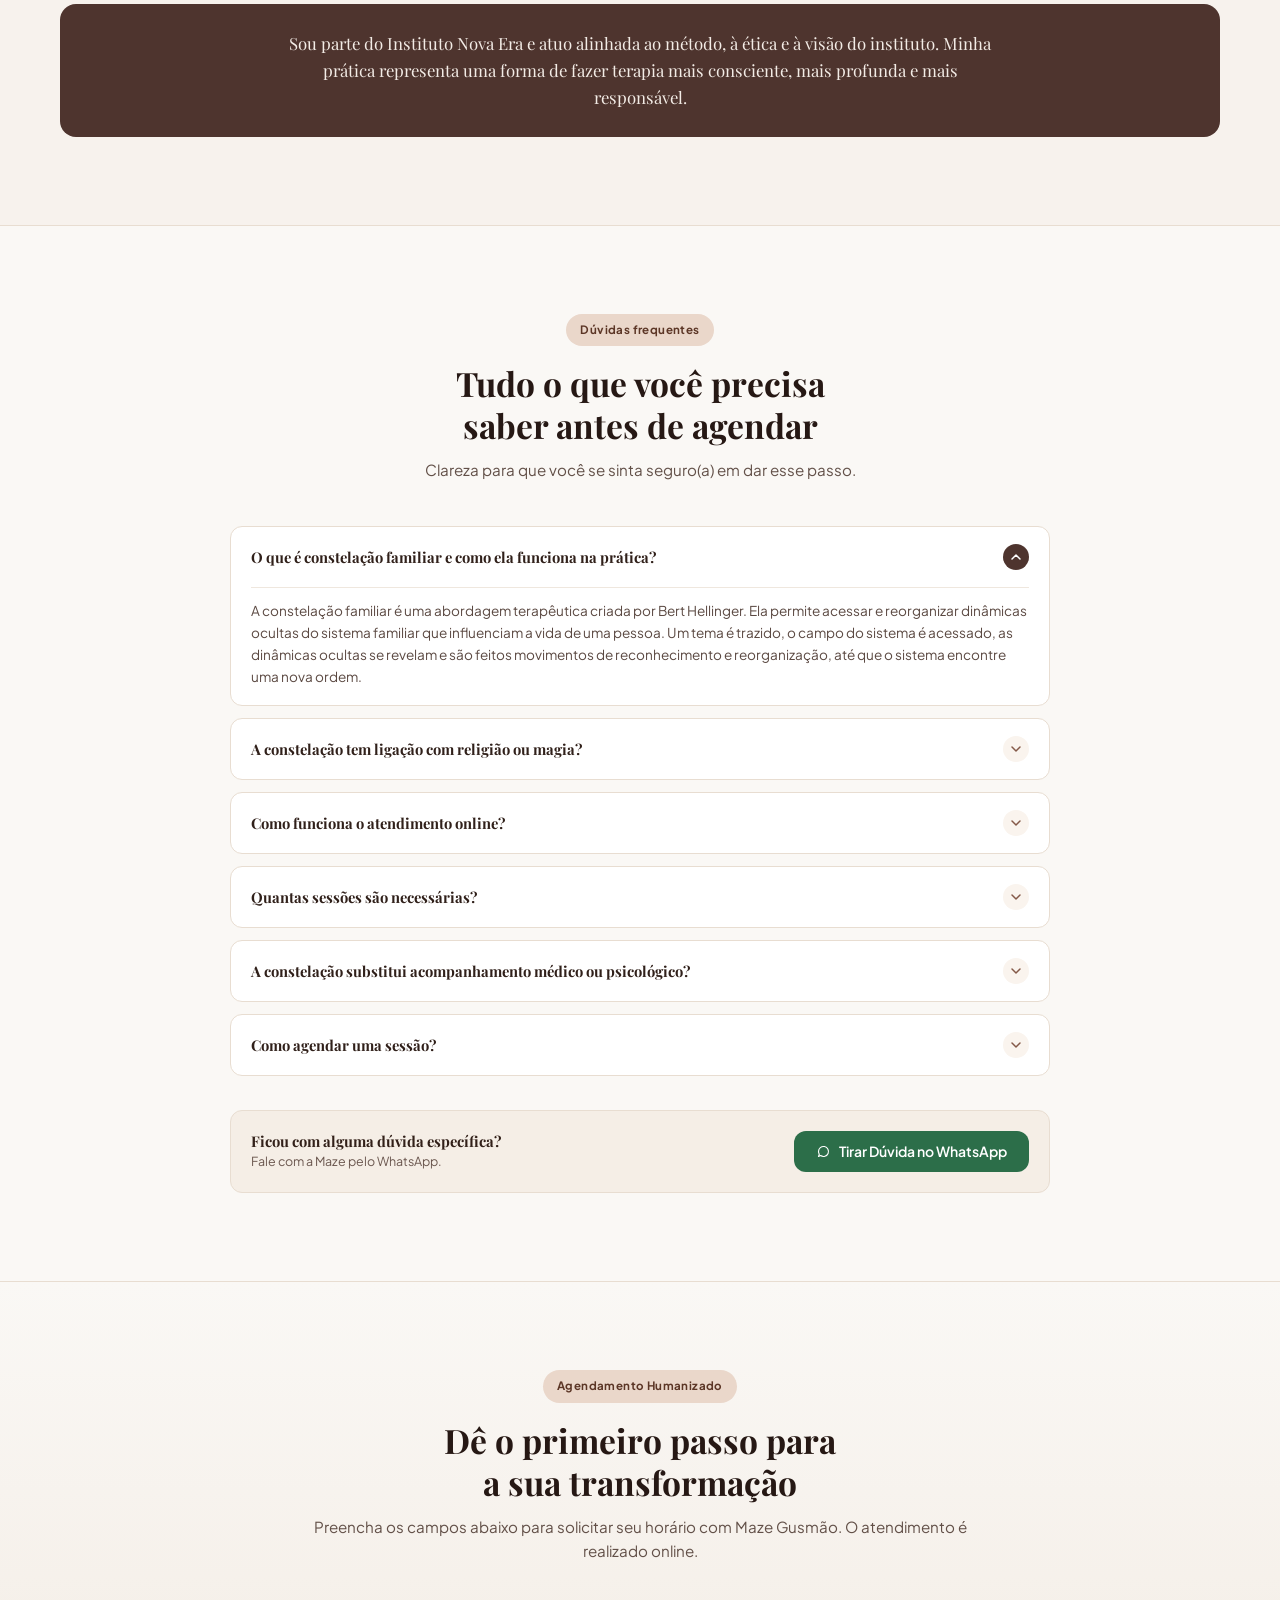
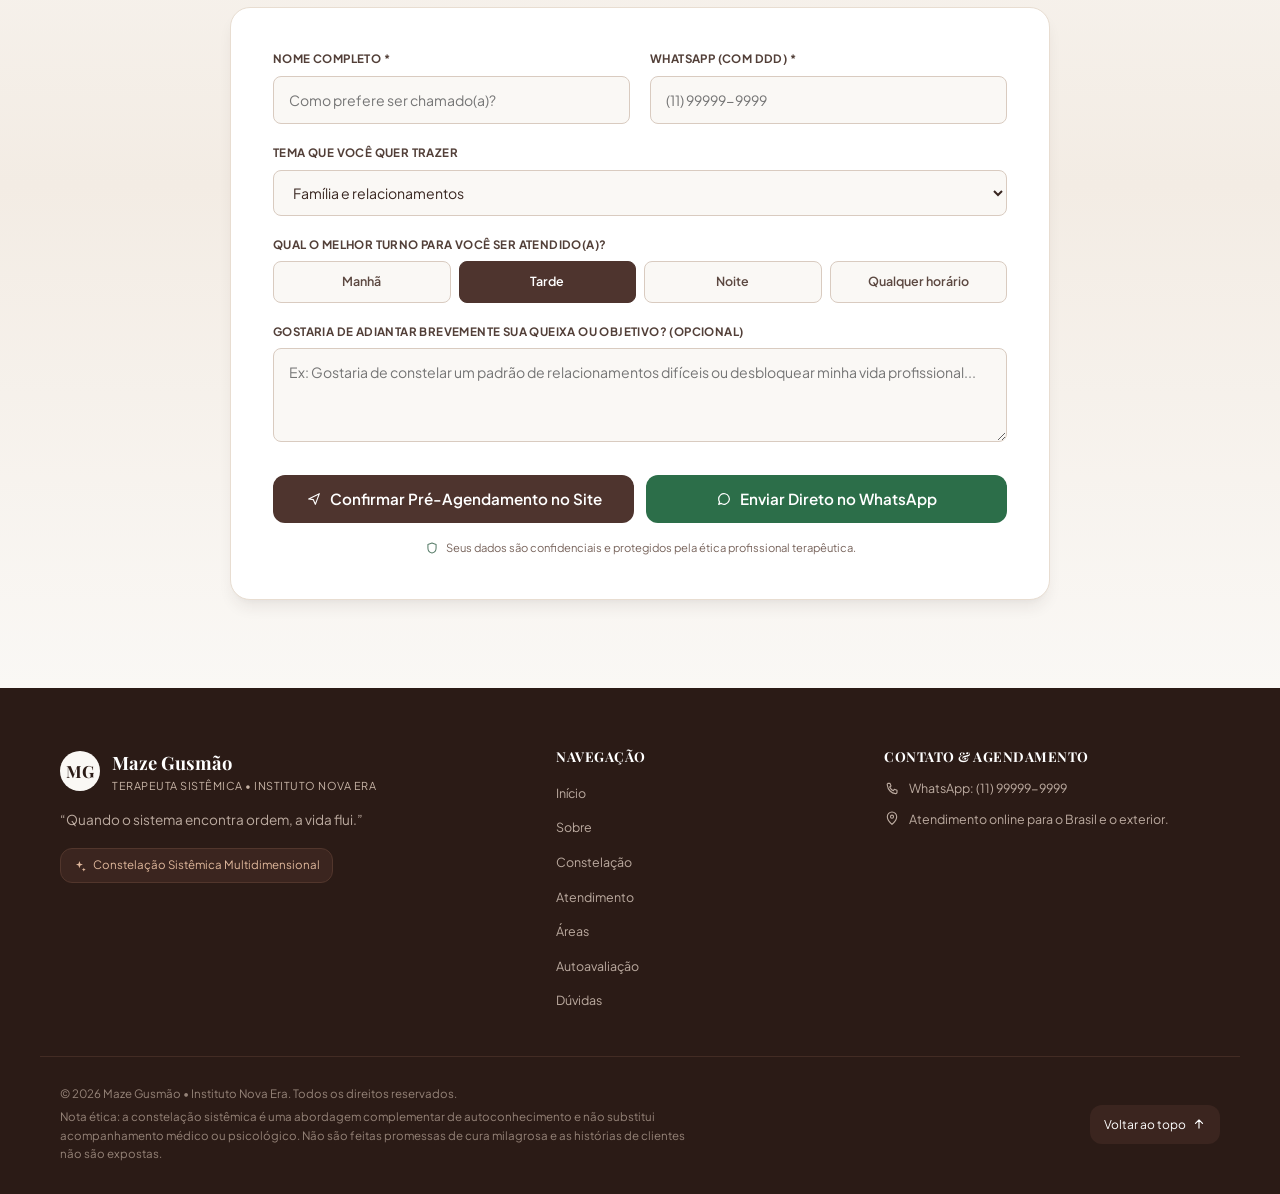
==== commit 7d69bdd4: "changed image div hero" ====
--- a/index.html
+++ b/index.html
@@ -159,7 +159,7 @@
 
         <div class="hero-image-col">
           <div class="hero-image-card">
-            <img src="assets/profile-001.jpeg" alt="Maze Gusmão, terapeuta sistêmica e consteladora multidimensional" loading="eager">
+              <img src="assets/images/maze-gusmao.jpg" alt="Maze Gusmão, terapeuta sistêmica e consteladora multidimensional" loading="eager">
             <div class="hero-image-overlay">
               <p class="eyebrow"><span class="pulse-dot pulse-dot--light"></span> Instituto Nova Era</p>
               <h3>Maze Gusmão</h3>
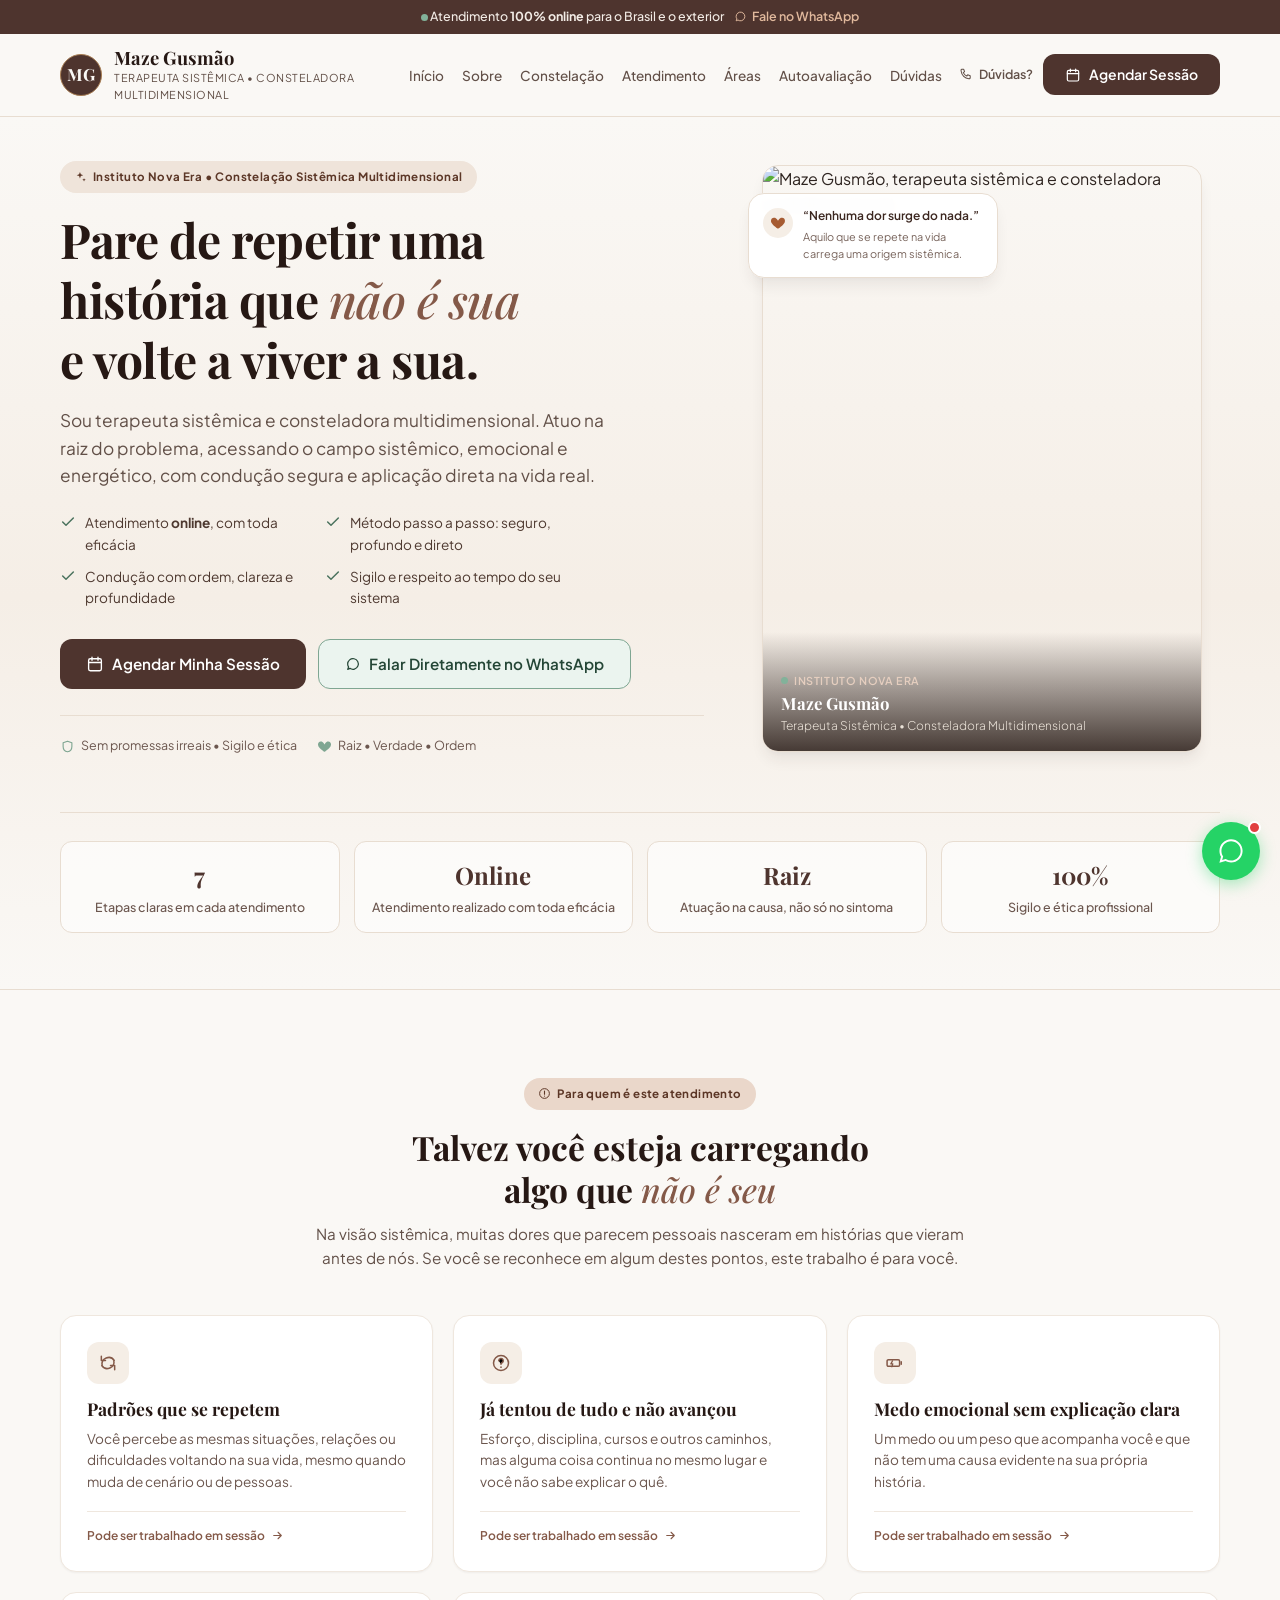
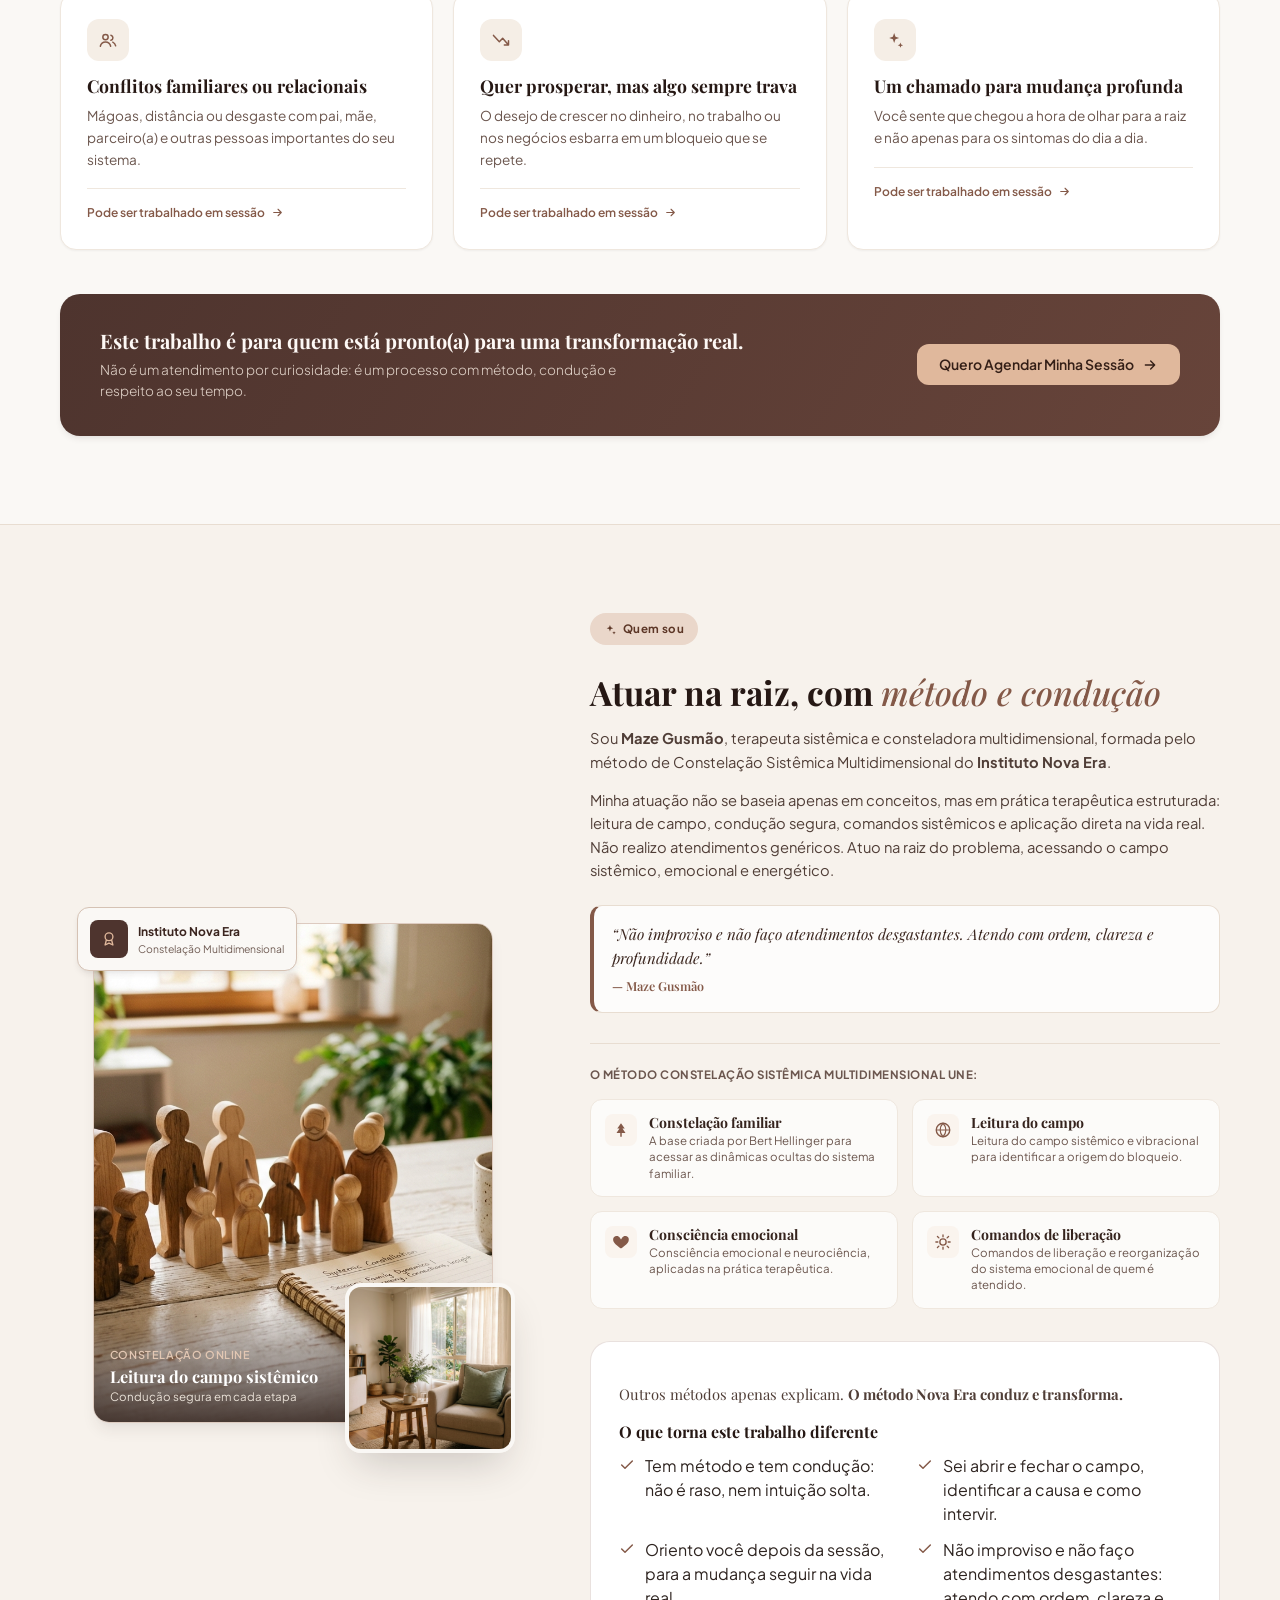
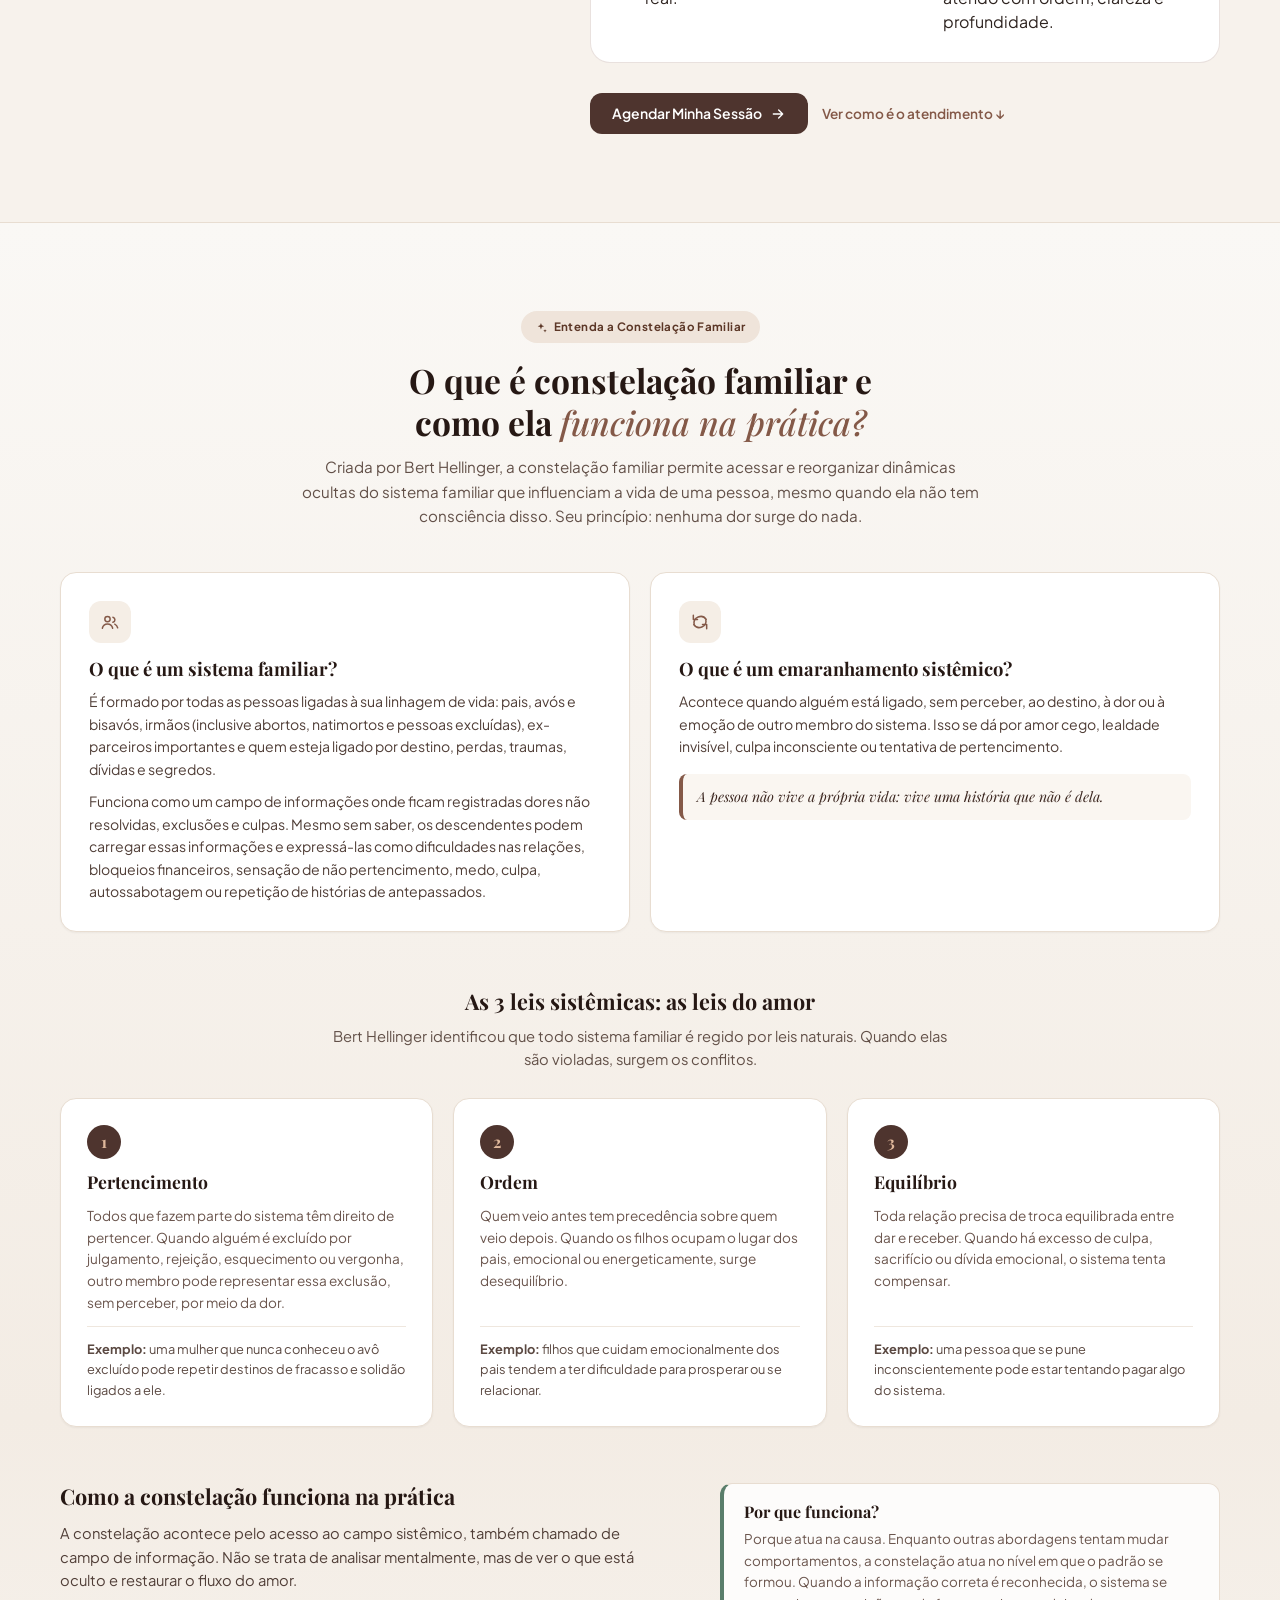
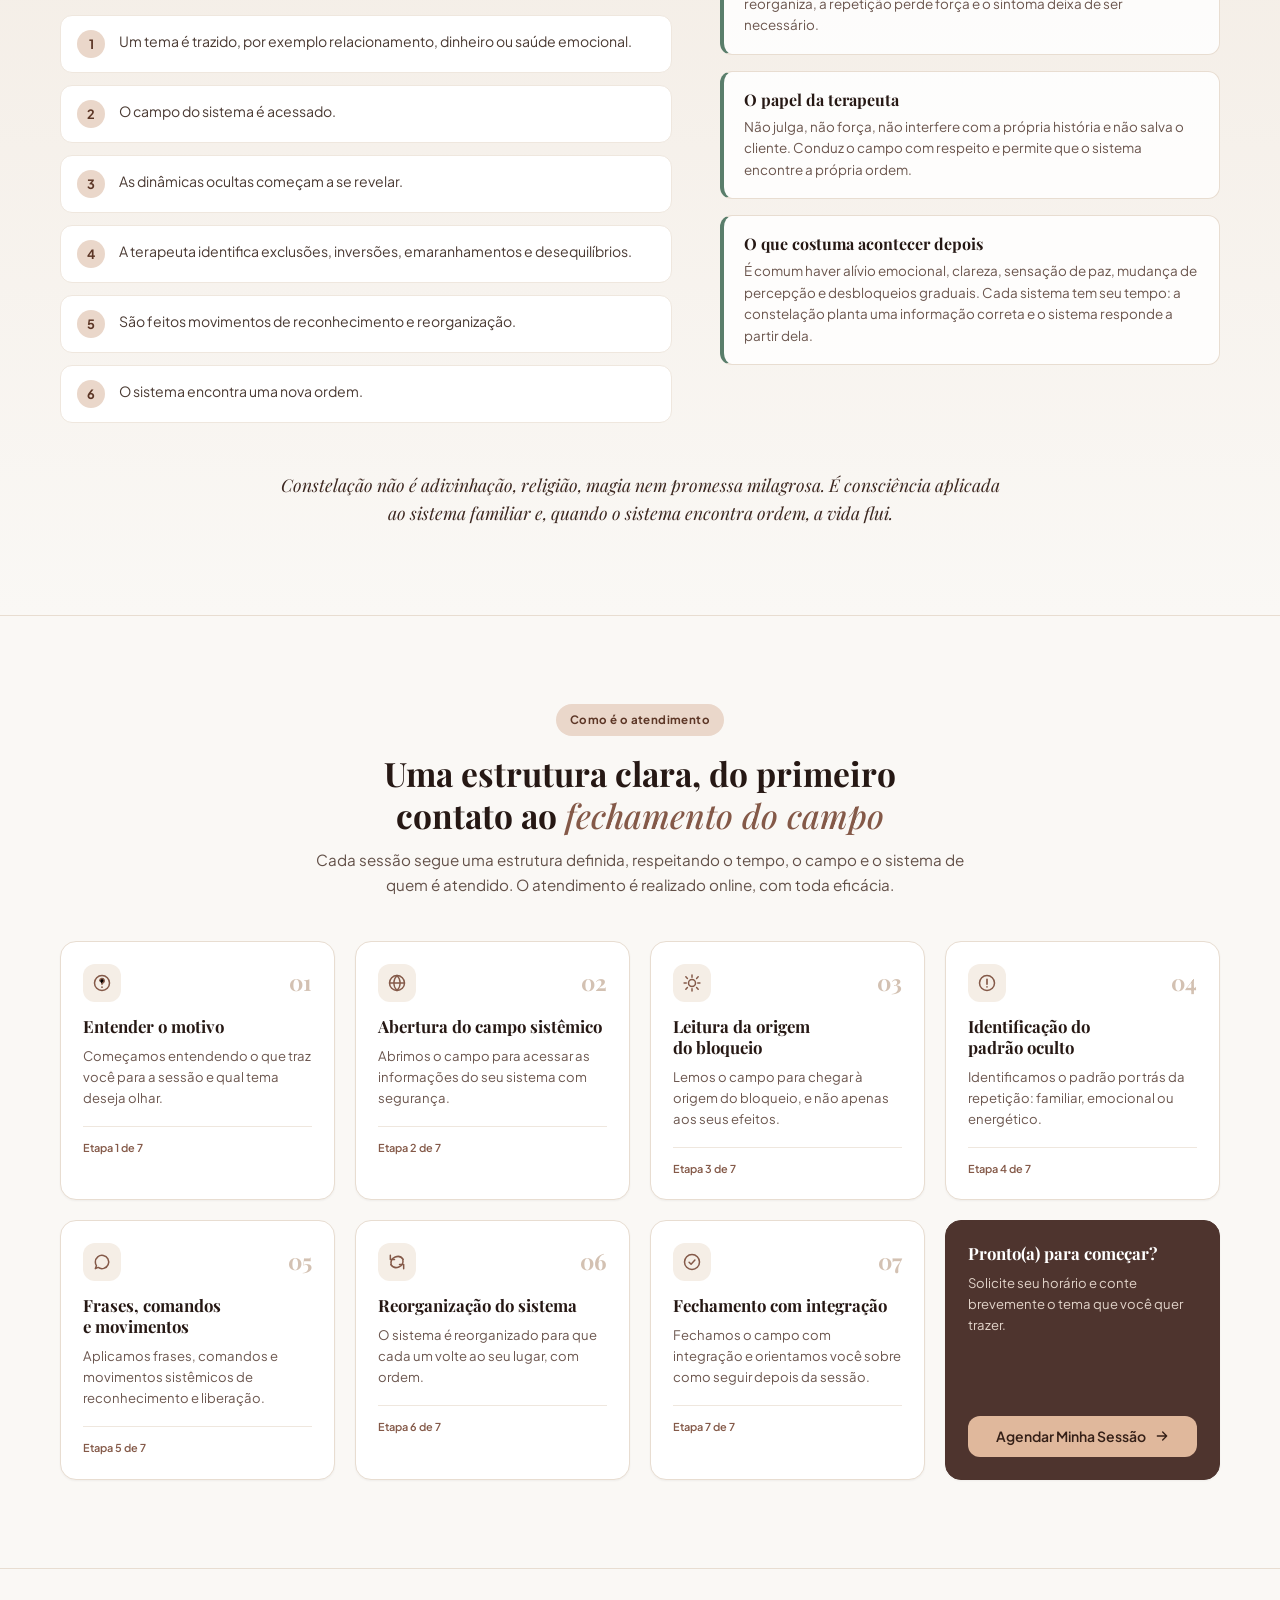
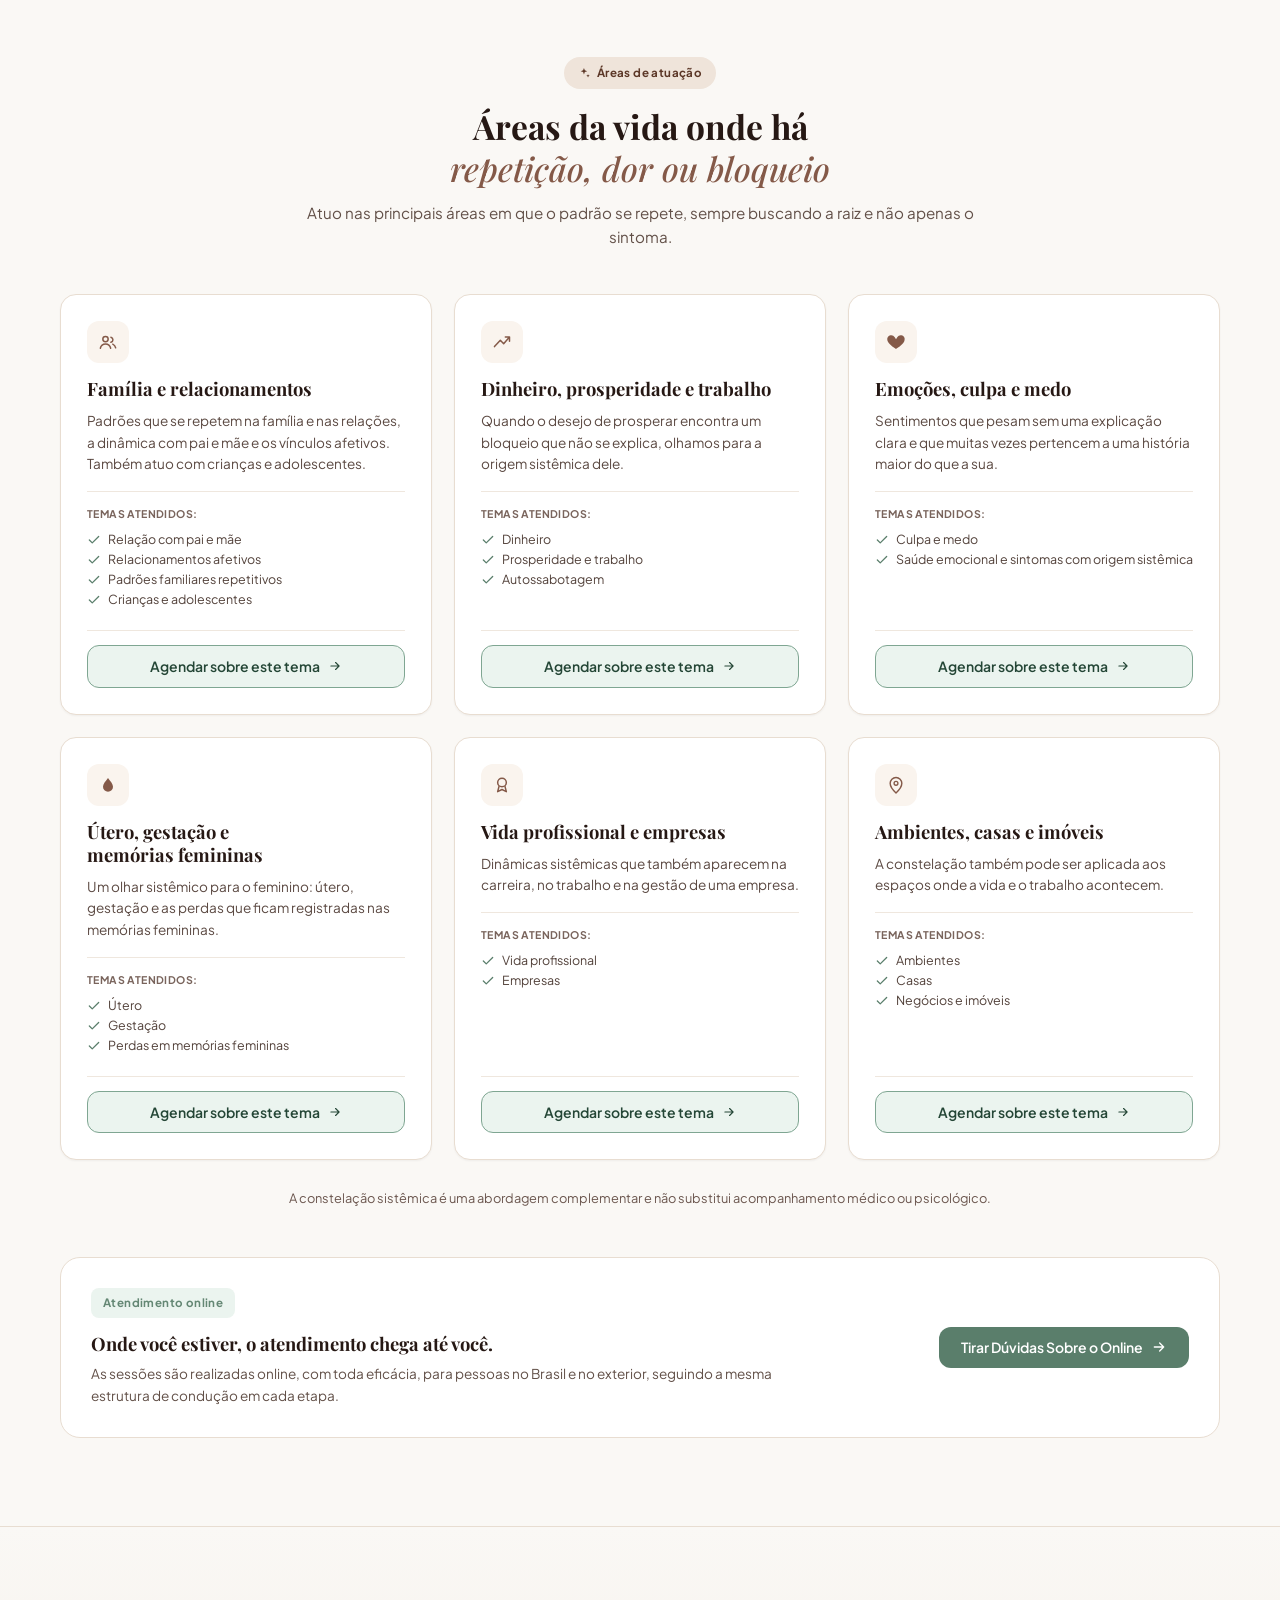
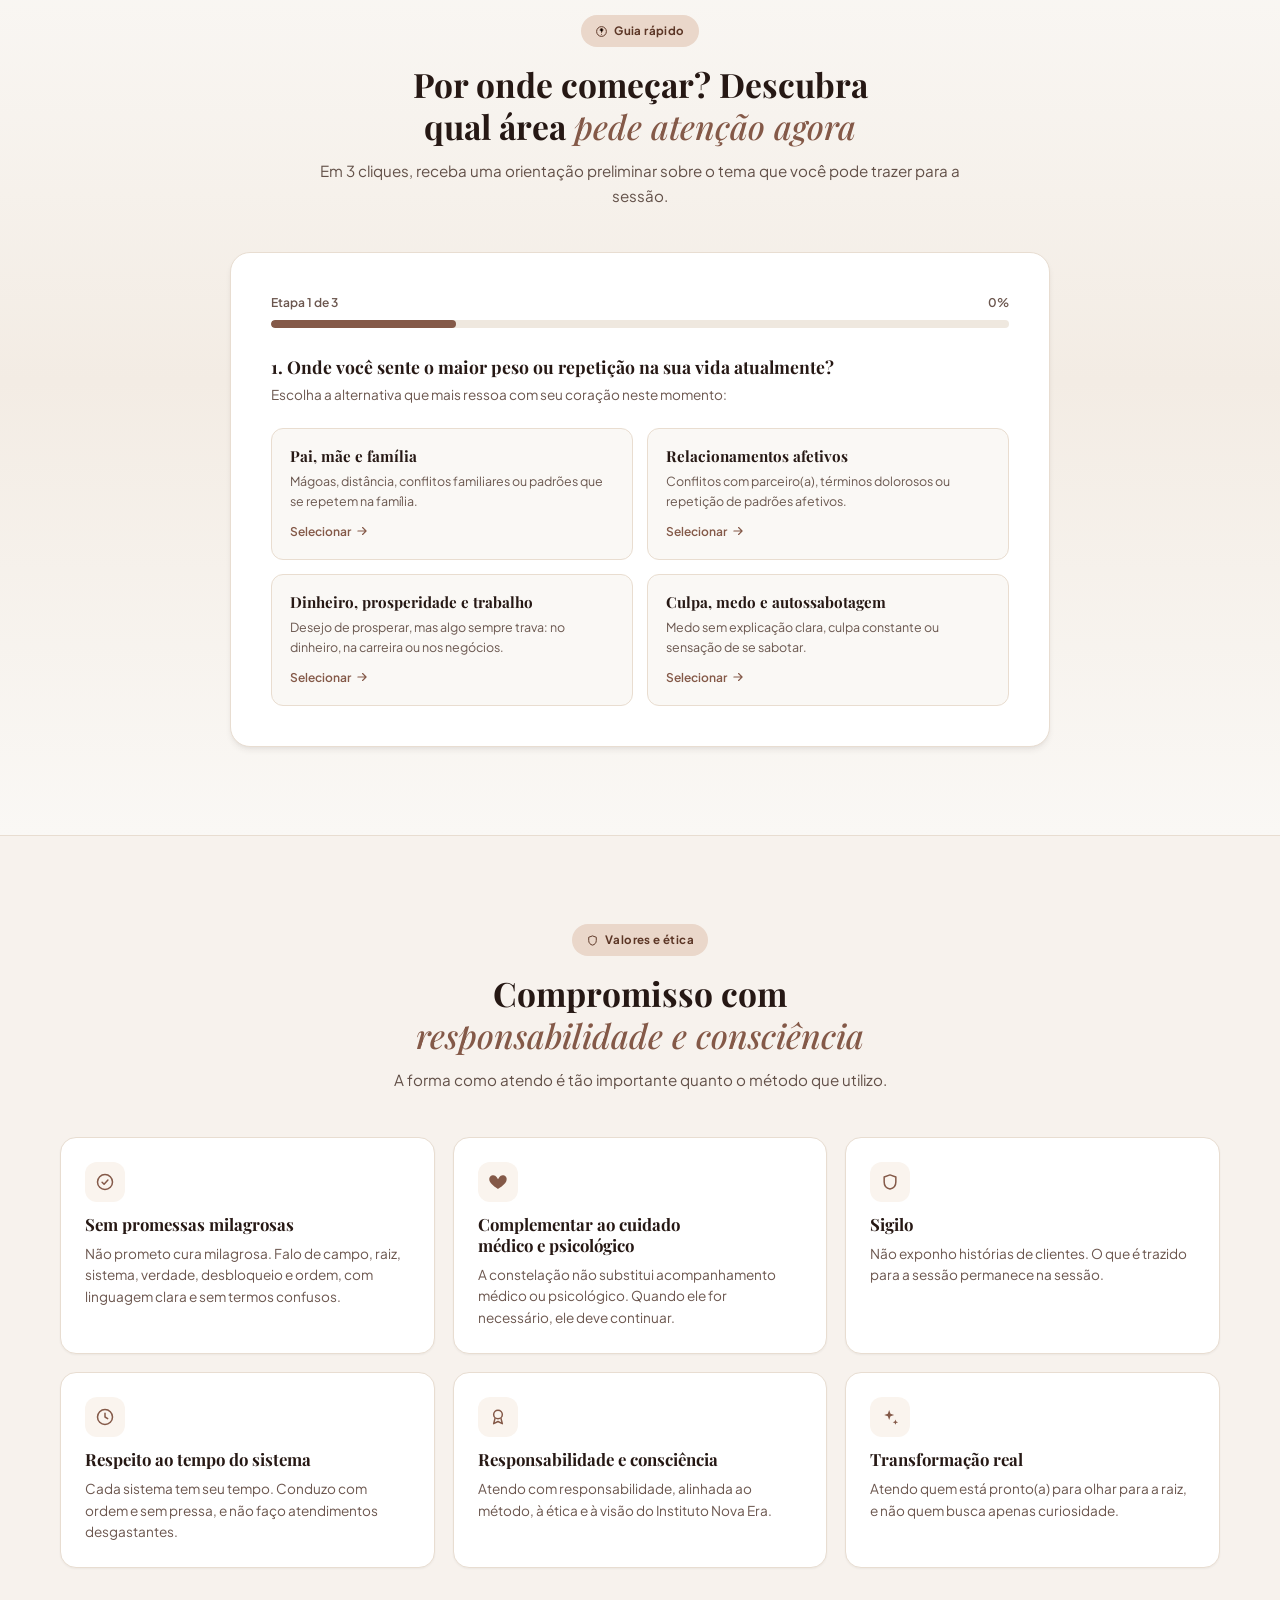
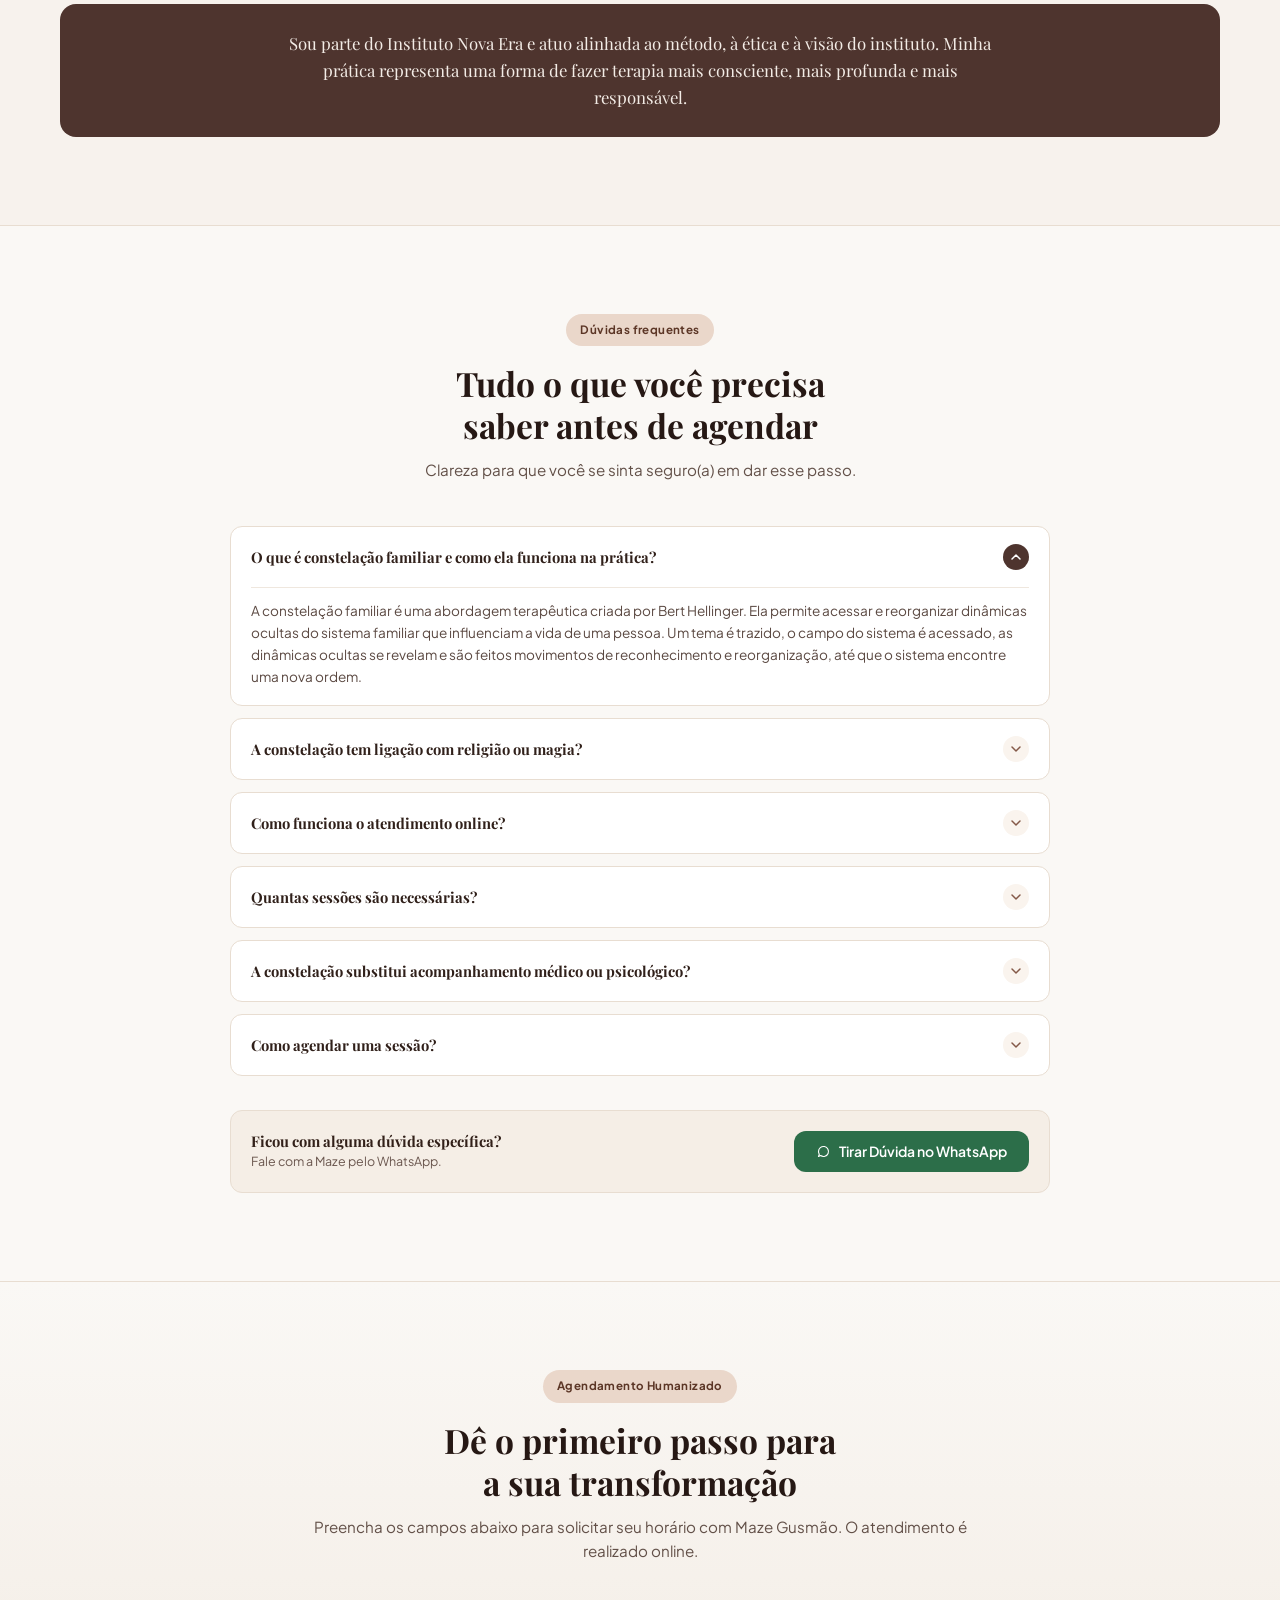
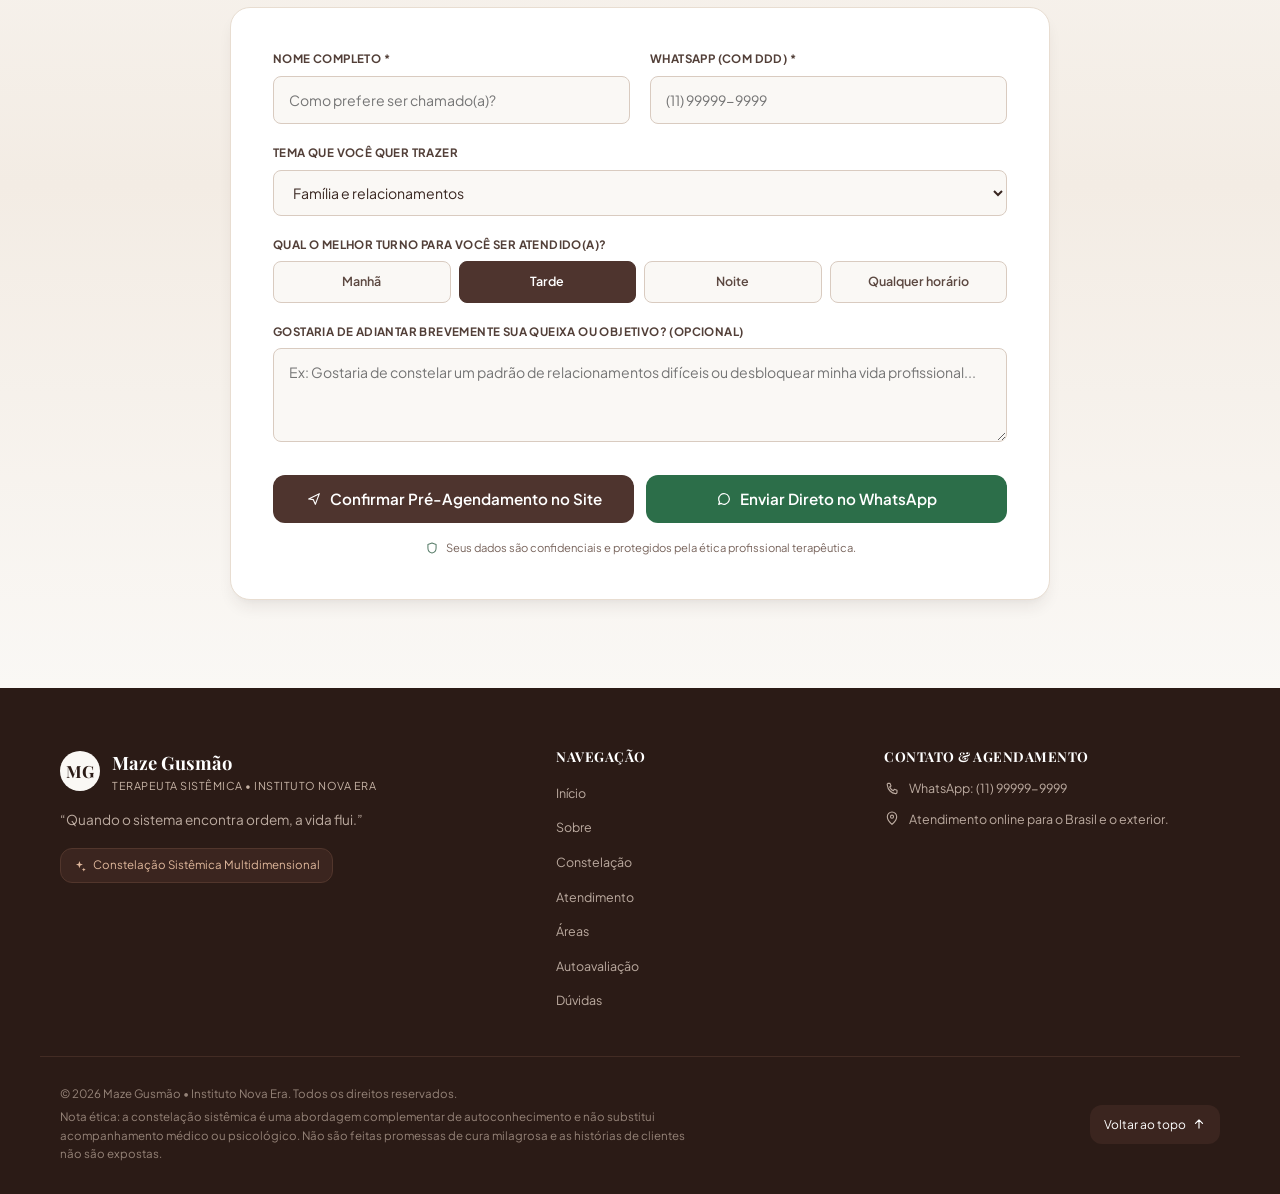
==== commit 0befbd5e: "changed image div hero-image" ====
--- a/index.html
+++ b/index.html
@@ -159,7 +159,7 @@
 
         <div class="hero-image-col">
           <div class="hero-image-card">
-              <img src="assets/images/maze-gusmao.jpg" alt="Maze Gusmão, terapeuta sistêmica e consteladora multidimensional" loading="eager">
+              <img src="assets/images/profile-001.jpg" alt="Maze Gusmão, terapeuta sistêmica e consteladora multidimensional" loading="eager">
             <div class="hero-image-overlay">
               <p class="eyebrow"><span class="pulse-dot pulse-dot--light"></span> Instituto Nova Era</p>
               <h3>Maze Gusmão</h3>
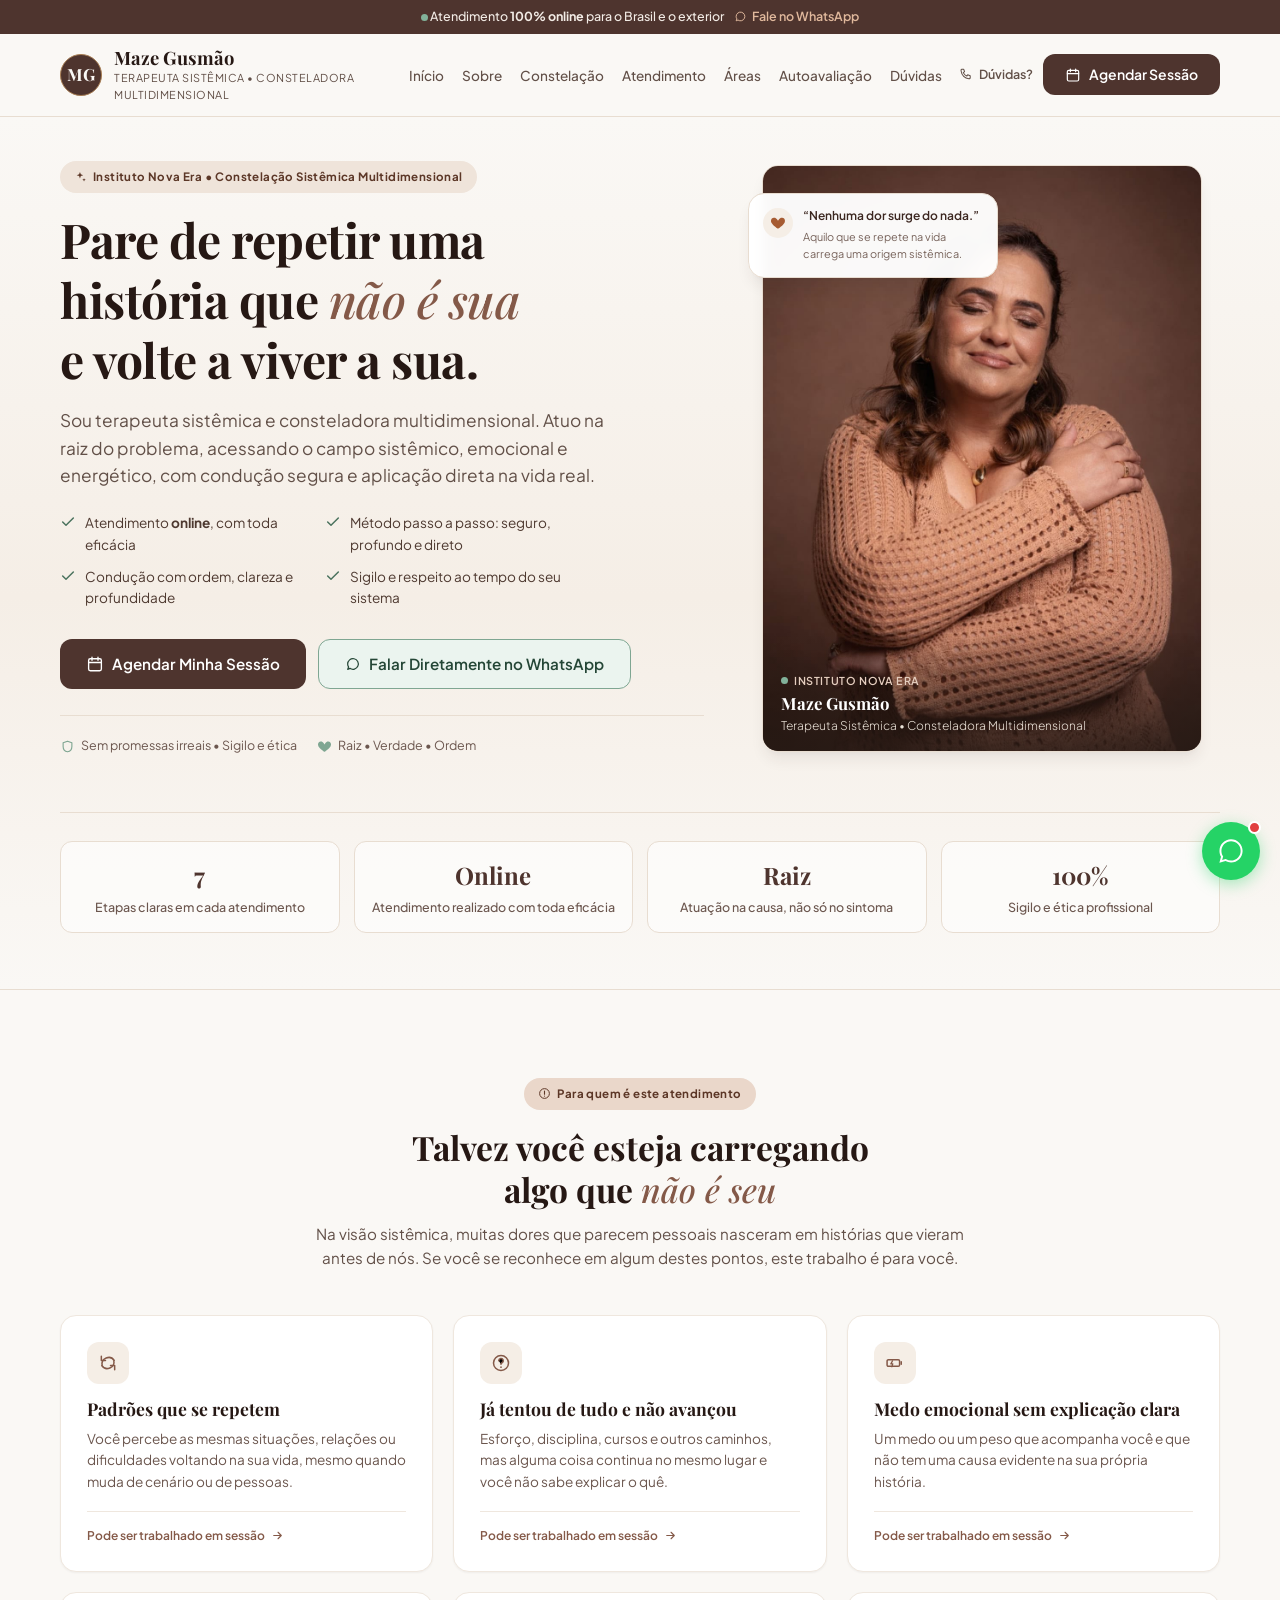
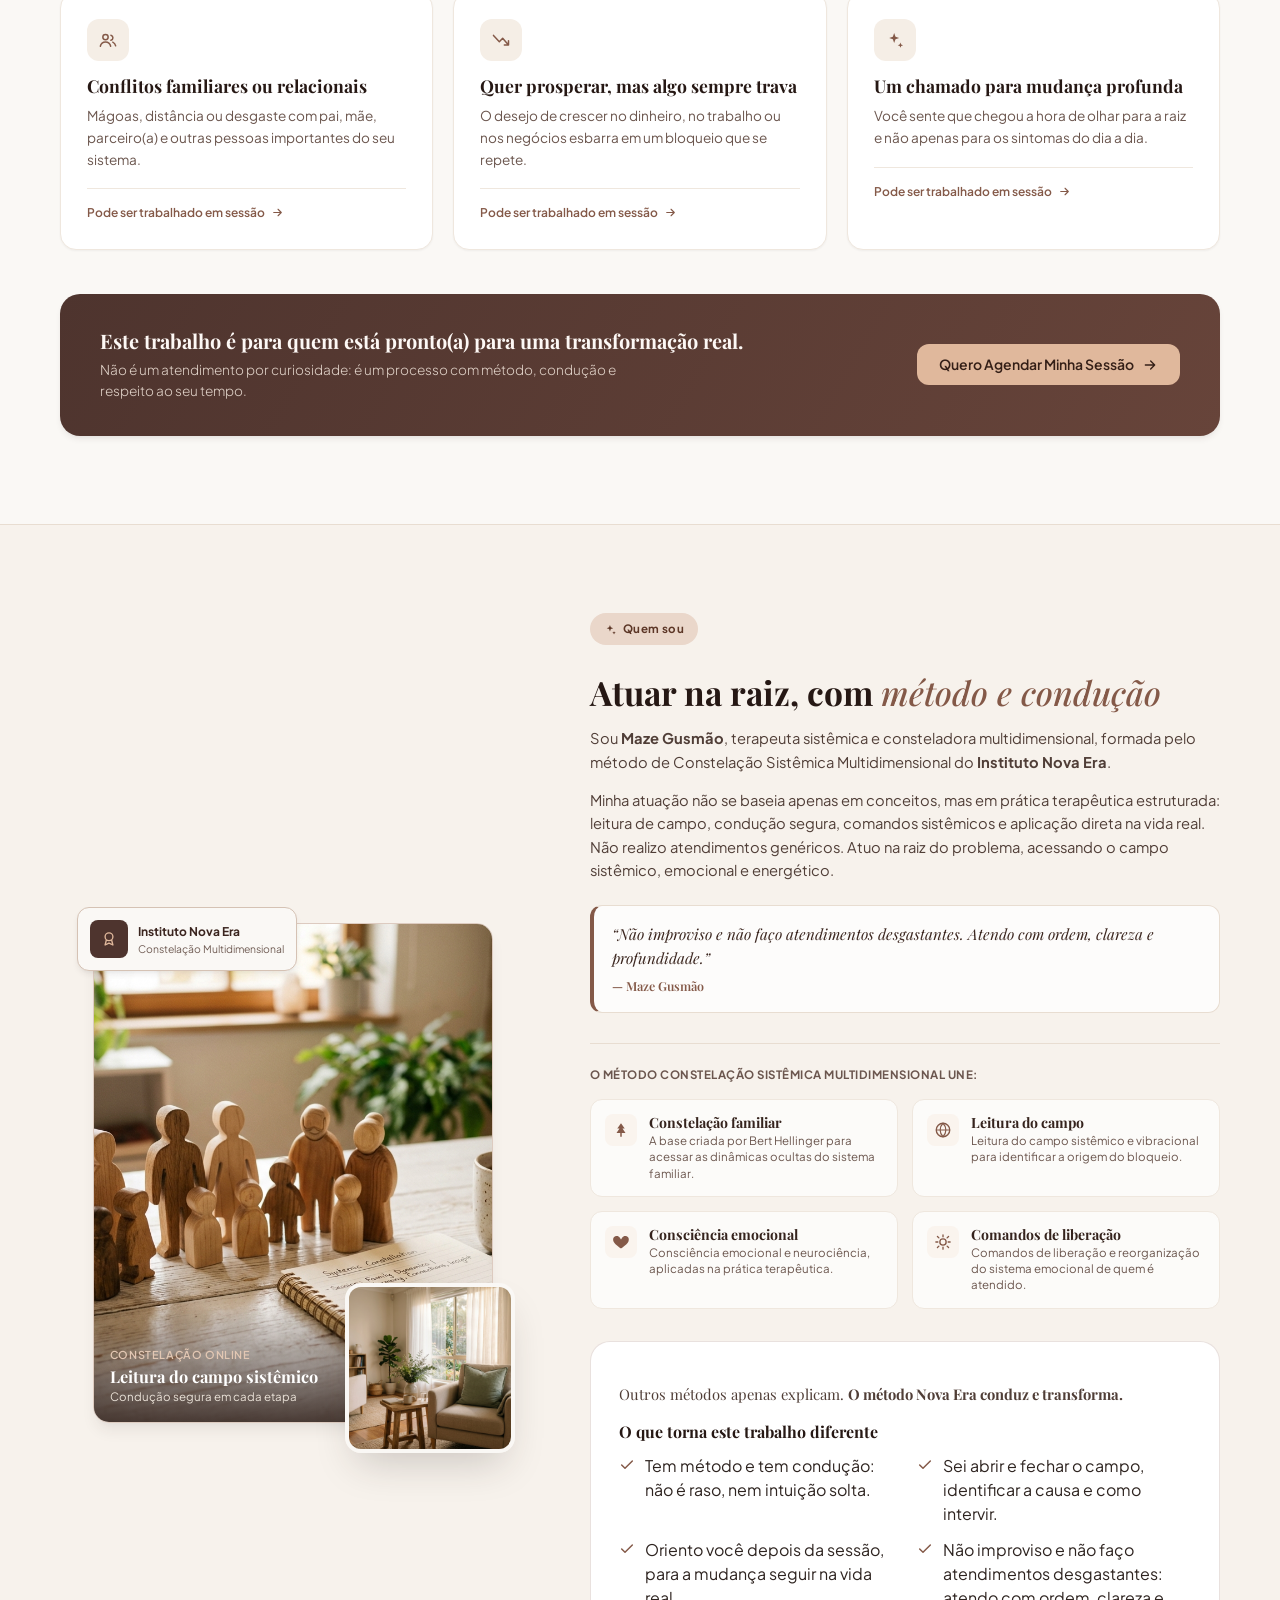
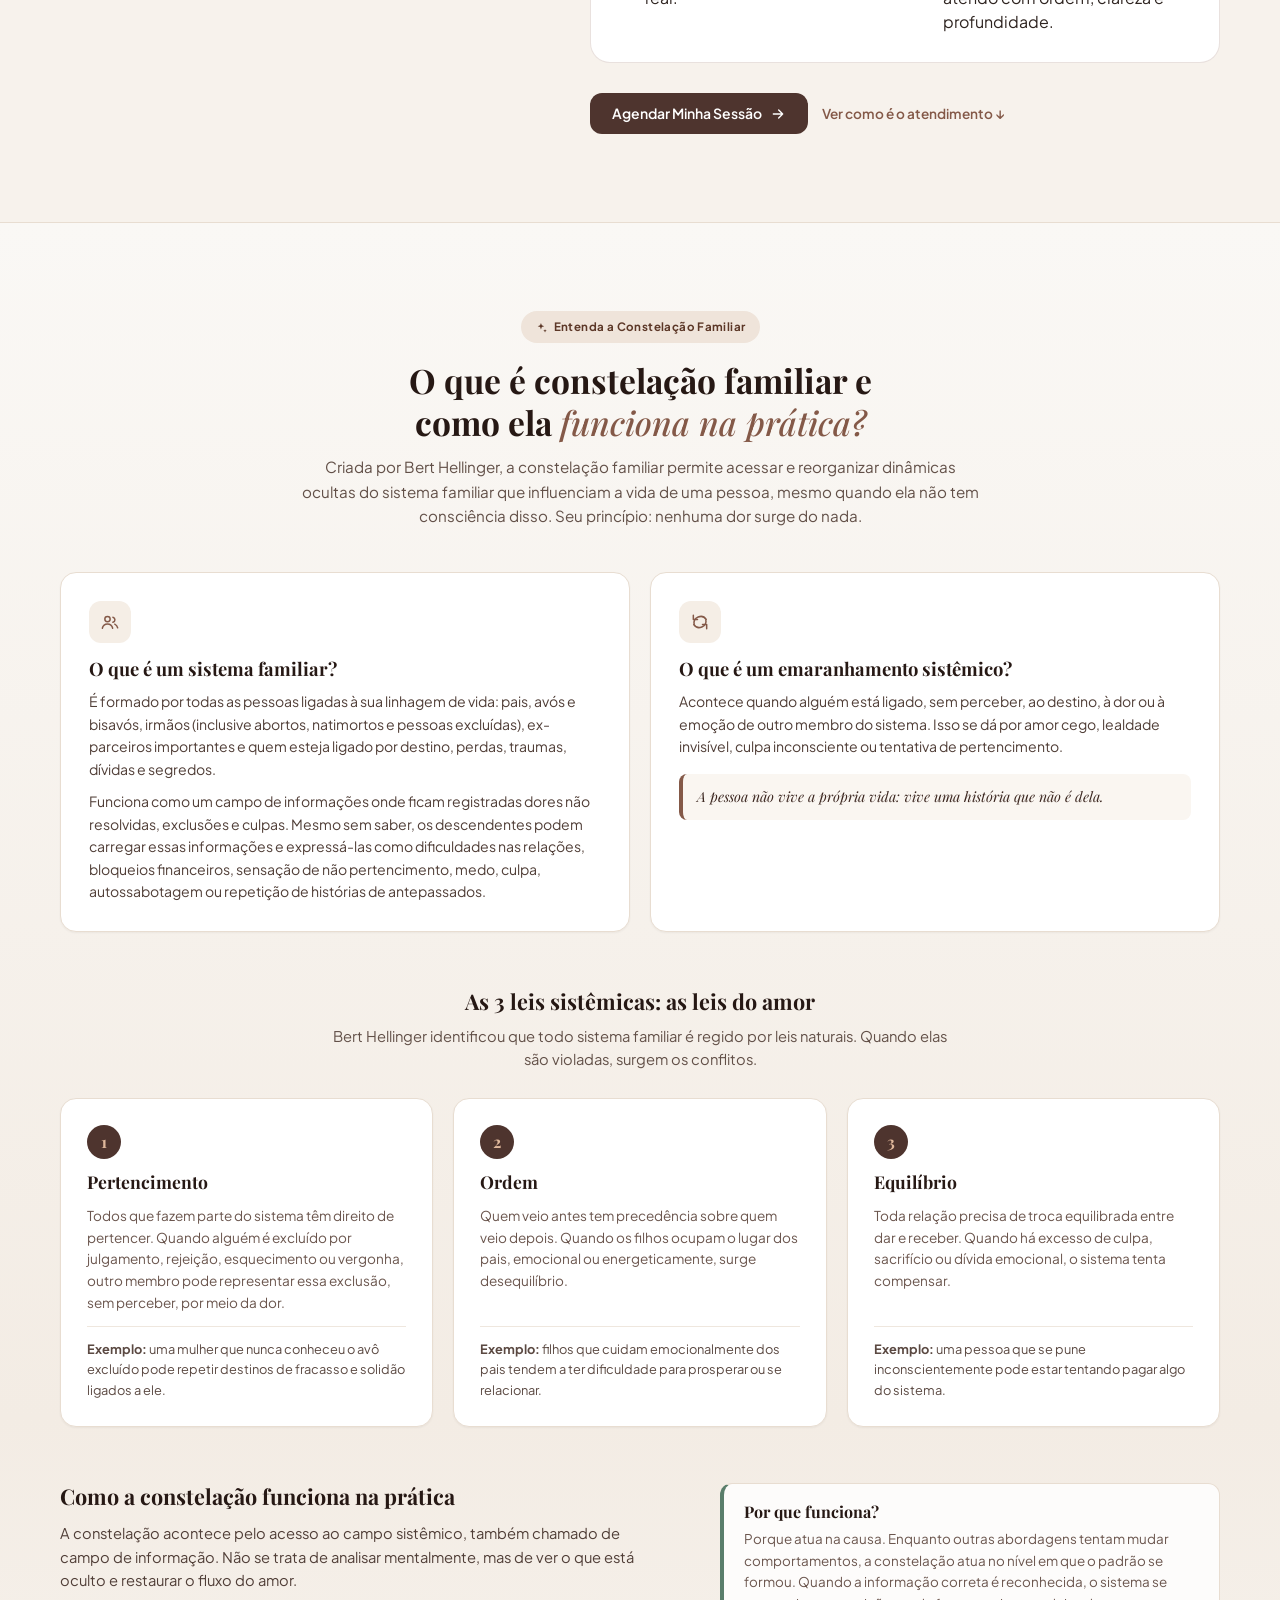
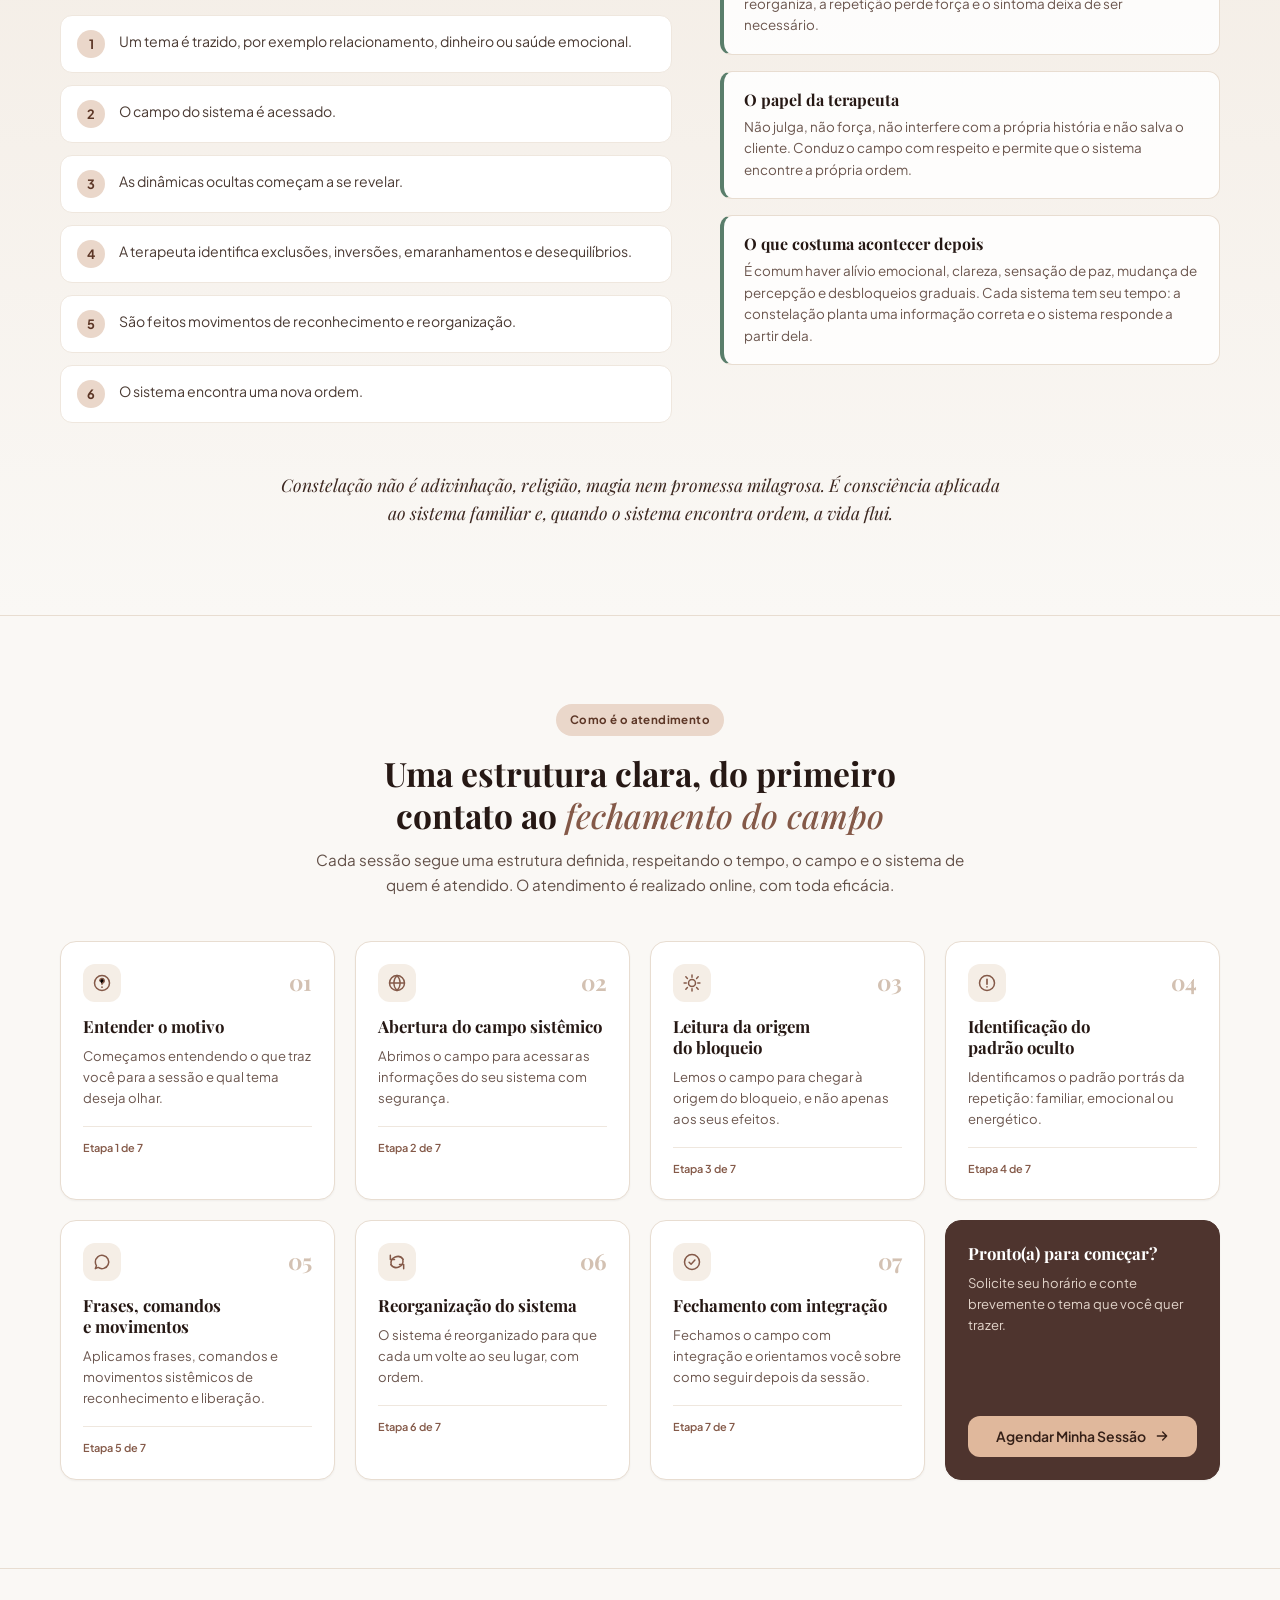
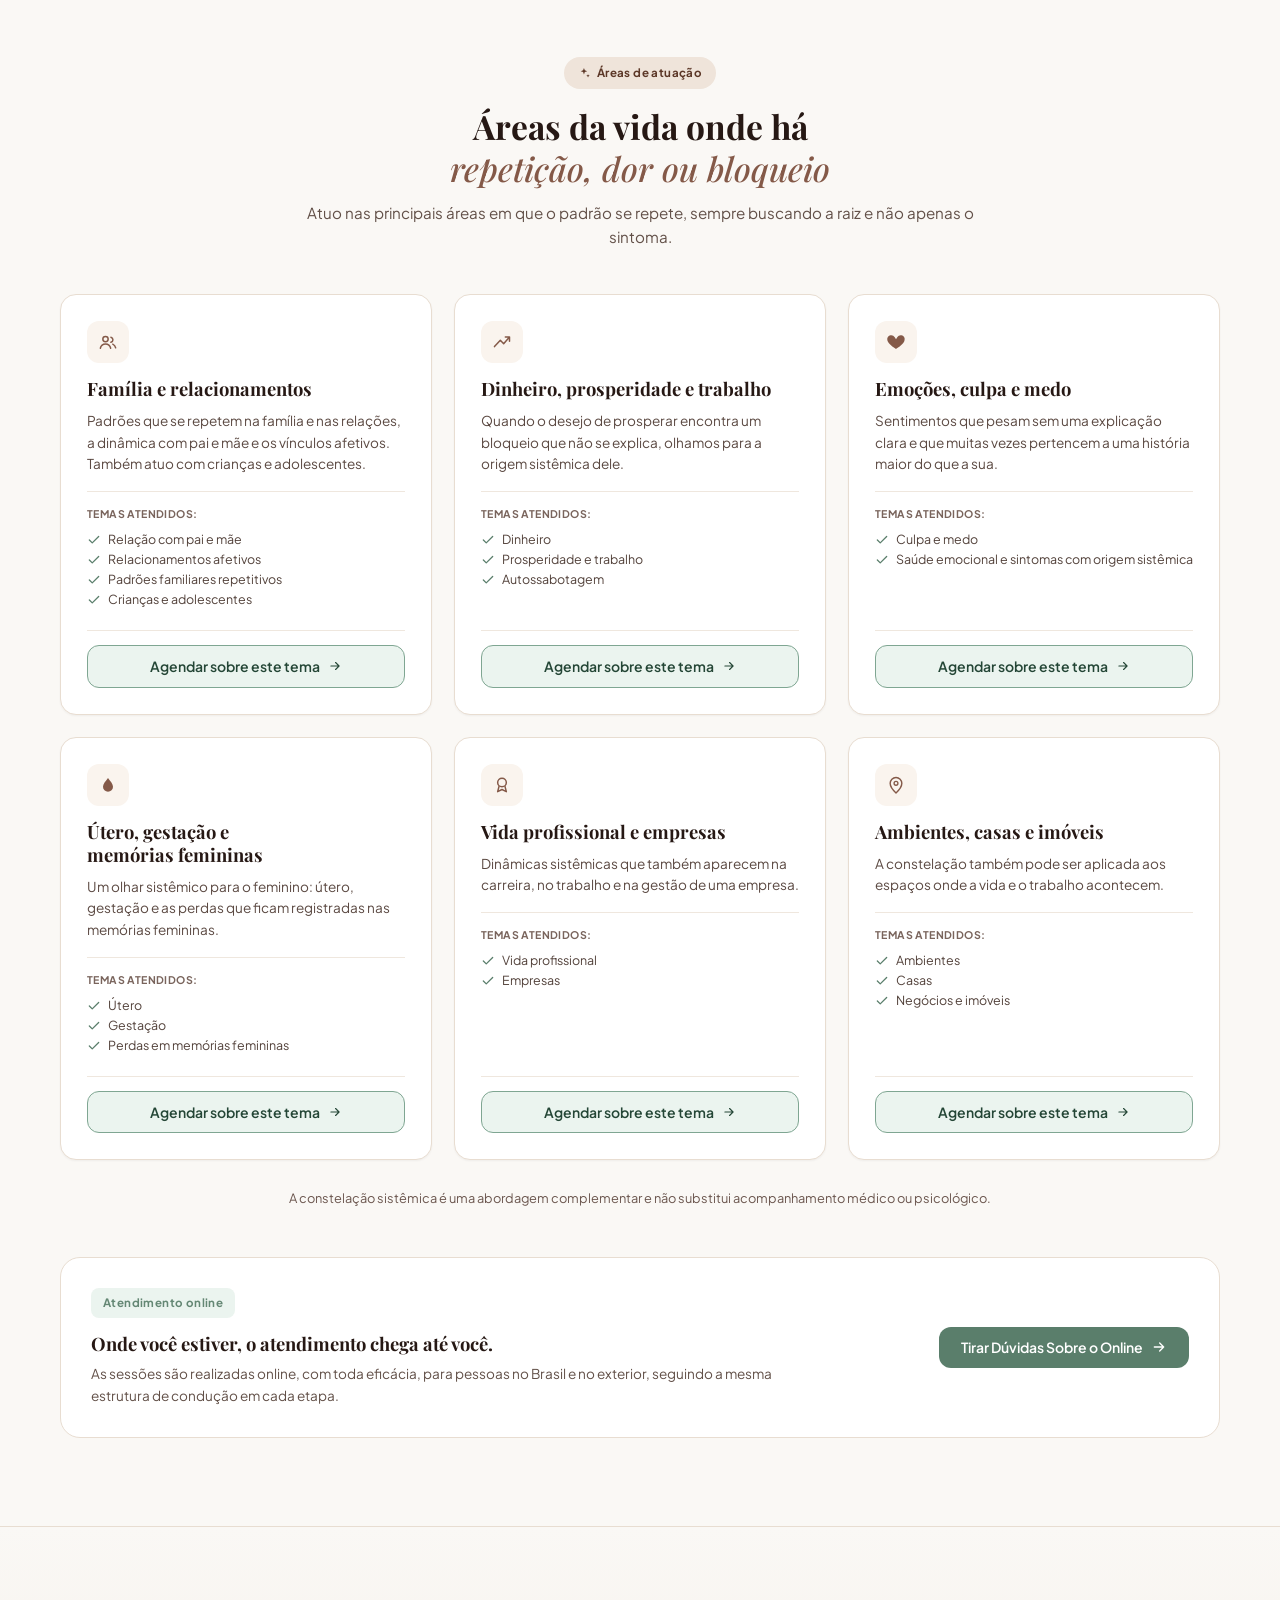
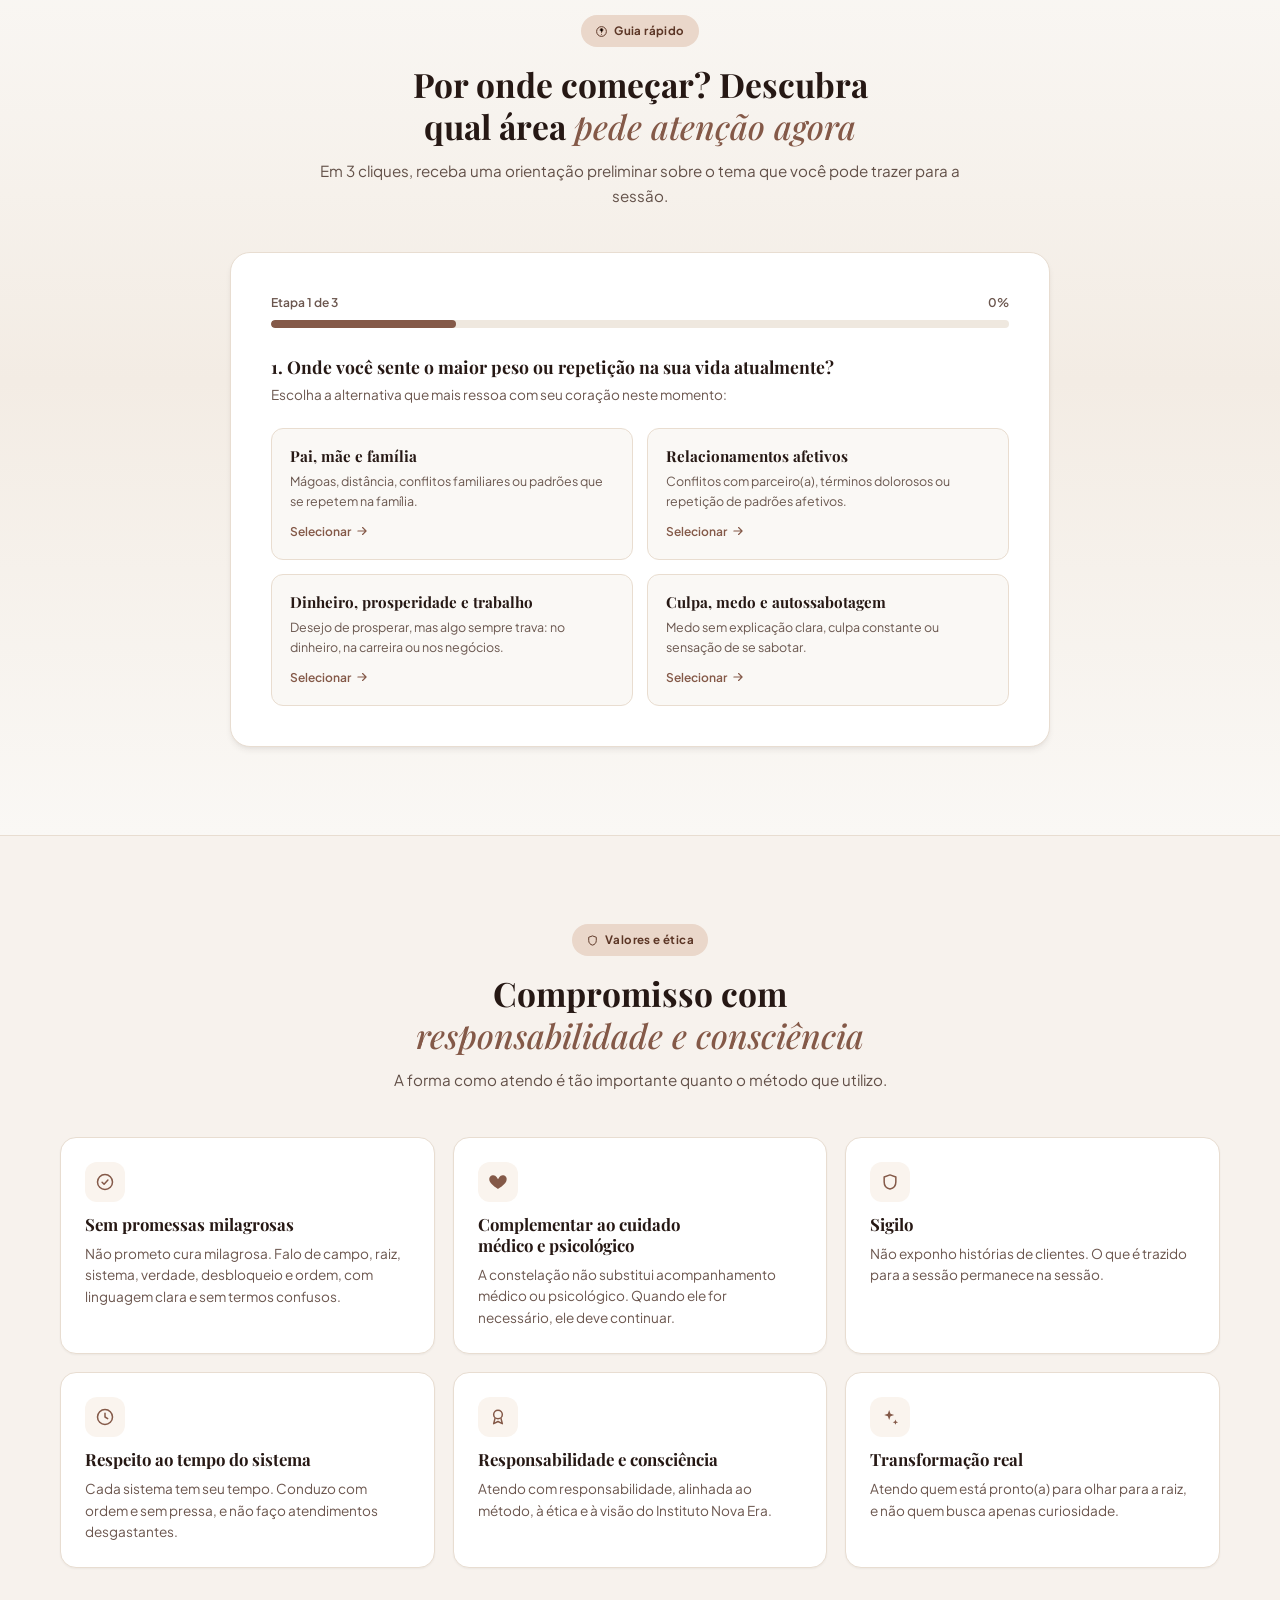
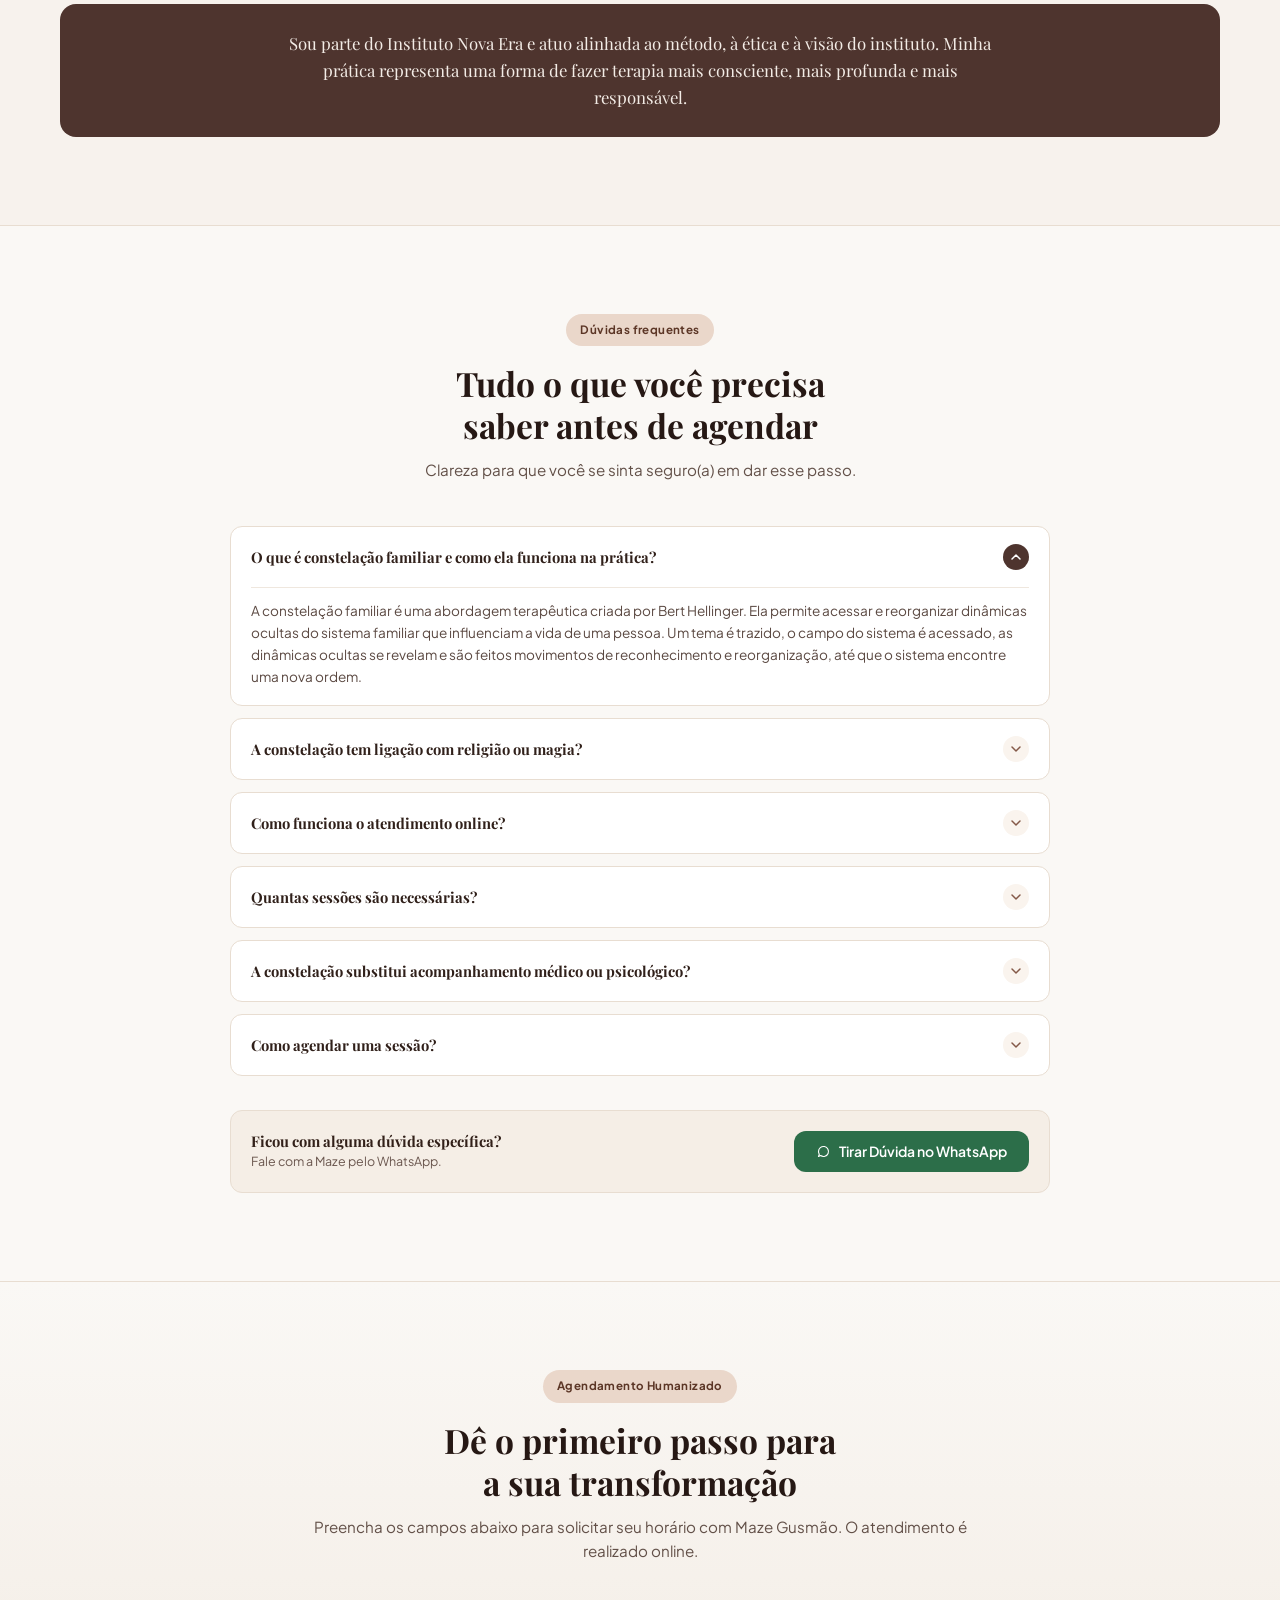
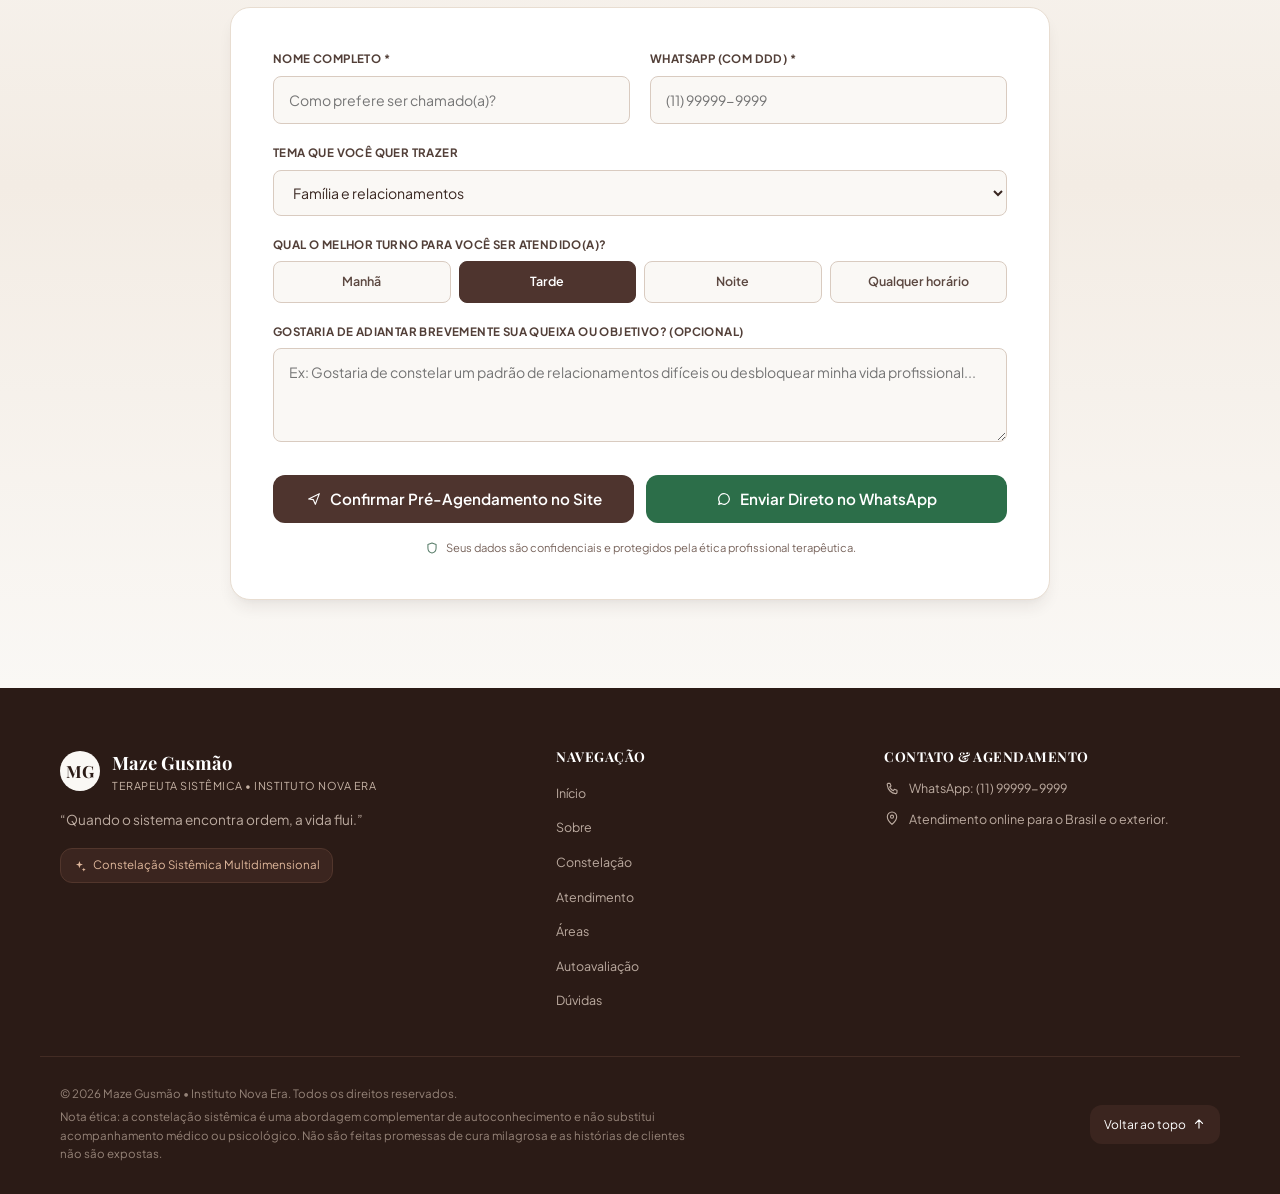
==== commit 0501953d: "Corrige caminho da foto do hero" ====
--- a/index.html
+++ b/index.html
@@ -159,7 +159,7 @@
 
         <div class="hero-image-col">
           <div class="hero-image-card">
-              <img src="assets/images/profile-001.jpg" alt="Maze Gusmão, terapeuta sistêmica e consteladora multidimensional" loading="eager">
+            <img src="assets/images/profile-001.jpg" alt="Maze Gusmão, terapeuta sistêmica e consteladora multidimensional" loading="eager">
             <div class="hero-image-overlay">
               <p class="eyebrow"><span class="pulse-dot pulse-dot--light"></span> Instituto Nova Era</p>
               <h3>Maze Gusmão</h3>
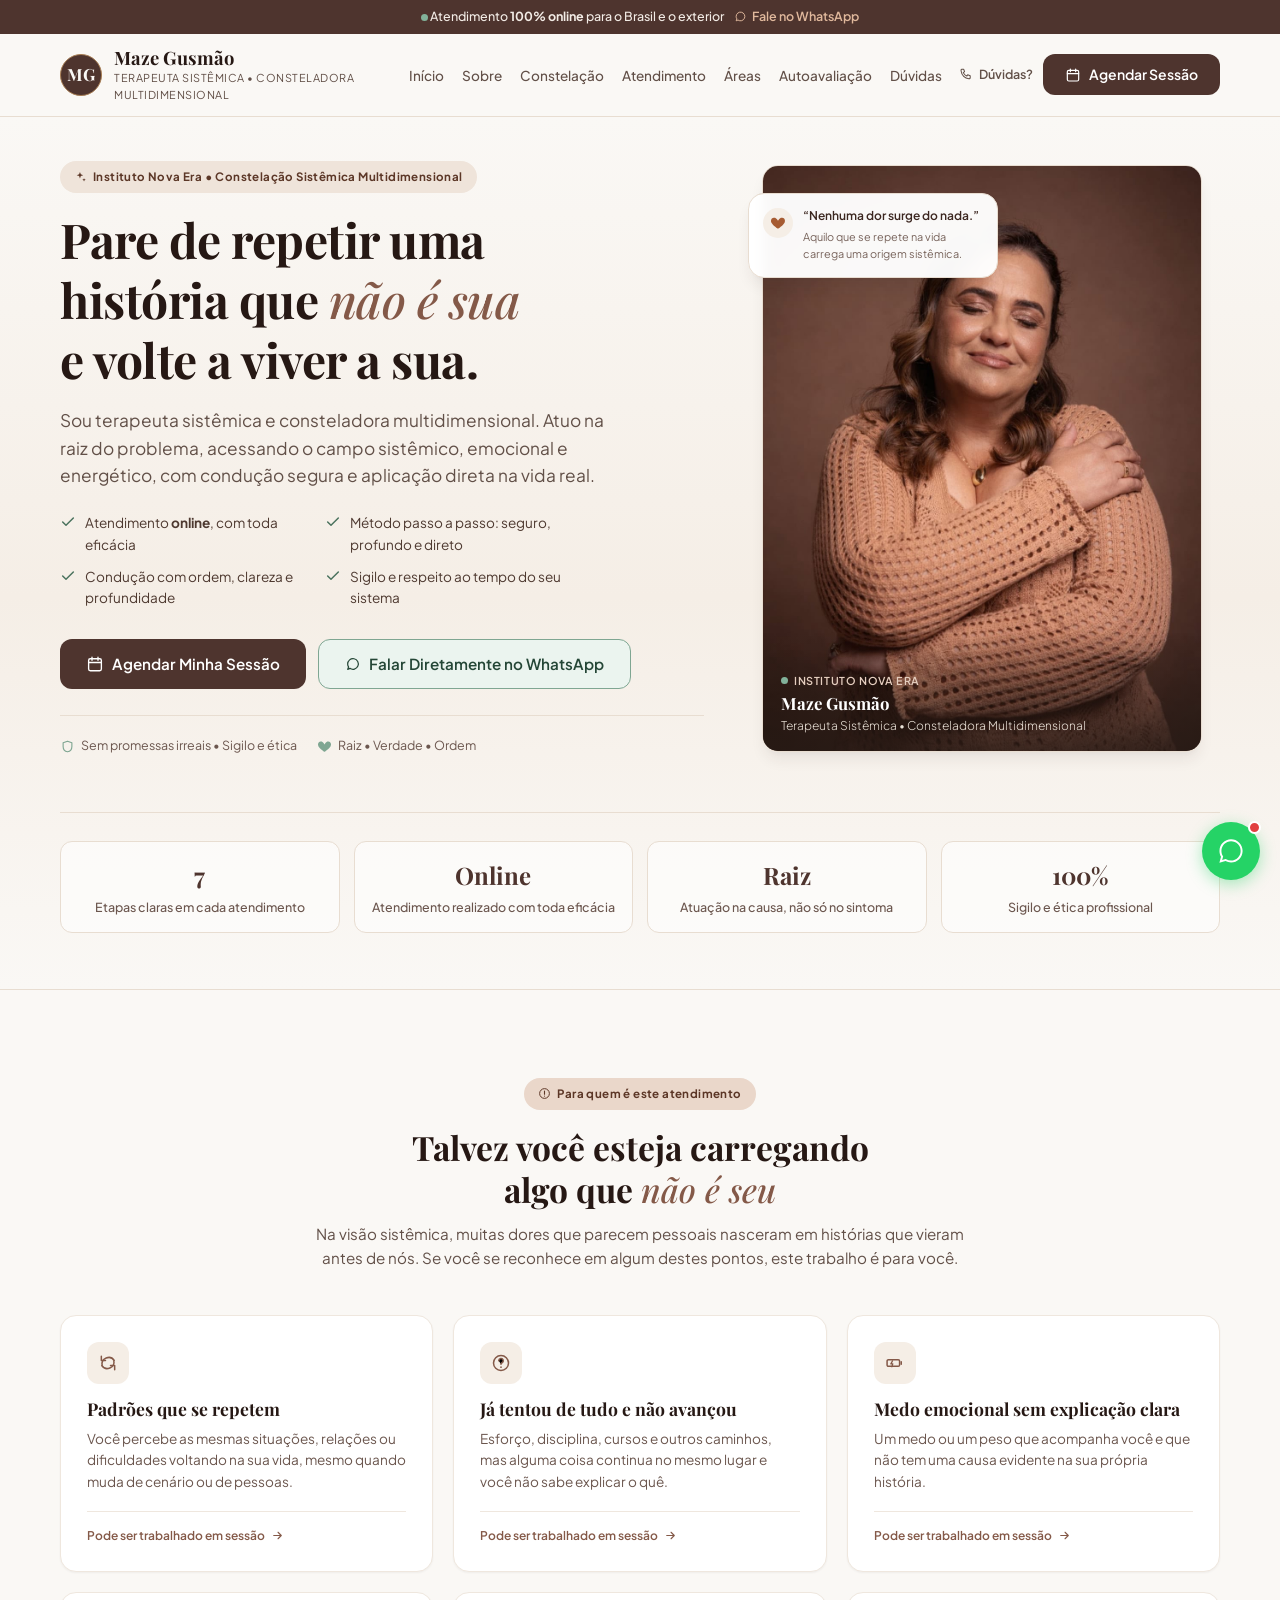
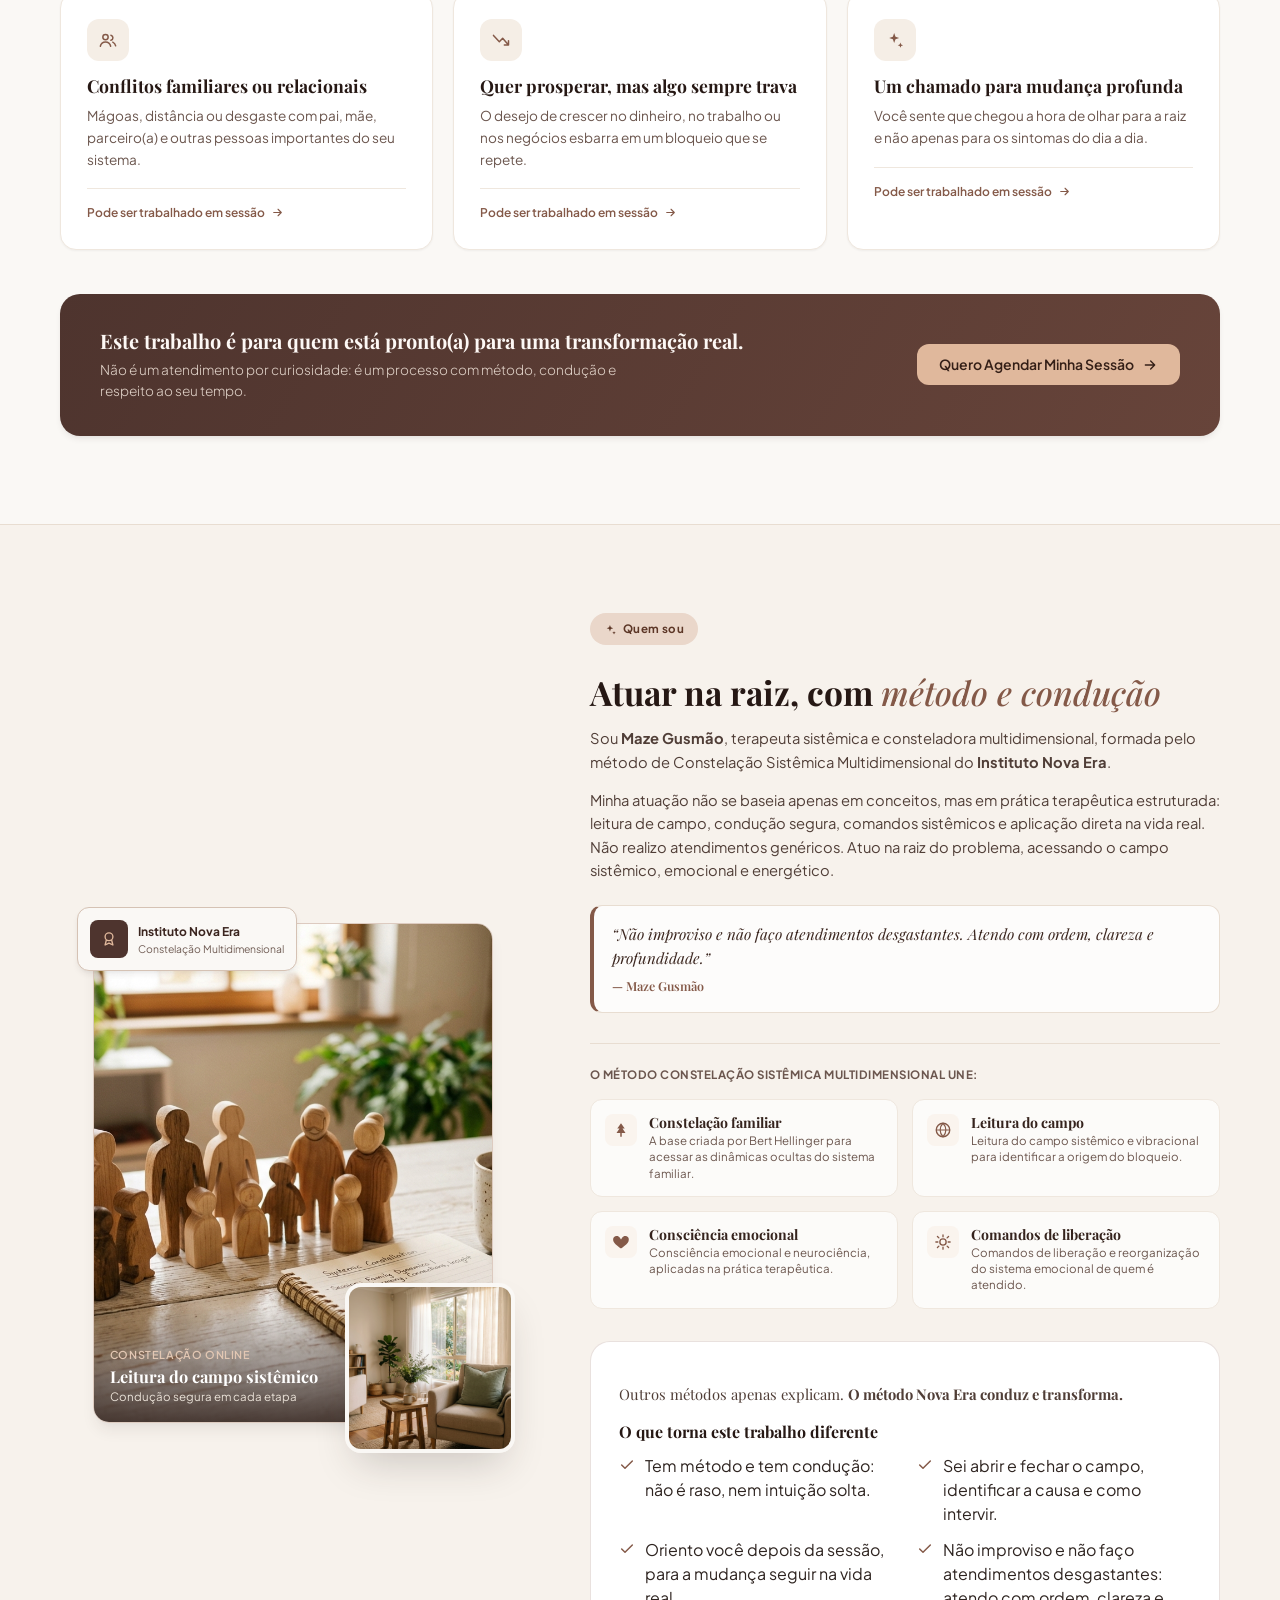
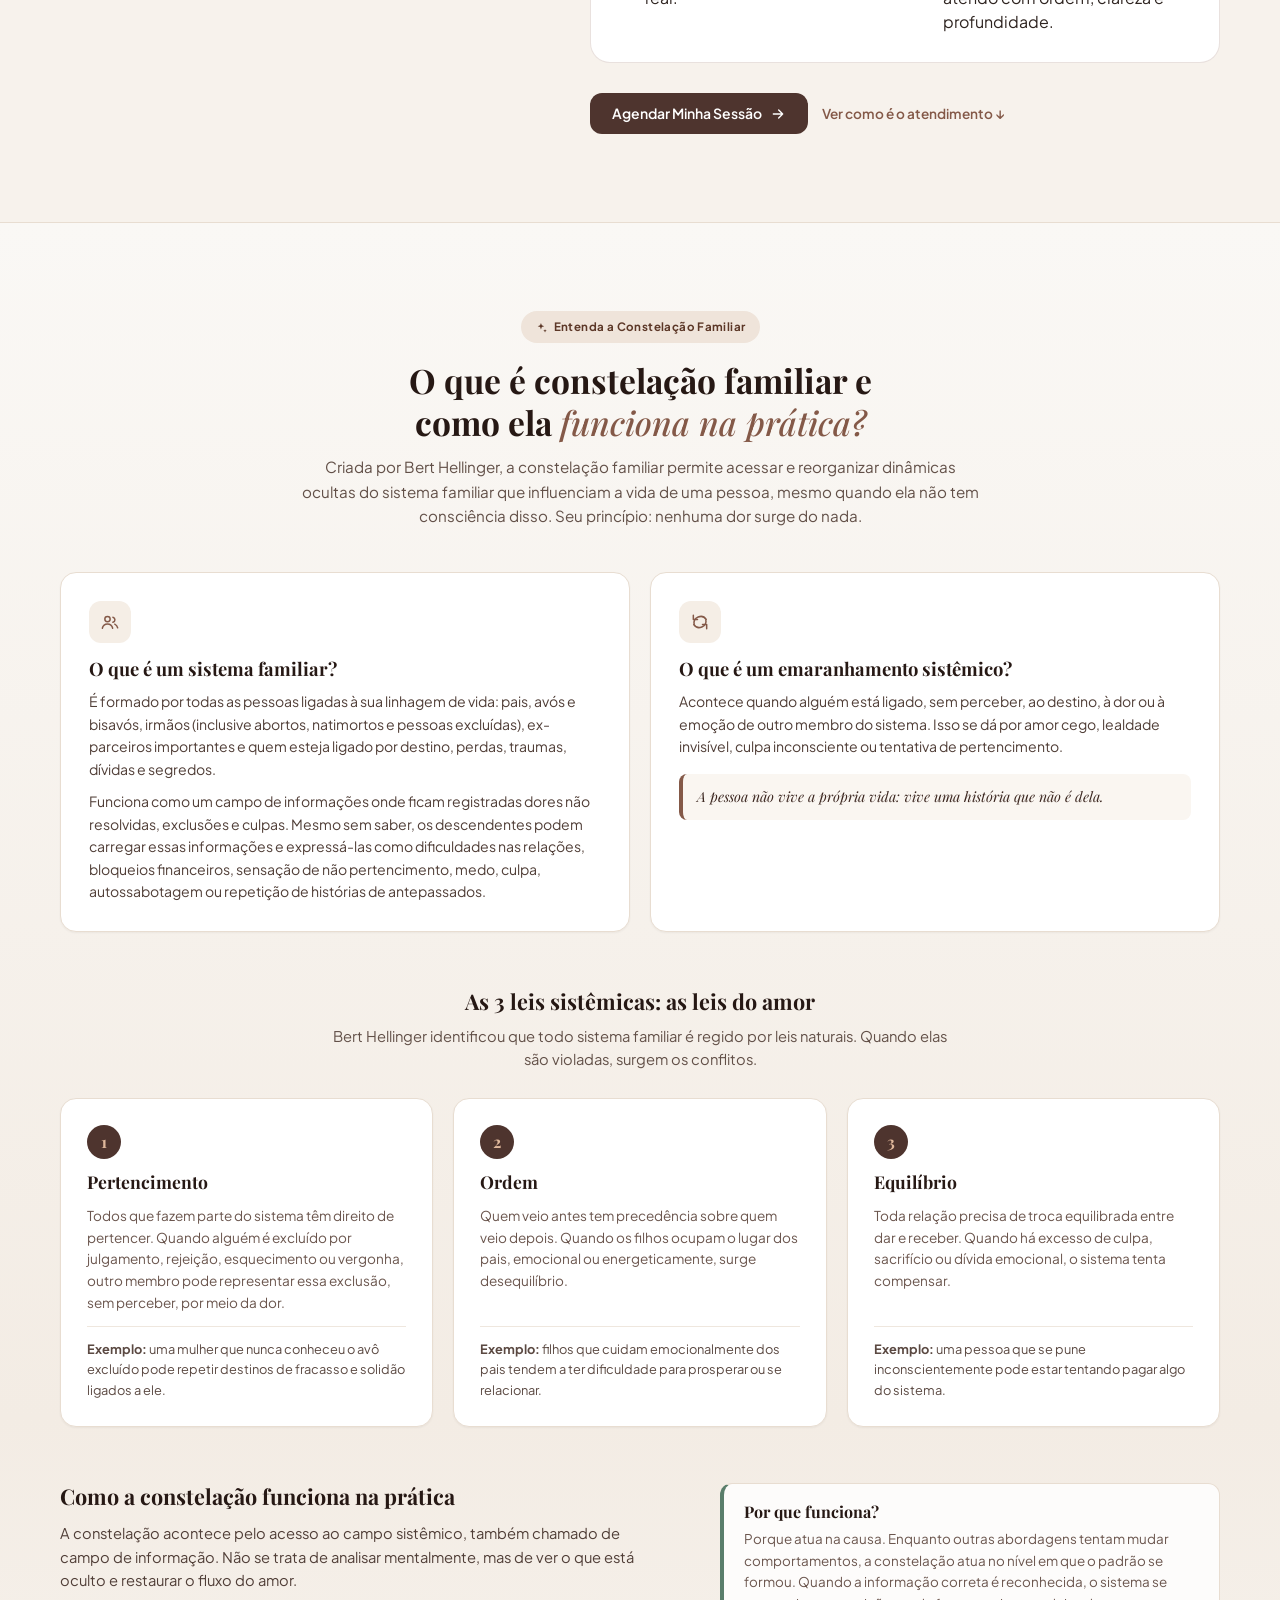
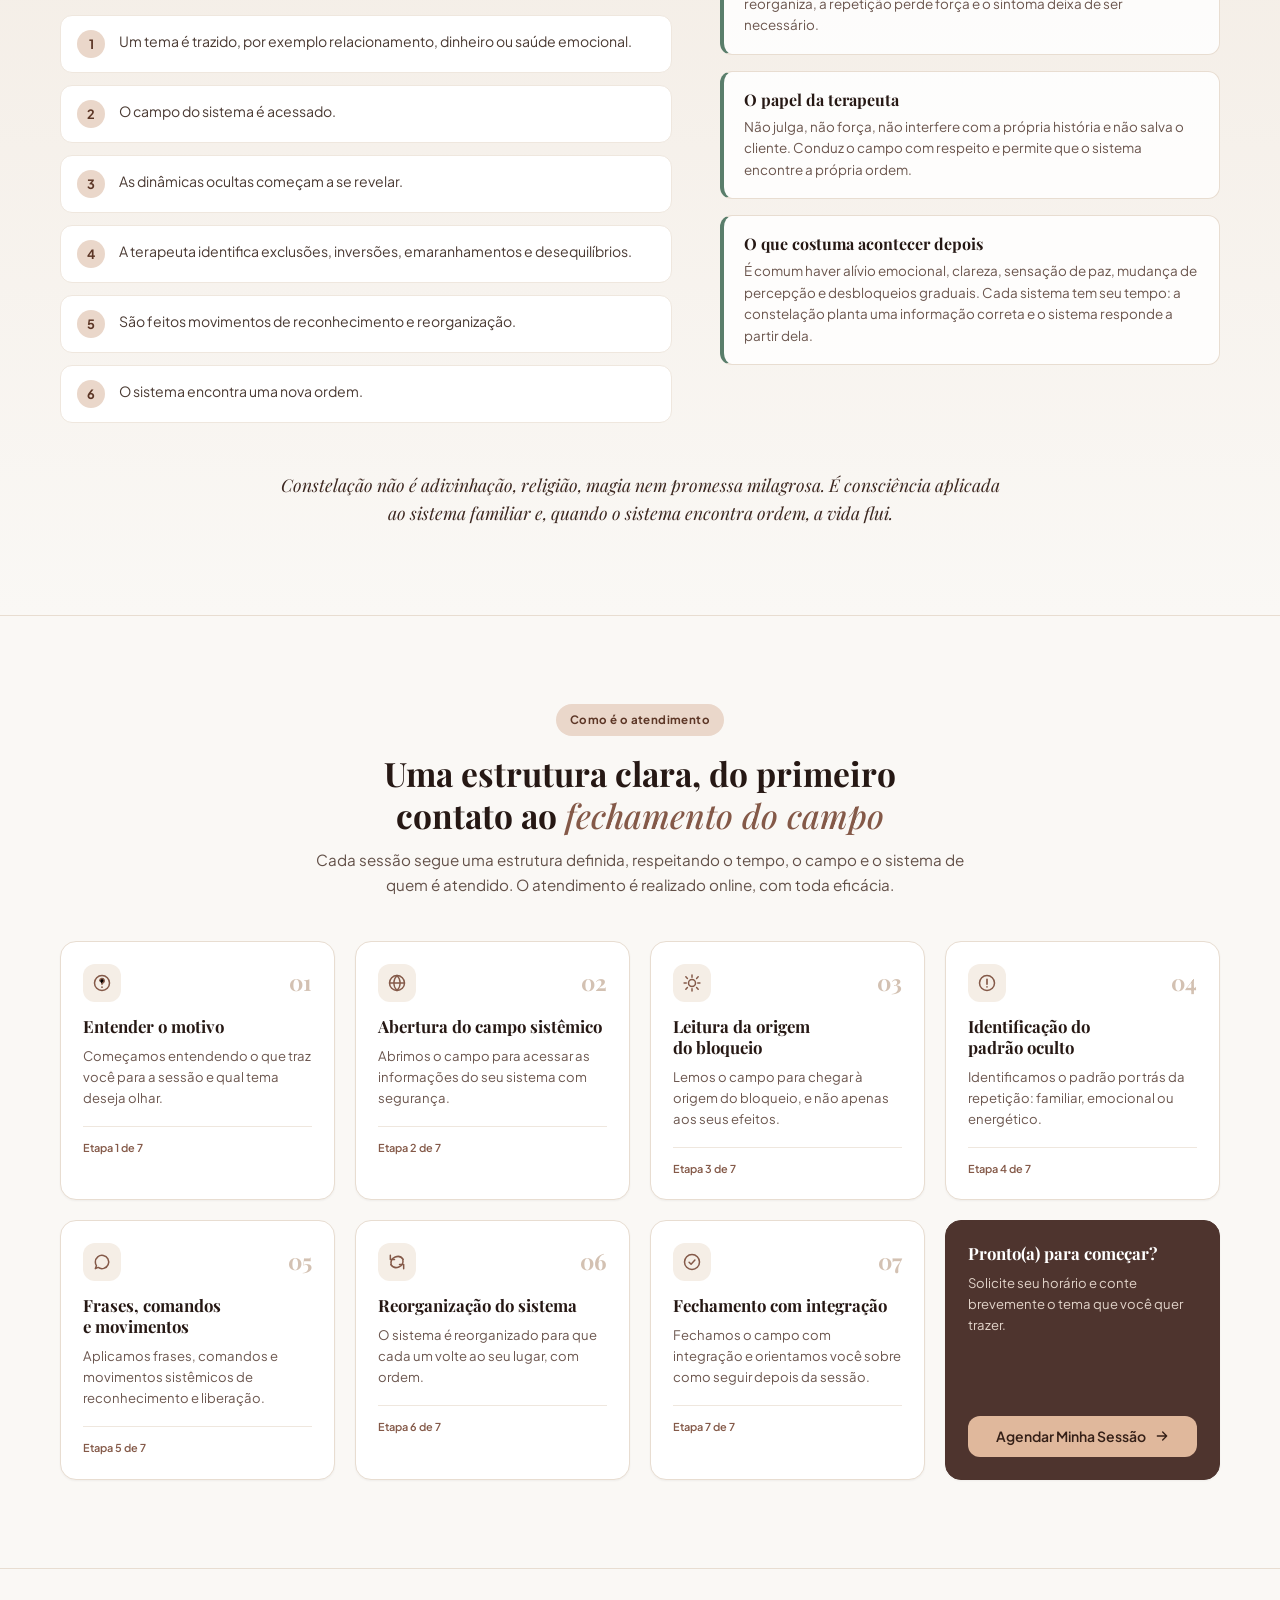
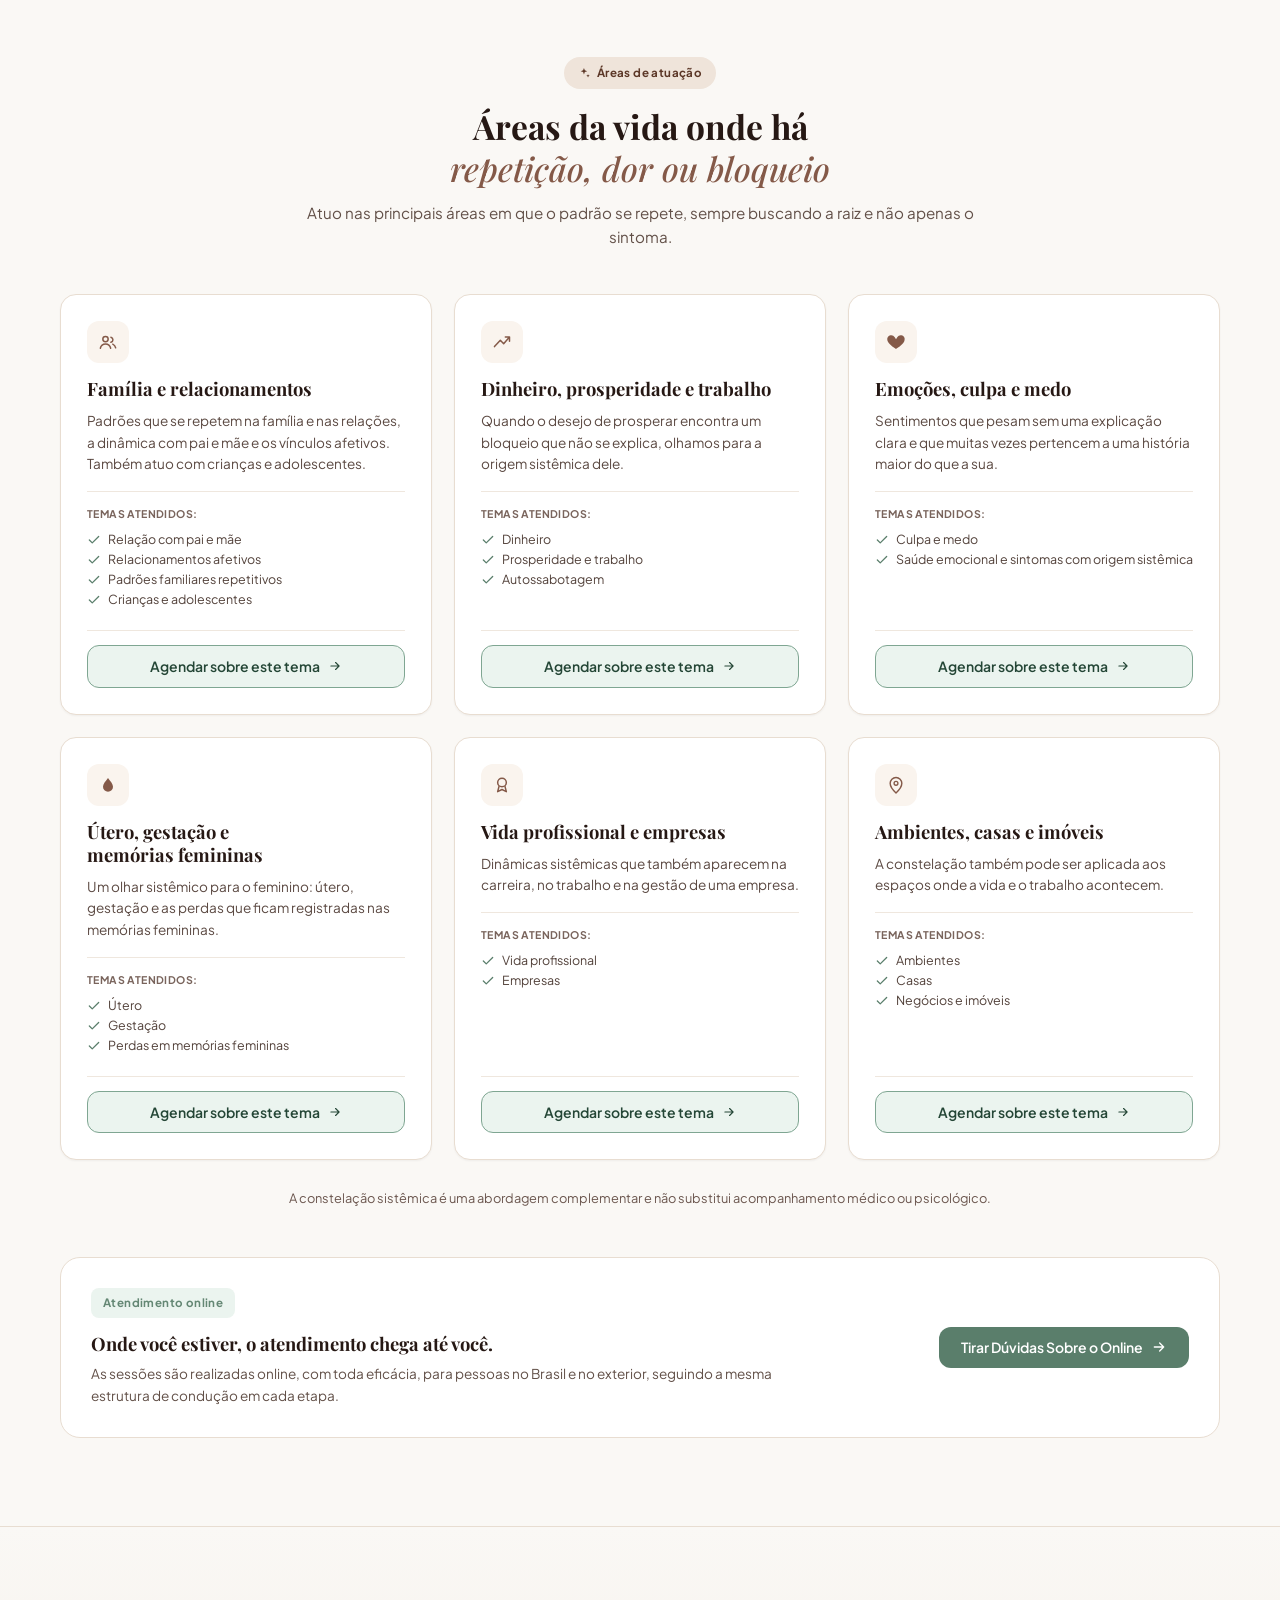
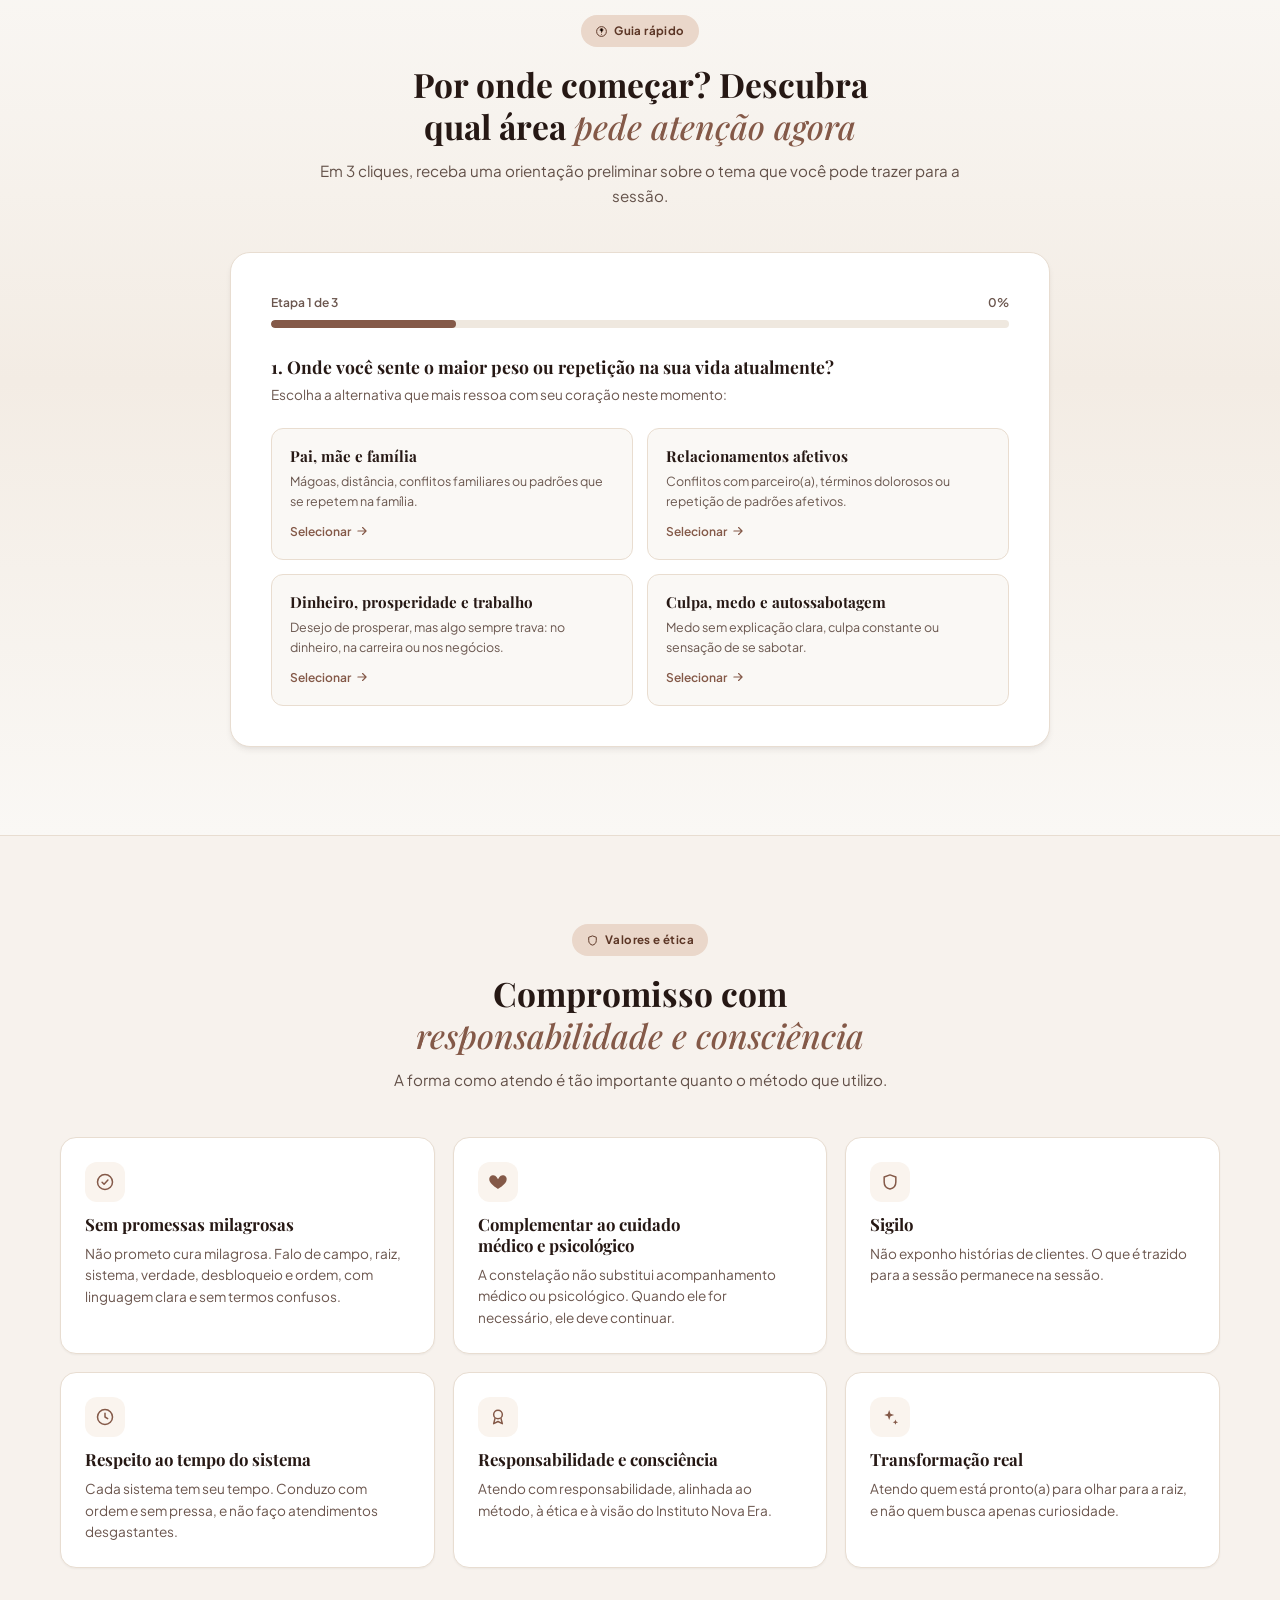
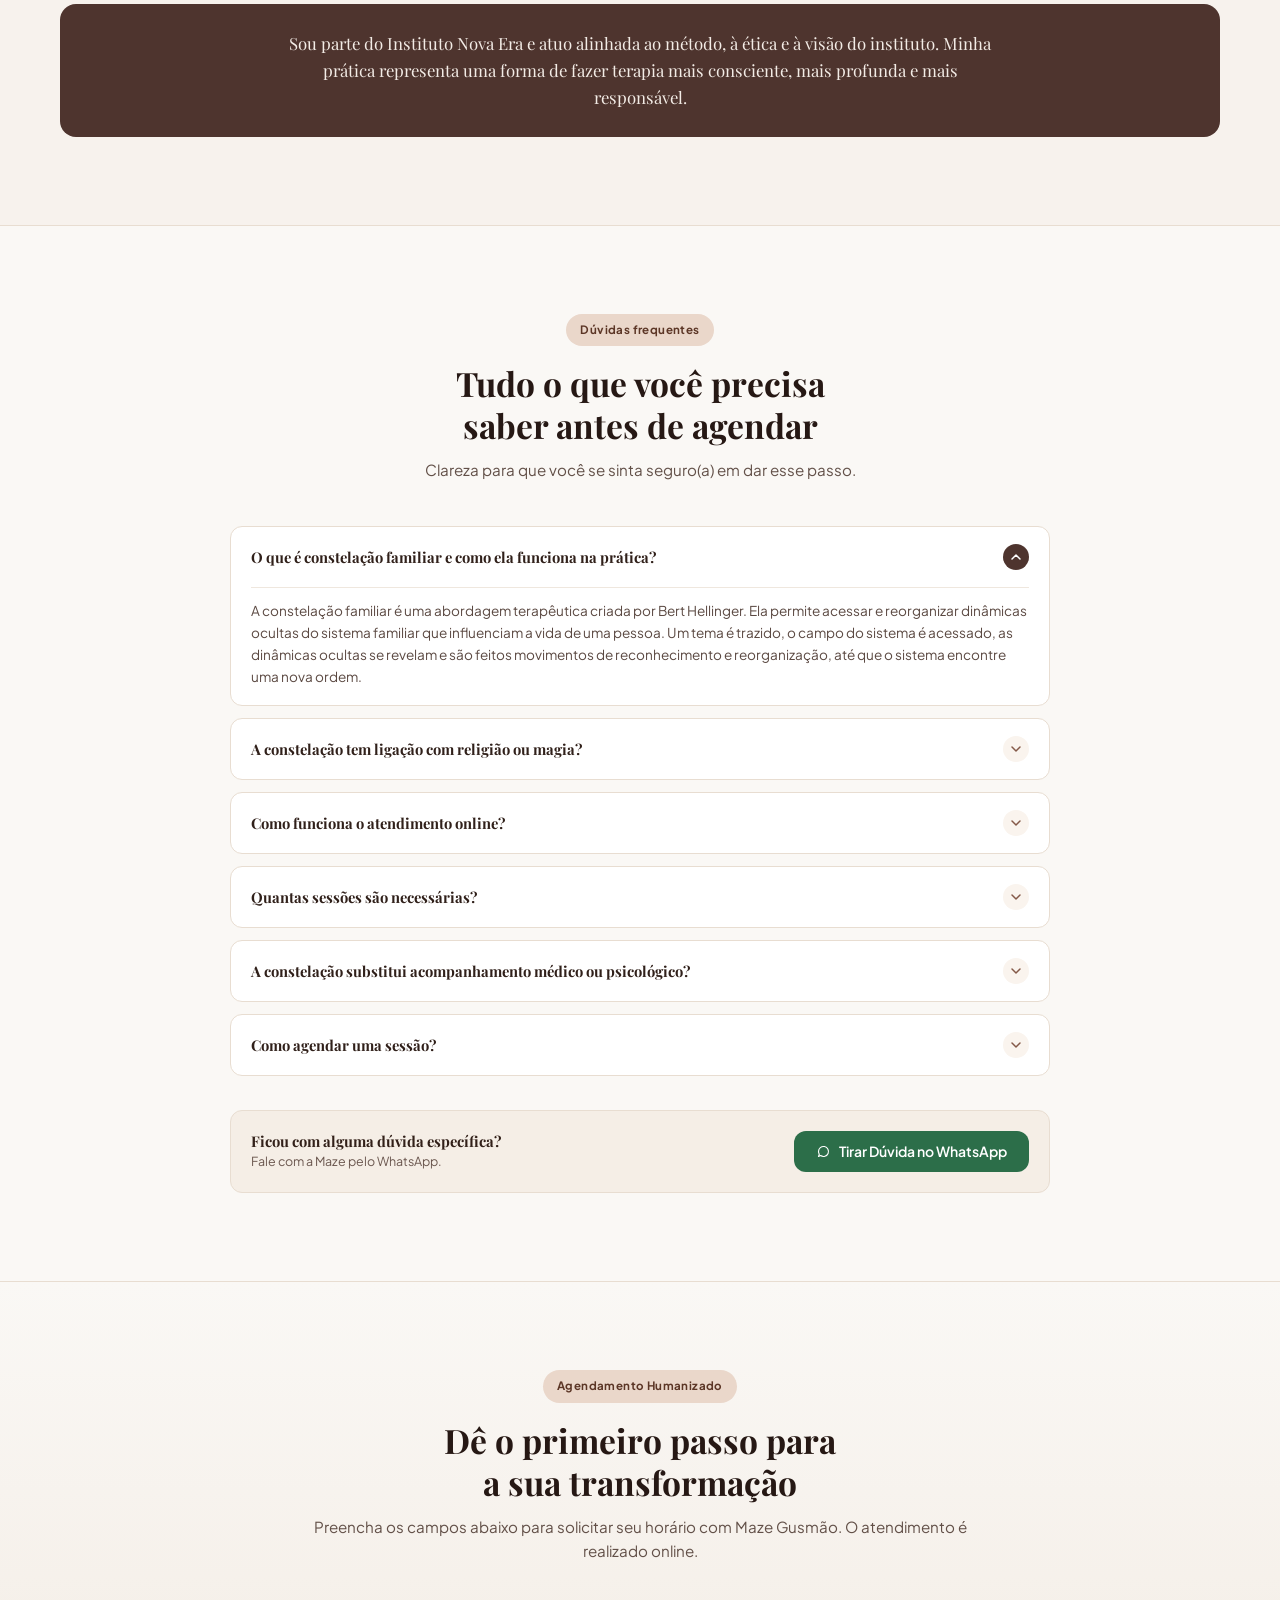
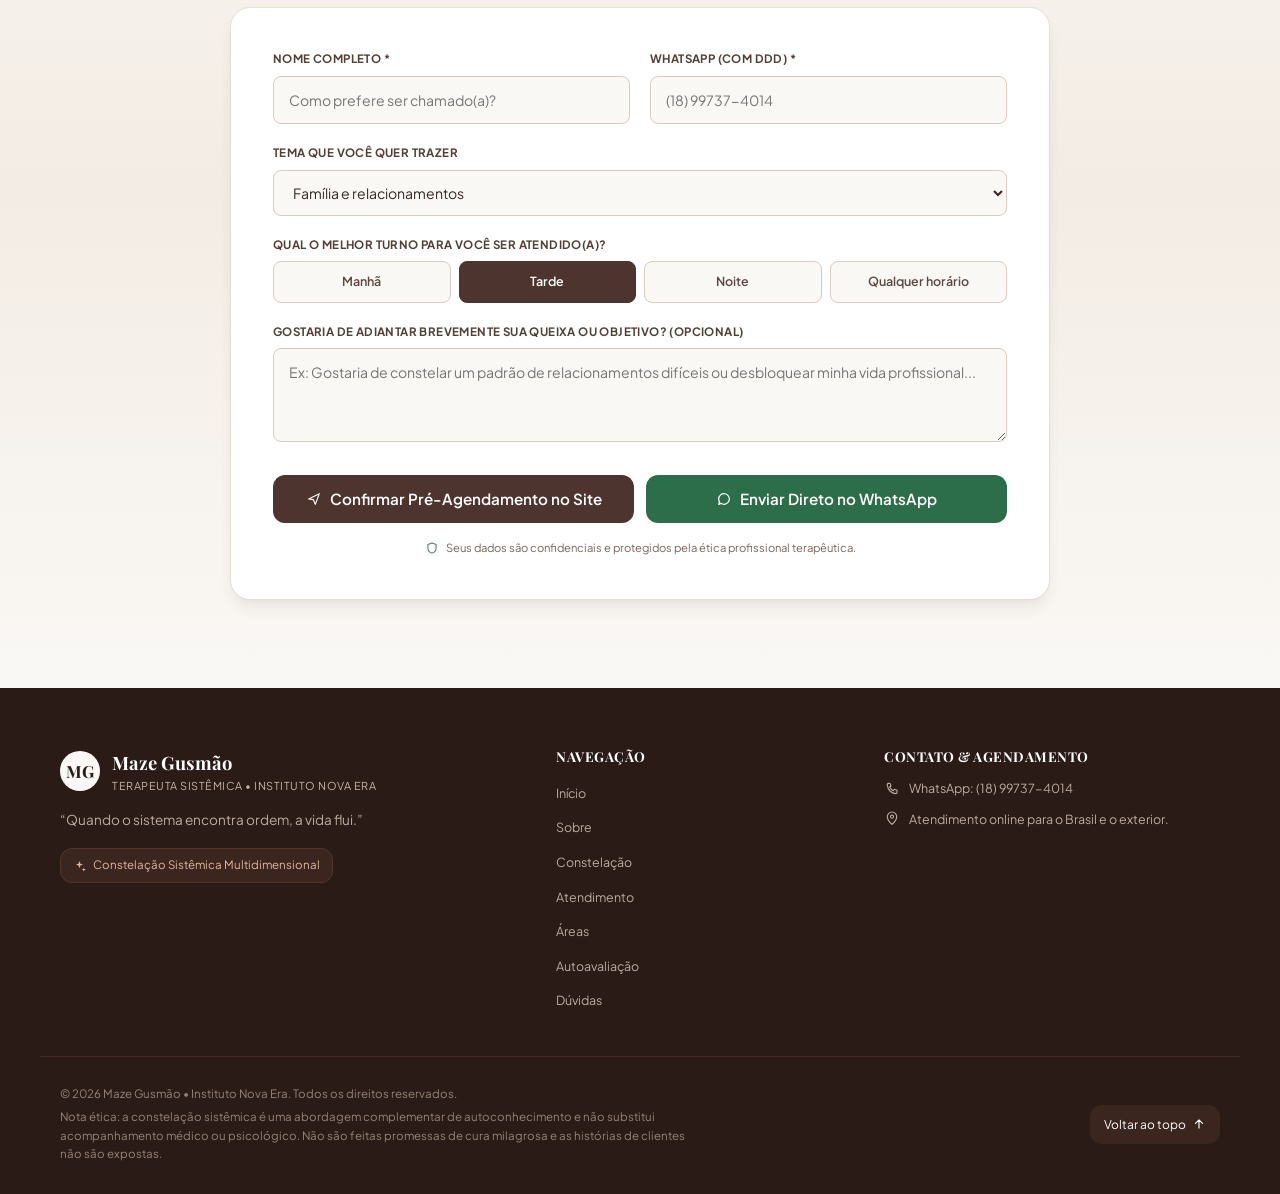
==== commit c243410b: "Coloca o número de WhatsApp da Maze" ====
--- a/index.html
+++ b/index.html
@@ -58,7 +58,7 @@
   <div class="top-bar">
     <div class="container top-bar-inner">
       <span><span class="pulse-dot"></span> Atendimento <strong>100% online</strong> para o Brasil e o exterior</span>
-      <a href="https://wa.me/5511999999999?text=Ol%C3%A1%20Maze%2C%20gostaria%20de%20informa%C3%A7%C3%B5es%20sobre%20agendamento." target="_blank" rel="noopener noreferrer" class="top-bar-link">
+      <a href="https://wa.me/5518997374014?text=Ol%C3%A1%20Maze%2C%20gostaria%20de%20informa%C3%A7%C3%B5es%20sobre%20agendamento." target="_blank" rel="noopener noreferrer" class="top-bar-link">
         <svg width="13" height="13"><use href="#icon-chat"/></svg> Fale no WhatsApp
       </a>
     </div>
@@ -88,7 +88,7 @@
       </nav>
 
       <div class="nav-actions">
-        <a href="https://wa.me/5511999999999?text=Ol%C3%A1%20Maze%2C%20gostaria%20de%20tirar%20d%C3%BAvidas%20sobre%20as%20sess%C3%B5es." target="_blank" rel="noopener noreferrer" class="nav-phone-link">
+        <a href="https://wa.me/5518997374014?text=Ol%C3%A1%20Maze%2C%20gostaria%20de%20tirar%20d%C3%BAvidas%20sobre%20as%20sess%C3%B5es." target="_blank" rel="noopener noreferrer" class="nav-phone-link">
           <svg width="15" height="15"><use href="#icon-phone"/></svg> Dúvidas?
         </a>
         <button type="button" class="btn btn-primary" data-open-modal>
@@ -115,7 +115,7 @@
         <button type="button" class="btn btn-primary" data-open-modal style="width:100%;">
           <svg width="16" height="16"><use href="#icon-calendar"/></svg> Agendar Sessão Agora
         </button>
-        <a href="https://wa.me/5511999999999?text=Ol%C3%A1%20Maze%2C%20gostaria%20de%20agendar%20uma%20sess%C3%A3o." target="_blank" rel="noopener noreferrer" class="btn btn-whatsapp-outline" style="width:100%;">
+        <a href="https://wa.me/5518997374014?text=Ol%C3%A1%20Maze%2C%20gostaria%20de%20agendar%20uma%20sess%C3%A3o." target="_blank" rel="noopener noreferrer" class="btn btn-whatsapp-outline" style="width:100%;">
           <svg width="16" height="16"><use href="#icon-chat"/></svg> Conversar no WhatsApp
         </a>
       </div>
@@ -146,7 +146,7 @@
             <button type="button" class="btn btn-primary btn-lg" data-open-modal>
               <svg width="18" height="18"><use href="#icon-calendar"/></svg> Agendar Minha Sessão
             </button>
-            <a href="https://wa.me/5511999999999?text=Ol%C3%A1%20Maze%2C%20conheci%20seu%20trabalho%20pelo%20site%20e%20gostaria%20de%20conversar%20sobre%20as%20sess%C3%B5es." target="_blank" rel="noopener noreferrer" class="btn btn-secondary btn-lg">
+            <a href="https://wa.me/5518997374014?text=Ol%C3%A1%20Maze%2C%20conheci%20seu%20trabalho%20pelo%20site%20e%20gostaria%20de%20conversar%20sobre%20as%20sess%C3%B5es." target="_blank" rel="noopener noreferrer" class="btn btn-secondary btn-lg">
               <svg width="16" height="16"><use href="#icon-chat"/></svg> Falar Diretamente no WhatsApp
             </a>
           </div>
@@ -493,7 +493,7 @@
             <h3>Onde você estiver, o atendimento chega até você.</h3>
             <p>As sessões são realizadas online, com toda eficácia, para pessoas no Brasil e no exterior, seguindo a mesma estrutura de condução em cada etapa.</p>
           </div>
-          <a href="https://wa.me/5511999999999?text=Ol%C3%A1%20Maze%2C%20gostaria%20de%20saber%20como%20funciona%20o%20atendimento%20online." target="_blank" rel="noopener noreferrer" class="btn btn-sage">Tirar Dúvidas Sobre o Online <svg width="16" height="16"><use href="#icon-arrow-right"/></svg></a>
+          <a href="https://wa.me/5518997374014?text=Ol%C3%A1%20Maze%2C%20gostaria%20de%20saber%20como%20funciona%20o%20atendimento%20online." target="_blank" rel="noopener noreferrer" class="btn btn-sage">Tirar Dúvidas Sobre o Online <svg width="16" height="16"><use href="#icon-arrow-right"/></svg></a>
         </div>
       </div>
     </section>
@@ -627,7 +627,7 @@
             <h4>Ficou com alguma dúvida específica?</h4>
             <p>Fale com a Maze pelo WhatsApp.</p>
           </div>
-          <a href="https://wa.me/5511999999999?text=Ol%C3%A1%20Maze%2C%20li%20o%20site%20e%20gostaria%20de%20tirar%20uma%20d%C3%BAvida%20antes%20de%20agendar." target="_blank" rel="noopener noreferrer" class="btn btn-sage-dark">
+          <a href="https://wa.me/5518997374014?text=Ol%C3%A1%20Maze%2C%20li%20o%20site%20e%20gostaria%20de%20tirar%20uma%20d%C3%BAvida%20antes%20de%20agendar." target="_blank" rel="noopener noreferrer" class="btn btn-sage-dark">
             <svg width="15" height="15"><use href="#icon-chat"/></svg> Tirar Dúvida no WhatsApp
           </a>
         </div>
@@ -652,7 +652,7 @@
               </div>
               <div class="form-group">
                 <label for="formPhone" class="form-label">WhatsApp (com DDD) *</label>
-                <input type="tel" id="formPhone" name="whatsapp" class="form-control" required placeholder="(11) 99999-9999">
+                <input type="tel" id="formPhone" name="whatsapp" class="form-control" required placeholder="(18) 99737-4014">
               </div>
             </div>
 
@@ -733,7 +733,7 @@
 
       <div class="footer-contact">
         <h4>Contato &amp; Agendamento</h4>
-        <a href="https://wa.me/5511999999999" target="_blank" rel="noopener noreferrer"><svg width="16" height="16"><use href="#icon-phone"/></svg> WhatsApp: (11) 99999-9999</a>
+        <a href="https://wa.me/5518997374014" target="_blank" rel="noopener noreferrer"><svg width="16" height="16"><use href="#icon-phone"/></svg> WhatsApp: (18) 99737-4014</a>
         <span class="footer-address"><svg width="16" height="16"><use href="#icon-map-pin"/></svg> Atendimento online para o Brasil e o exterior.</span>
       </div>
     </div>
@@ -750,7 +750,7 @@
   <!-- ===================== WHATSAPP FLUTUANTE ===================== -->
   <aside class="floating-whatsapp-wrap" aria-label="Atendimento rápido pelo WhatsApp">
     <span class="floating-tooltip">Agende pelo WhatsApp</span>
-    <a href="https://wa.me/5511999999999?text=Ol%C3%A1%20Maze%2C%20gostaria%20de%20informa%C3%A7%C3%B5es%20sobre%20as%20sess%C3%B5es%20de%20Constela%C3%A7%C3%A3o%20e%20Terapia%20Sist%C3%AAmica." target="_blank" rel="noopener noreferrer" class="floating-whatsapp" aria-label="Falar com Maze Gusmão no WhatsApp">
+    <a href="https://wa.me/5518997374014?text=Ol%C3%A1%20Maze%2C%20gostaria%20de%20informa%C3%A7%C3%B5es%20sobre%20as%20sess%C3%B5es%20de%20Constela%C3%A7%C3%A3o%20e%20Terapia%20Sist%C3%AAmica." target="_blank" rel="noopener noreferrer" class="floating-whatsapp" aria-label="Falar com Maze Gusmão no WhatsApp">
       <svg viewBox="0 0 24 24" width="28" height="28"><path fill="currentColor" d="M12.04 2C6.58 2 2.13 6.45 2.13 11.91C2.13 13.66 2.59 15.36 3.45 16.86L2.05 22L7.3 20.62C8.75 21.41 10.38 21.83 12.04 21.83C17.5 21.83 21.95 17.38 21.95 11.92C21.95 9.27 20.92 6.78 19.05 4.91C17.18 3.03 14.69 2 12.04 2M12.05 3.67C14.25 3.67 16.31 4.53 17.87 6.09C19.42 7.65 20.28 9.72 20.28 11.92C20.28 16.46 16.58 20.15 12.04 20.15C10.56 20.15 9.11 19.76 7.85 19L7.55 18.83L4.43 19.65L5.26 16.61L5.06 16.29C4.24 15 3.8 13.47 3.8 11.91C3.81 7.37 7.5 3.67 12.05 3.67Z"/></svg>
       <span class="floating-ping"></span>
     </a>
@@ -775,7 +775,7 @@
           </div>
           <div class="form-group">
             <label for="modalPhone" class="form-label">Seu WhatsApp (com DDD) *</label>
-            <input type="tel" id="modalPhone" class="form-control" required placeholder="(11) 99999-9999">
+            <input type="tel" id="modalPhone" class="form-control" required placeholder="(18) 99737-4014">
           </div>
           <div class="form-group">
             <label for="modalService" class="form-label">Tema da sessão</label>
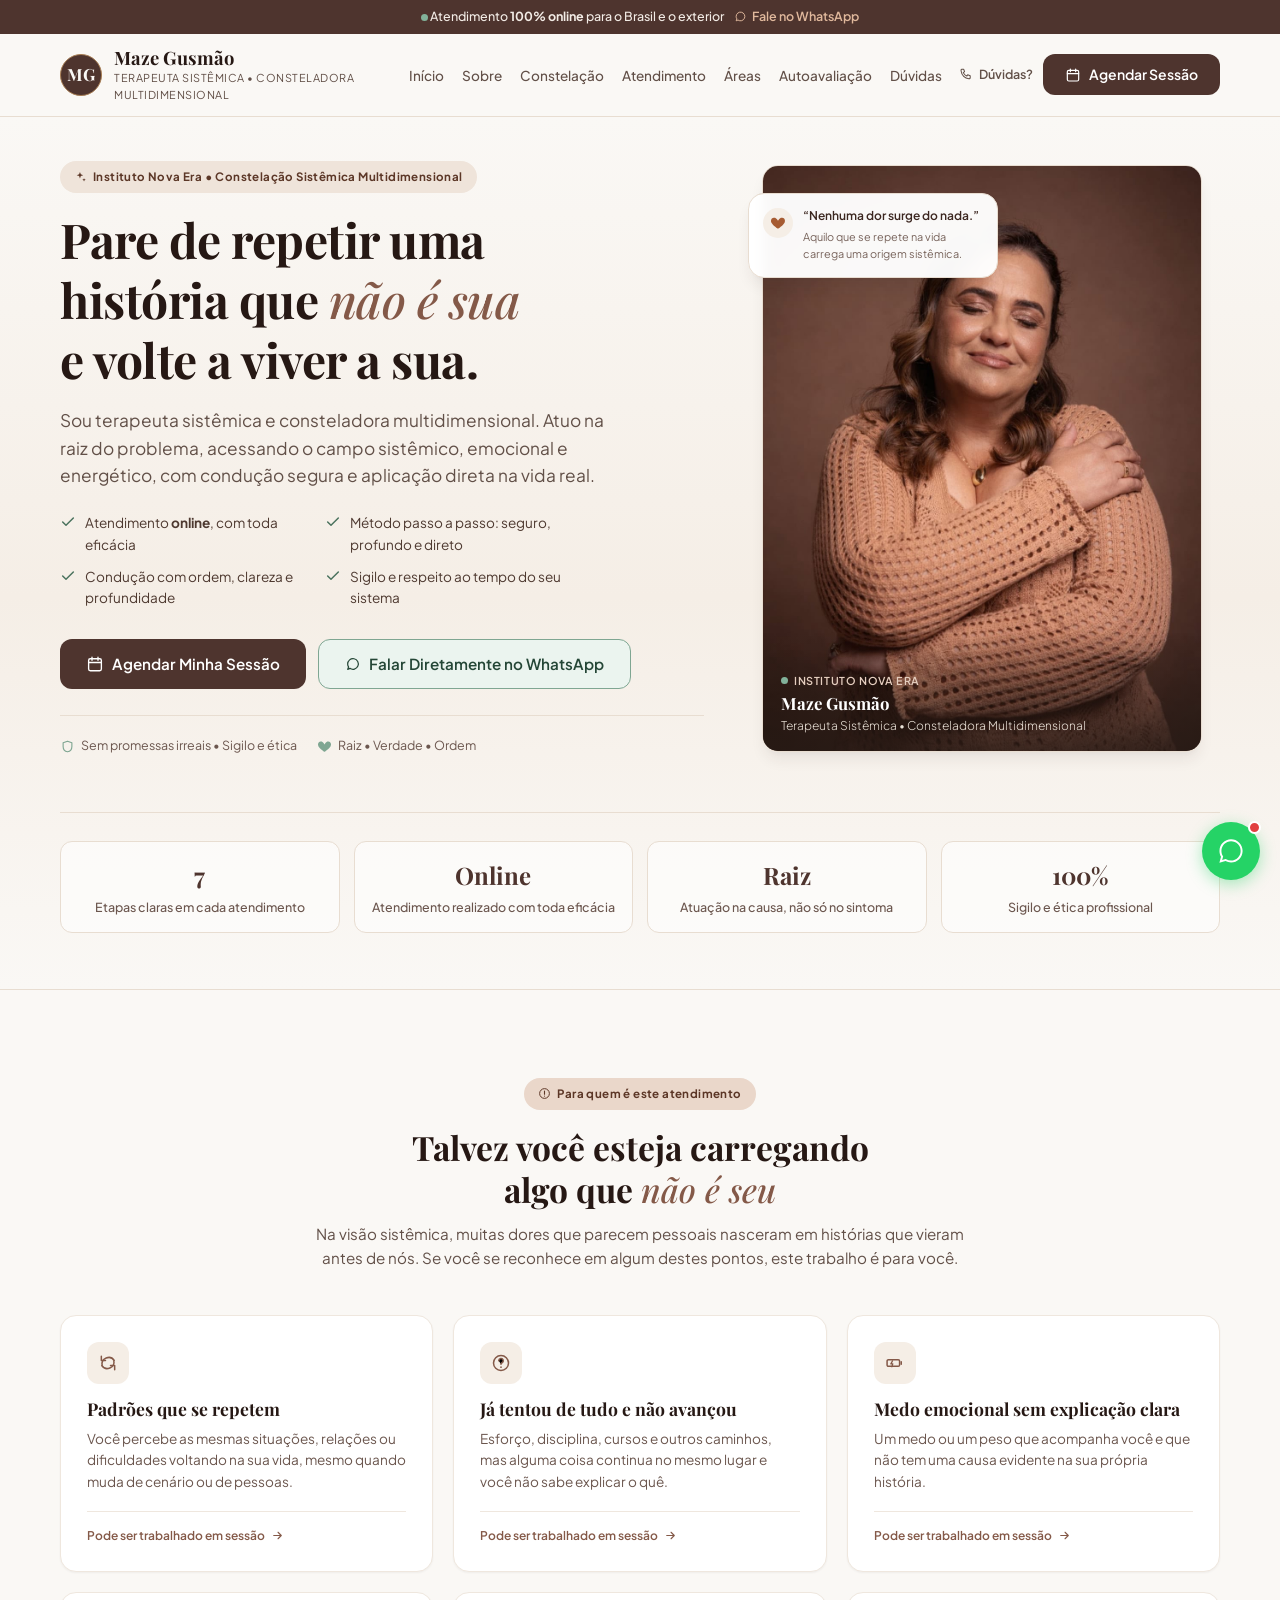
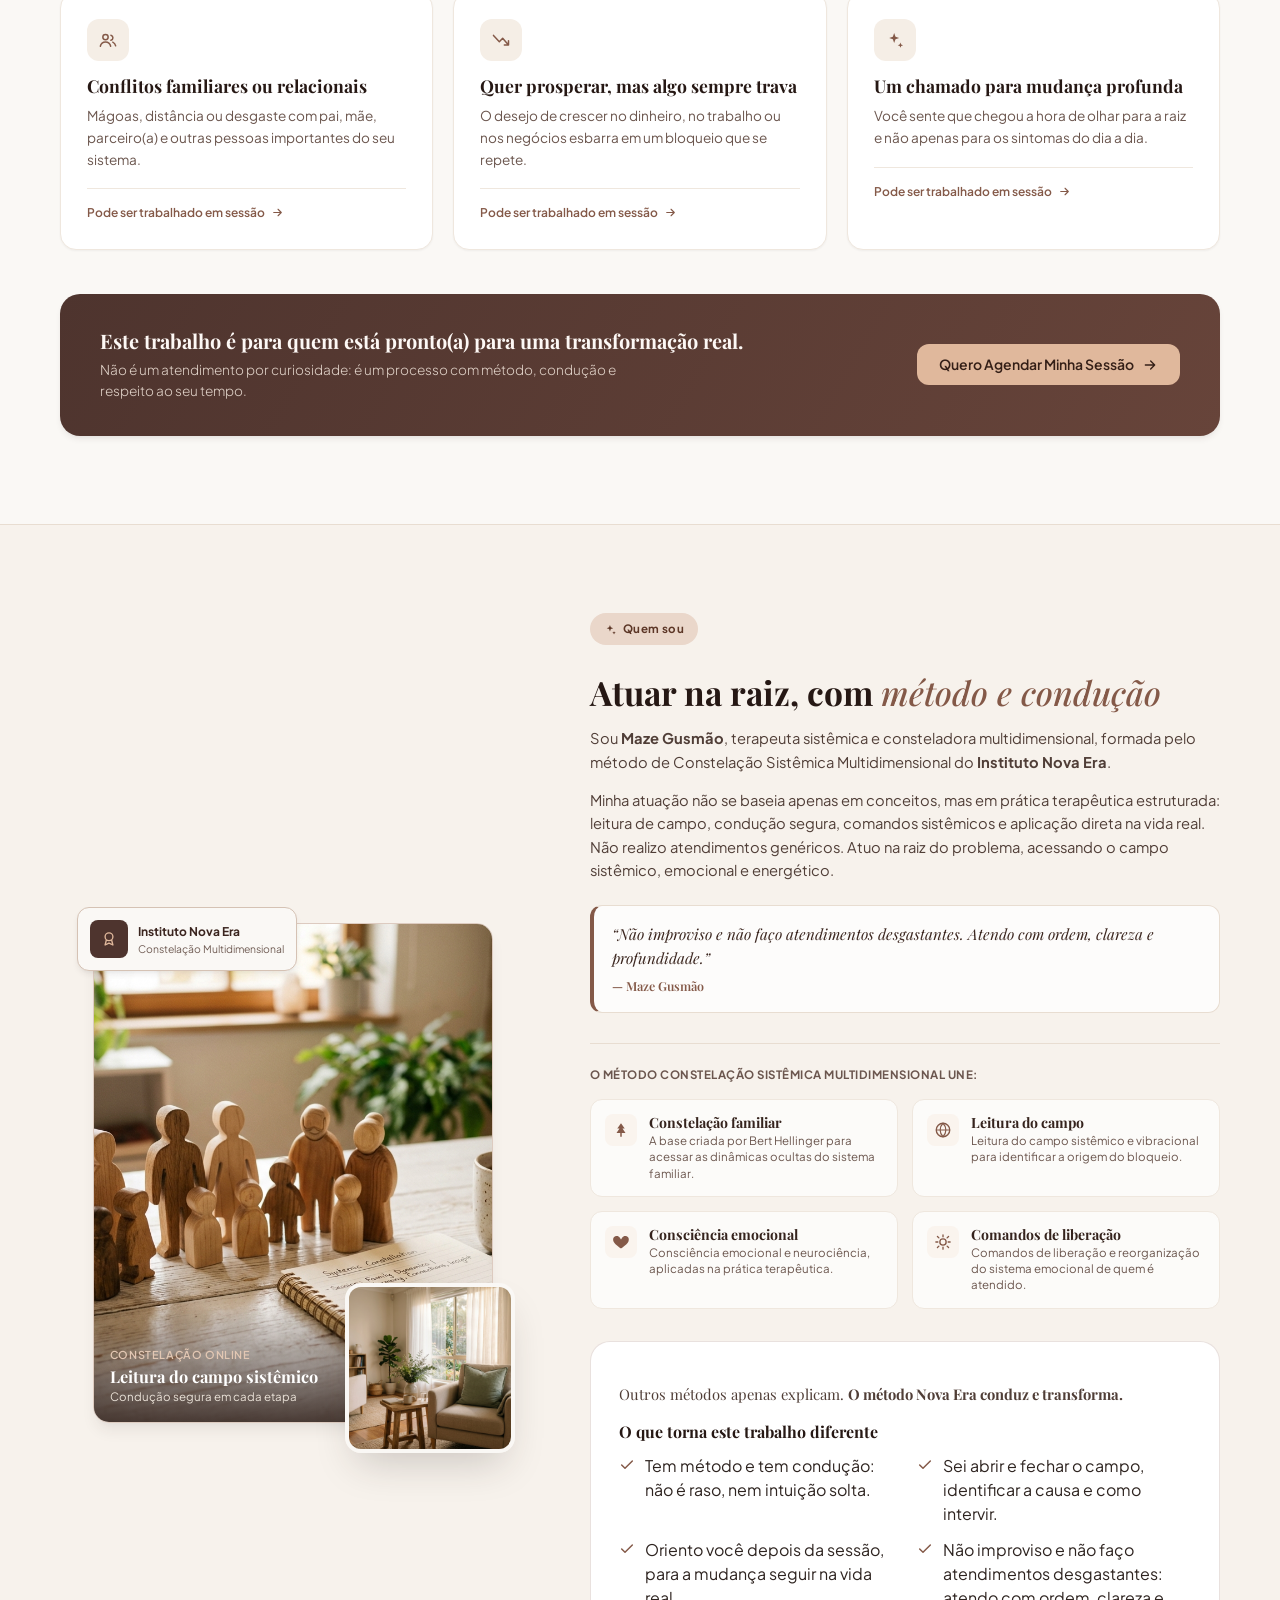
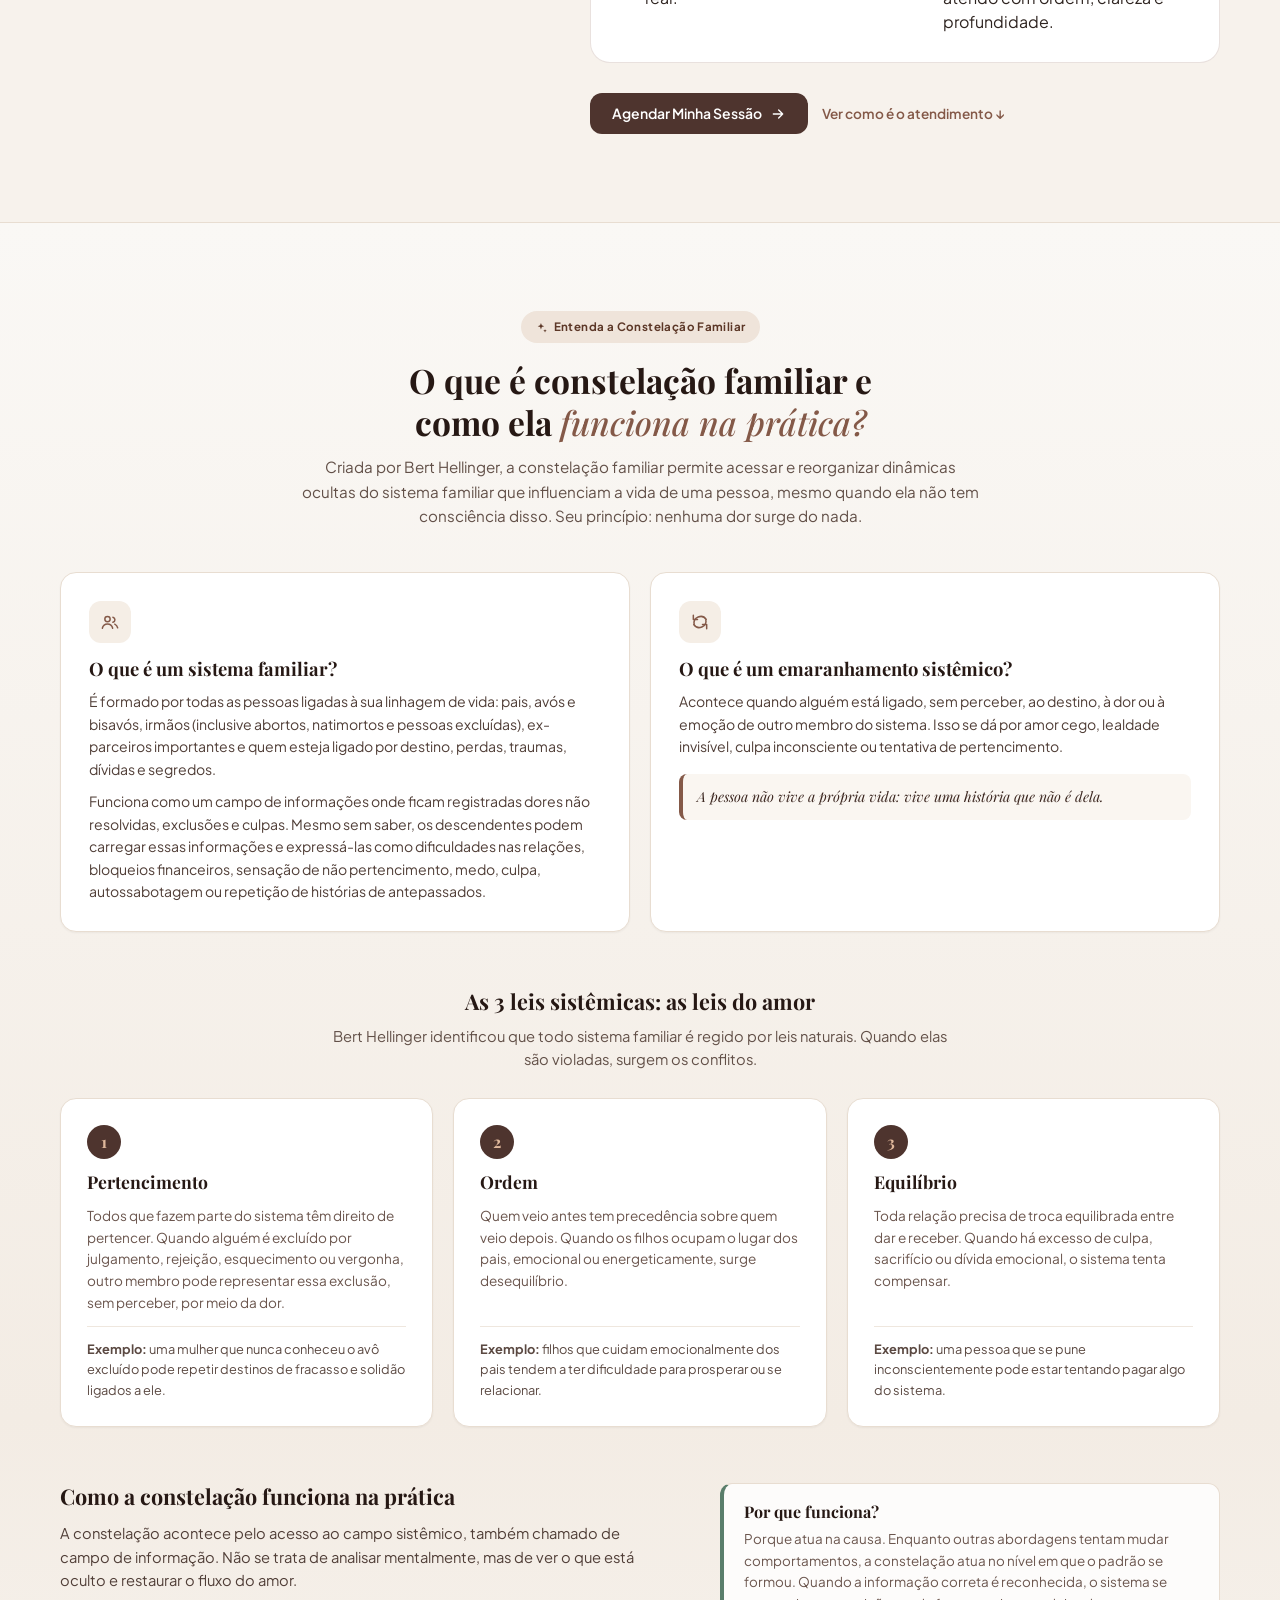
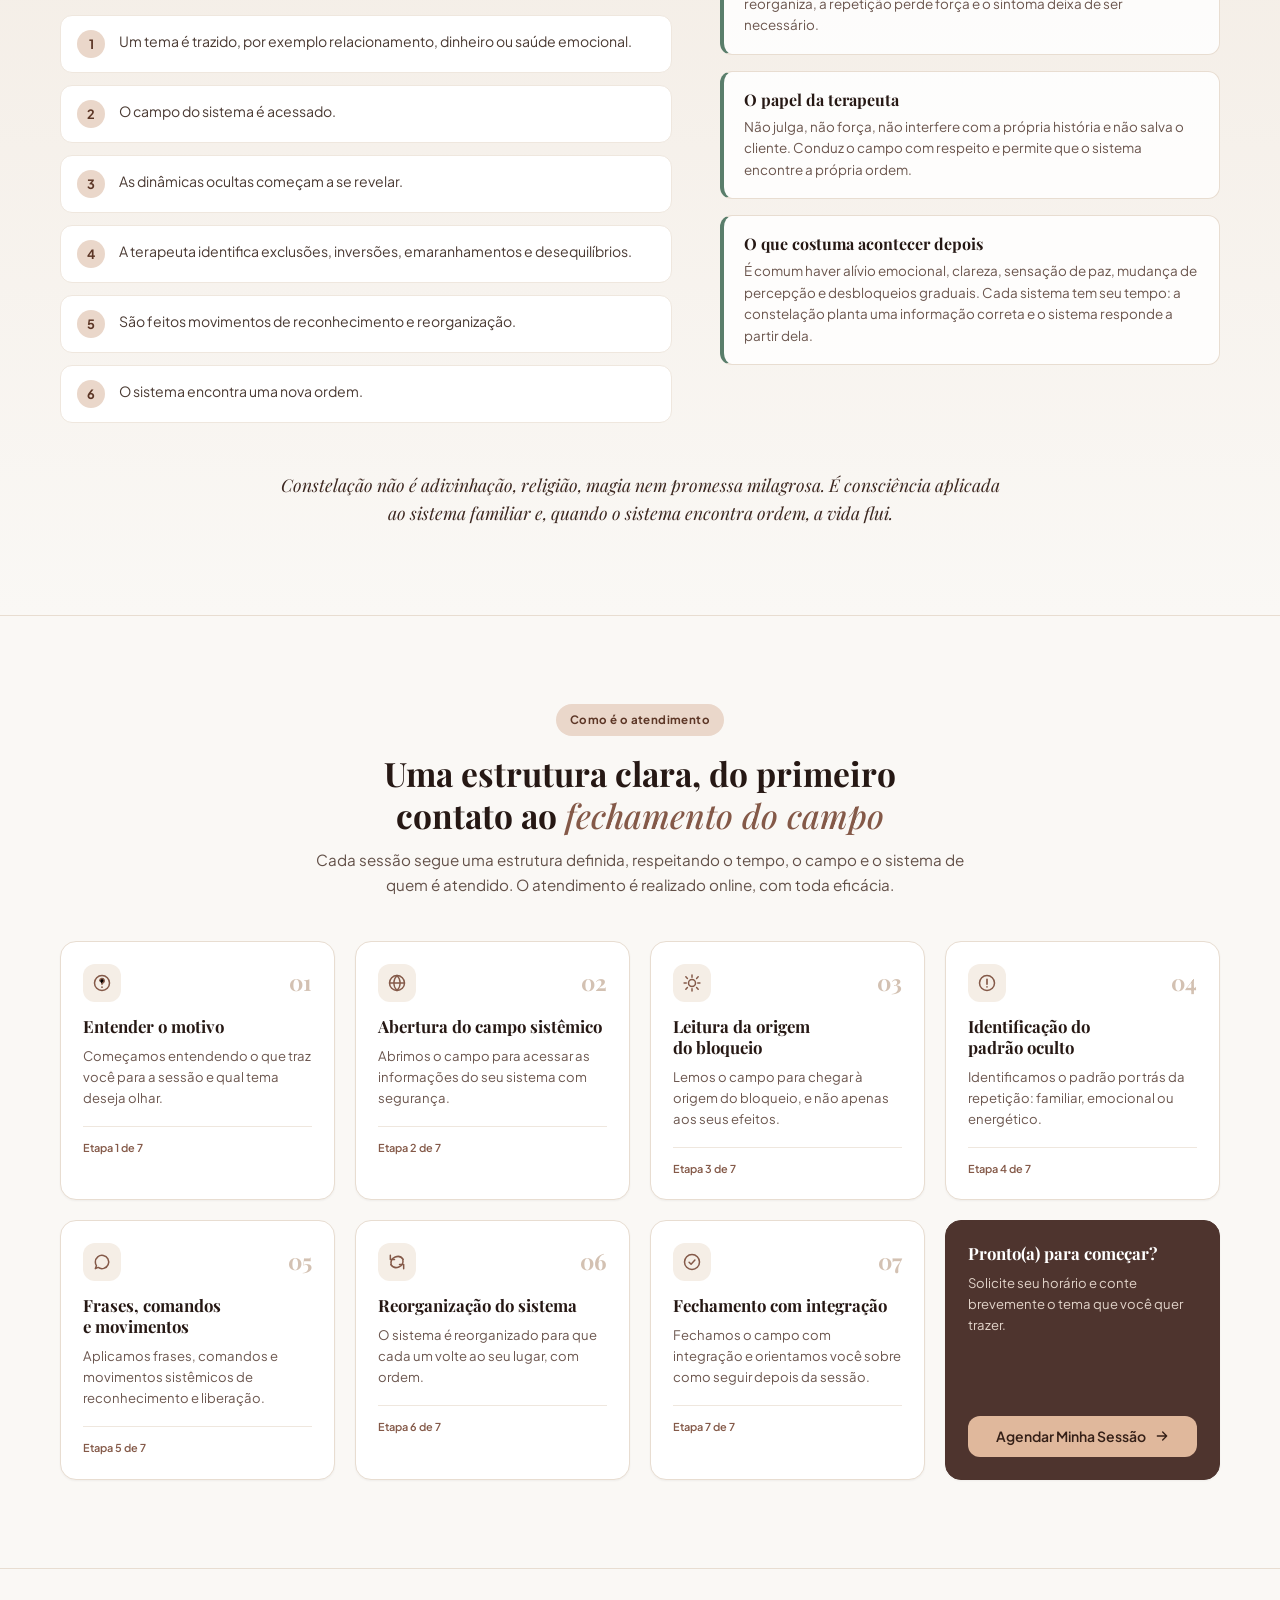
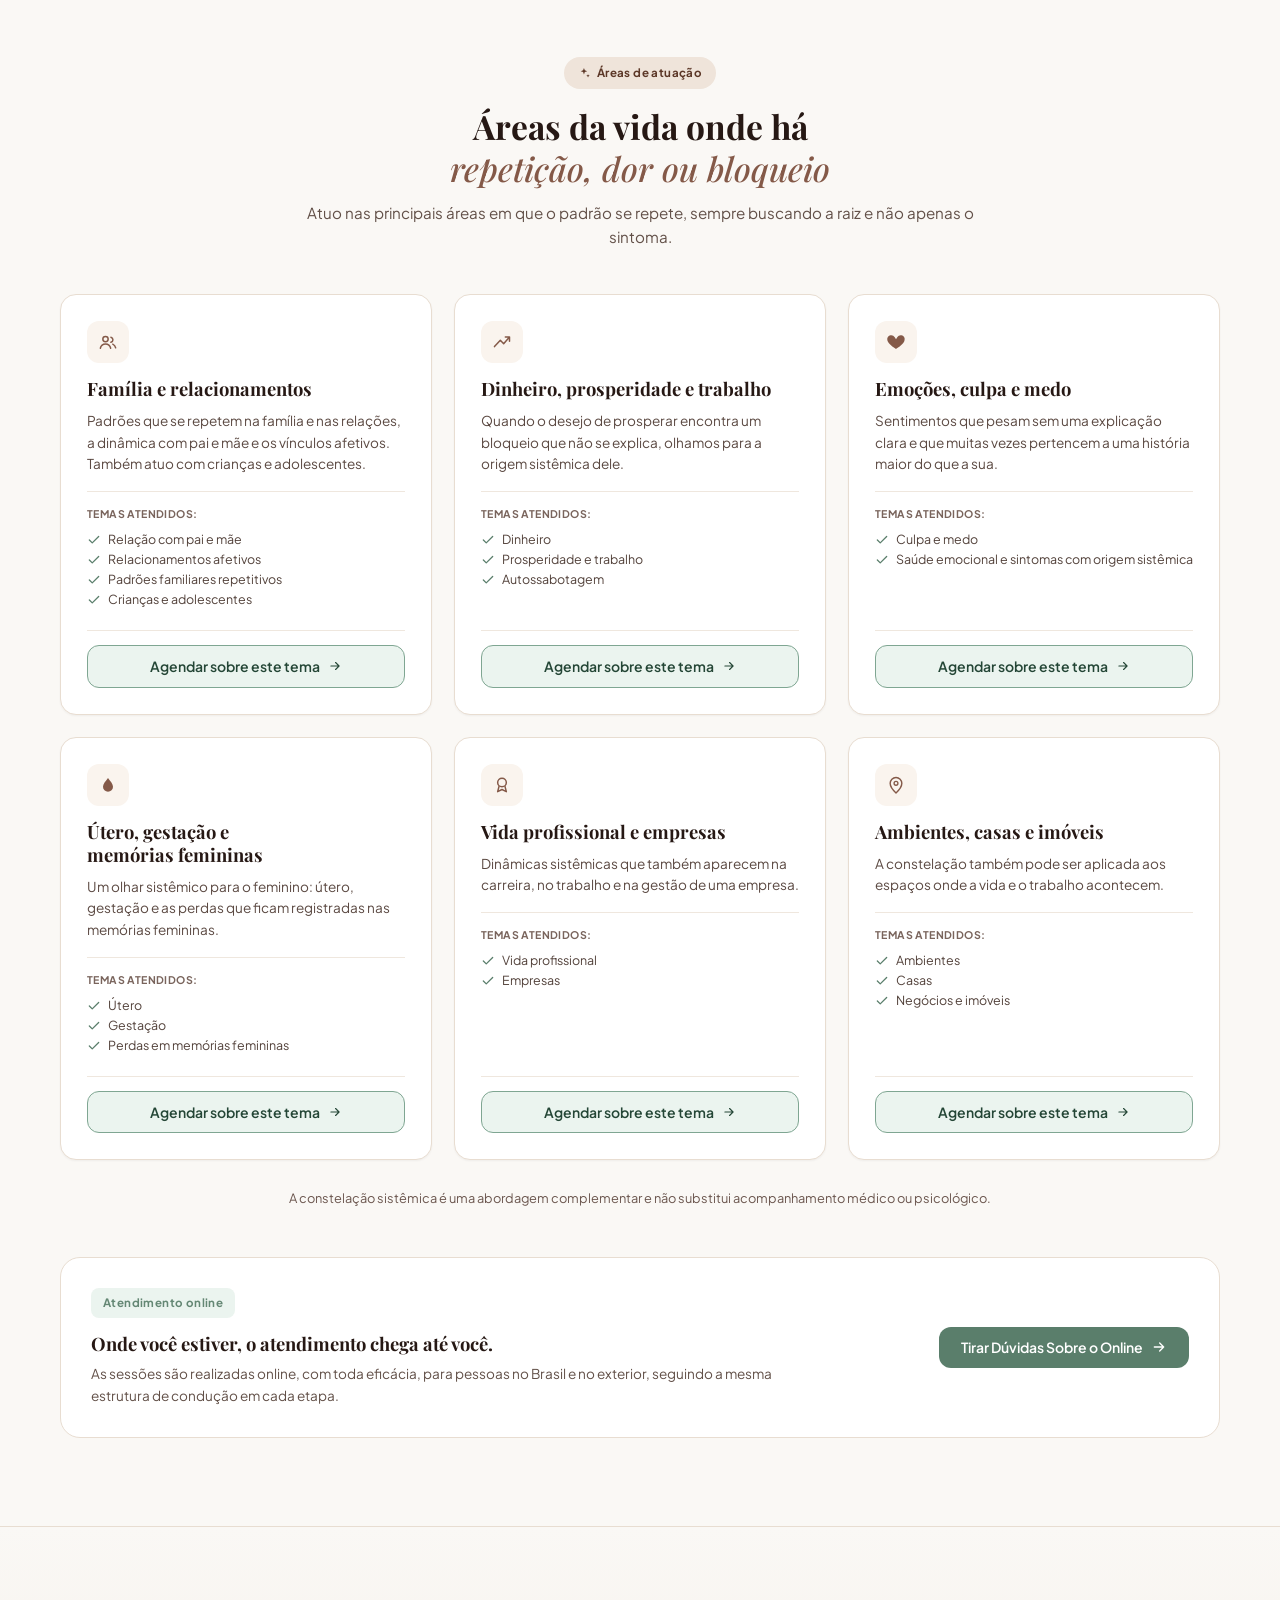
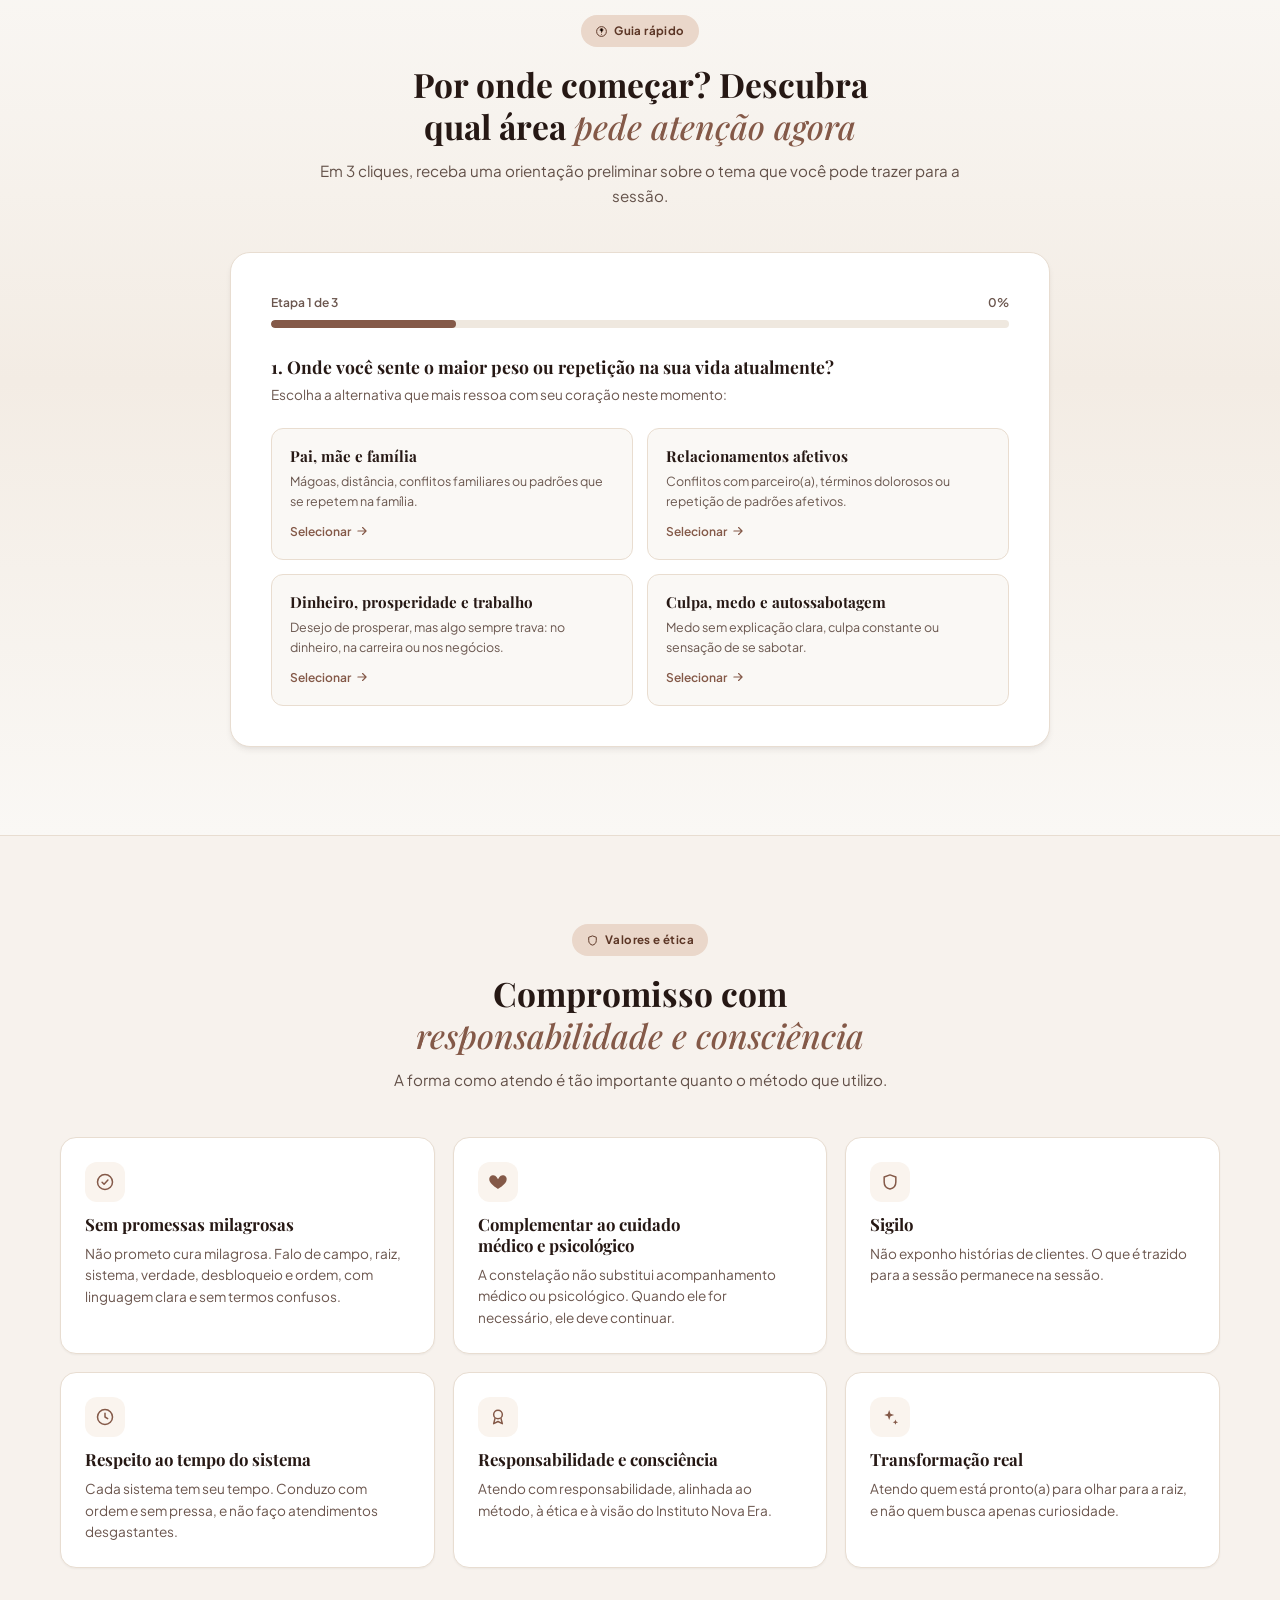
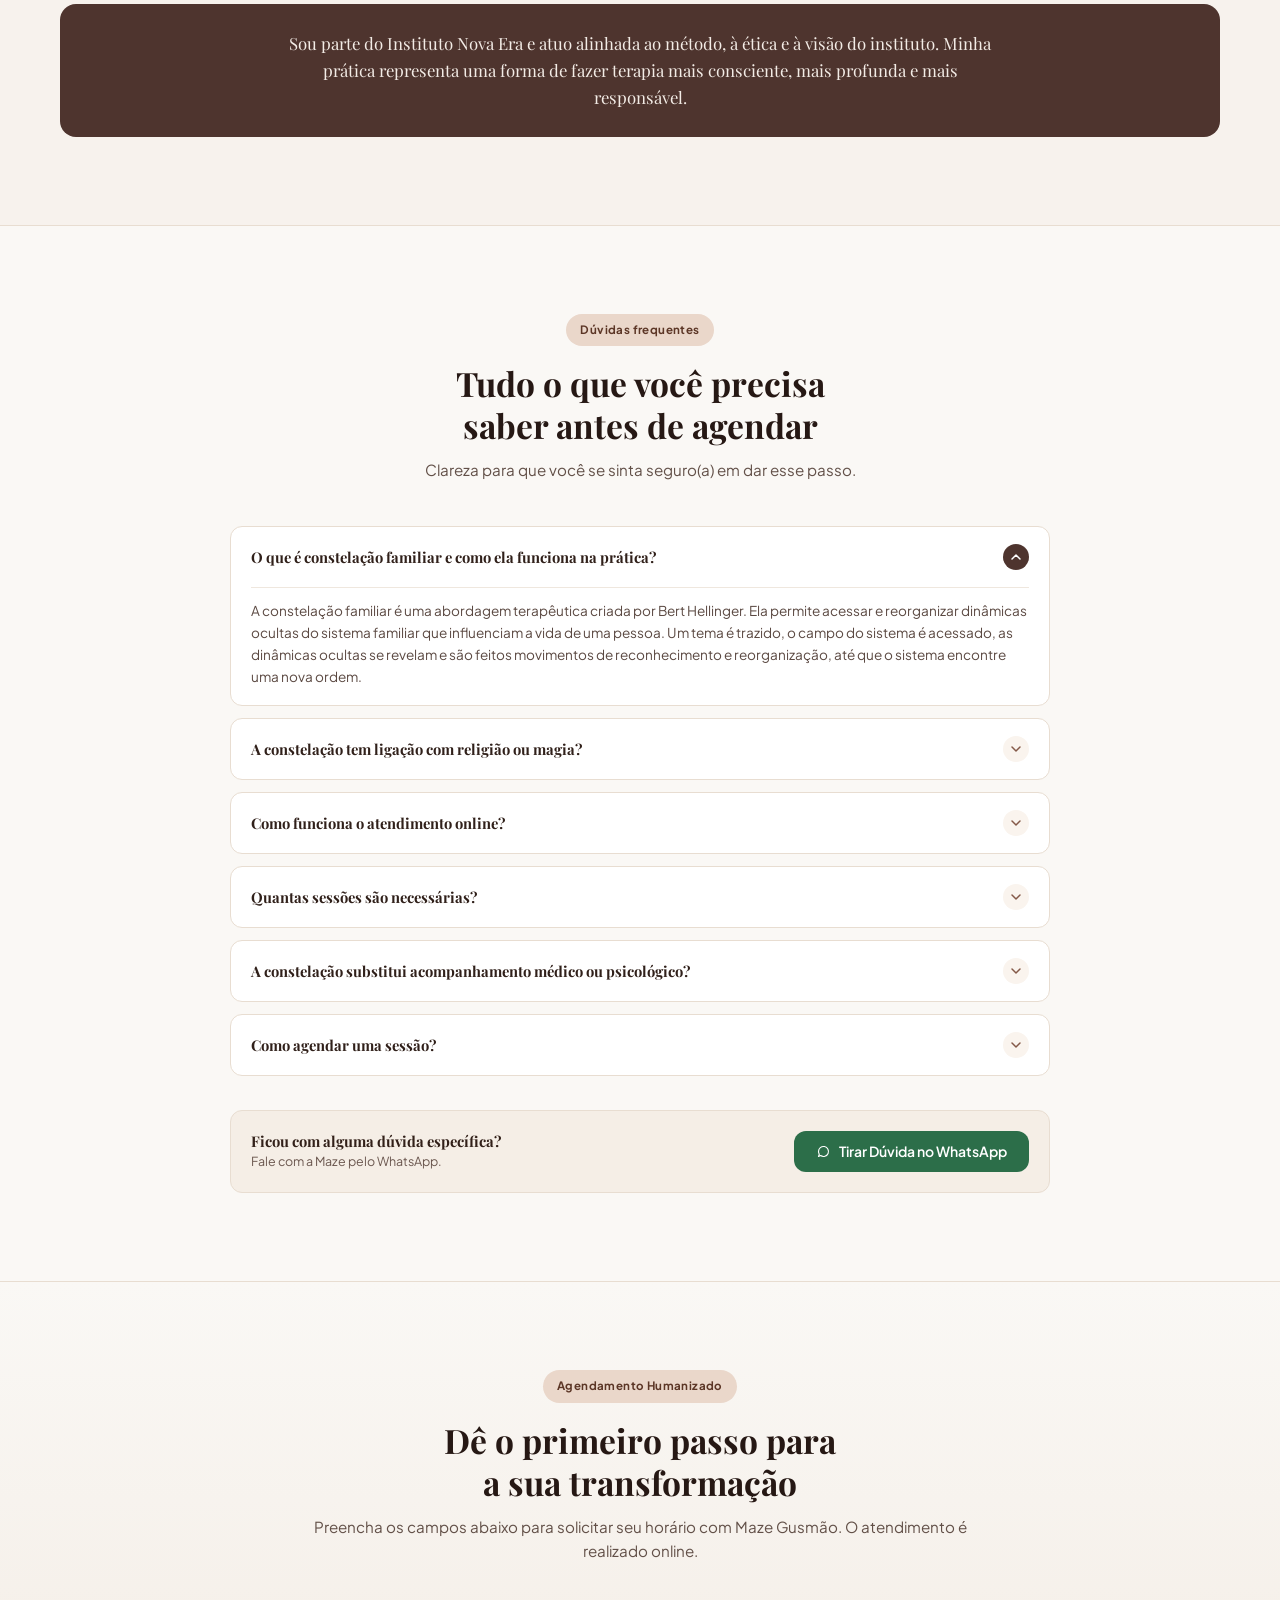
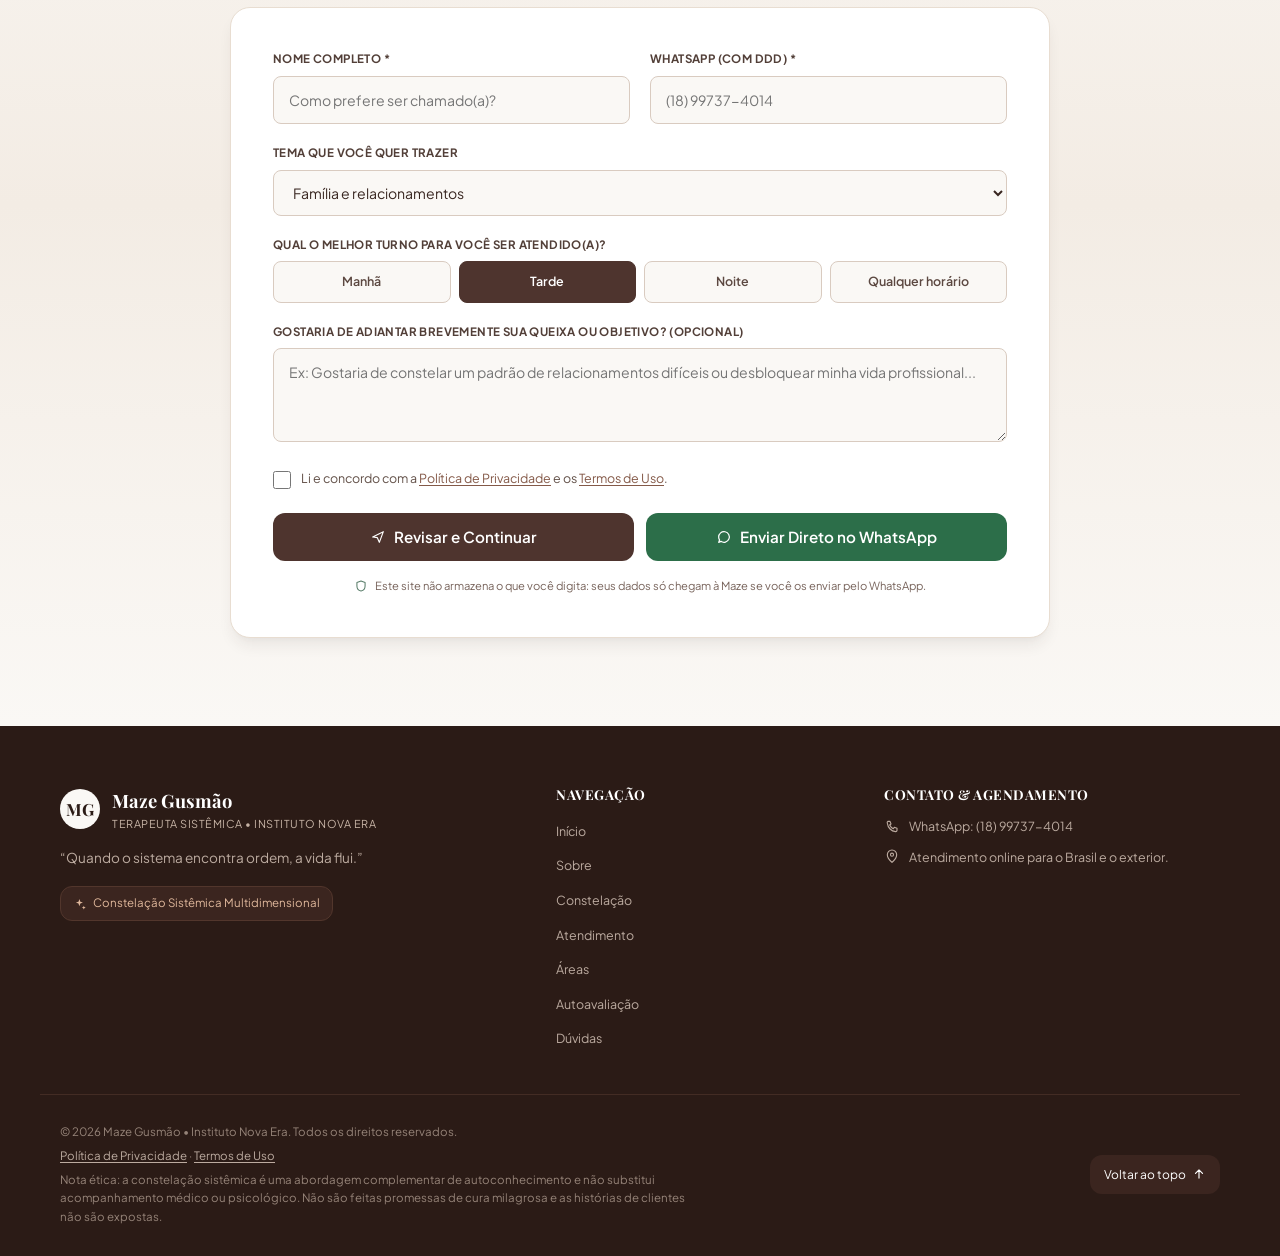
==== commit 34b98343: "Adiciona Política de Privacidade, Termos de Uso e consentimento" ====
--- a/index.html
+++ b/index.html
@@ -9,7 +9,7 @@
   <!-- Open Graph -->
   <meta property="og:title" content="Maze Gusmão | Terapeuta Sistêmica & Constelação Familiar">
   <meta property="og:description" content="Atuação na raiz do problema: método, condução segura e aplicação direta na vida real.">
-  <meta property="og:image" content="assets/images/maze-gusmao.jpg">
+  <meta property="og:image" content="https://mazegusmao.vercel.app/assets/images/profile-001.jpg">
   <meta property="og:type" content="website">
   <meta name="theme-color" content="#845948">
 
@@ -676,25 +676,32 @@
               <textarea id="formMessage" name="situation" rows="3" class="form-control" placeholder="Ex: Gostaria de constelar um padrão de relacionamentos difíceis ou desbloquear minha vida profissional..."></textarea>
             </div>
 
+            <div class="form-group form-consent">
+              <label class="consent-label" for="formConsent">
+                <input type="checkbox" id="formConsent" name="consent" required>
+                <span>Li e concordo com a <a href="privacidade.html" target="_blank" rel="noopener">Política de Privacidade</a> e os <a href="termos.html" target="_blank" rel="noopener">Termos de Uso</a>.</span>
+              </label>
+            </div>
+
             <div class="form-actions">
               <button type="submit" class="btn btn-primary btn-lg" id="bookingSubmitBtn">
-                <svg width="16" height="16"><use href="#icon-send"/></svg> Confirmar Pré-Agendamento no Site
+                <svg width="16" height="16"><use href="#icon-send"/></svg> Revisar e Continuar
               </button>
               <button type="button" class="btn btn-sage-dark btn-lg" id="bookingWhatsAppBtn">
                 <svg width="16" height="16"><use href="#icon-chat"/></svg> Enviar Direto no WhatsApp
               </button>
             </div>
 
-            <p class="form-disclaimer"><svg width="14" height="14"><use href="#icon-shield"/></svg> Seus dados são confidenciais e protegidos pela ética profissional terapêutica.</p>
+            <p class="form-disclaimer"><svg width="14" height="14"><use href="#icon-shield"/></svg> Este site não armazena o que você digita: seus dados só chegam à Maze se você os enviar pelo WhatsApp.</p>
           </form>
 
           <div id="bookingSuccess" class="booking-success" hidden>
             <div class="booking-success-icon"><svg width="30" height="30"><use href="#icon-check-circle"/></svg></div>
-            <h3>Solicitação Recebida com Sucesso!</h3>
-            <p>Muito obrigada, <strong id="successName"></strong>. Recebemos seu interesse para <strong id="successService"></strong>.</p>
-            <p class="booking-success-sub">Entraremos em contato pelo WhatsApp <strong id="successPhone"></strong> para confirmar as datas disponíveis.</p>
+            <h3>Falta só um passo!</h3>
+            <p>Obrigada, <strong id="successName"></strong>. Seu pedido sobre <strong id="successService"></strong> está pronto, mas <strong>ainda não foi enviado</strong>: toque no botão abaixo para enviá-lo pelo WhatsApp.</p>
+            <p class="booking-success-sub">A Maze responderá para o número <strong id="successPhone"></strong> para confirmar as datas disponíveis.</p>
             <div class="booking-success-actions">
-              <button type="button" class="btn btn-sage-dark" id="successWhatsAppBtn"><svg width="16" height="16"><use href="#icon-chat"/></svg> Agilizar no WhatsApp Agora</button>
+              <button type="button" class="btn btn-sage-dark" id="successWhatsAppBtn"><svg width="16" height="16"><use href="#icon-chat"/></svg> Enviar pelo WhatsApp Agora</button>
               <button type="button" class="btn btn-ghost" id="successResetBtn">Enviar Outra Mensagem</button>
             </div>
           </div>
@@ -741,6 +748,7 @@
     <div class="container footer-bottom">
       <div class="footer-legal">
         <p>© <span id="footerYear"></span> Maze Gusmão • Instituto Nova Era. Todos os direitos reservados.</p>
+        <p class="footer-legal-links"><a href="privacidade.html">Política de Privacidade</a> <span aria-hidden="true">·</span> <a href="termos.html">Termos de Uso</a></p>
         <p class="footer-ethics">Nota ética: a constelação sistêmica é uma abordagem complementar de autoconhecimento e não substitui acompanhamento médico ou psicológico. Não são feitas promessas de cura milagrosa e as histórias de clientes não são expostas.</p>
       </div>
       <button type="button" class="back-to-top" id="backToTop">Voltar ao topo <svg width="14" height="14"><use href="#icon-arrow-up"/></svg></button>
@@ -782,8 +790,15 @@
             <select id="modalService" class="form-control"></select>
           </div>
 
+          <div class="form-group form-consent">
+            <label class="consent-label" for="modalConsent">
+              <input type="checkbox" id="modalConsent" required>
+              <span>Li e concordo com a <a href="privacidade.html" target="_blank" rel="noopener">Política de Privacidade</a> e os <a href="termos.html" target="_blank" rel="noopener">Termos de Uso</a>.</span>
+            </label>
+          </div>
+
           <div class="modal-actions">
-            <button type="submit" class="btn btn-primary" style="width:100%;"><svg width="16" height="16"><use href="#icon-calendar"/></svg> Enviar Solicitação de Horário</button>
+            <button type="submit" class="btn btn-primary" style="width:100%;"><svg width="16" height="16"><use href="#icon-calendar"/></svg> Revisar e Continuar</button>
             <button type="button" class="btn btn-sage-dark" style="width:100%;" id="modalWhatsAppBtn"><svg width="16" height="16"><use href="#icon-chat"/></svg> Chamar no WhatsApp Imediatamente</button>
           </div>
           <p class="form-disclaimer"><svg width="13" height="13"><use href="#icon-shield"/></svg> Atendimento com sigilo e ética profissional.</p>
@@ -792,10 +807,10 @@
 
       <div id="modalSuccessWrap" class="booking-success" hidden>
         <div class="booking-success-icon"><svg width="28" height="28"><use href="#icon-check-circle"/></svg></div>
-        <h3>Solicitação Enviada!</h3>
-        <p>Obrigada pelo contato, <strong id="modalSuccessName"></strong>. Entraremos em contato pelo WhatsApp <strong id="modalSuccessPhone"></strong> para confirmar seu horário.</p>
+        <h3>Falta só um passo!</h3>
+        <p>Obrigada, <strong id="modalSuccessName"></strong>. Seu pedido ainda <strong>não foi enviado</strong>: toque no botão abaixo para enviá-lo pelo WhatsApp. A Maze responderá para o número <strong id="modalSuccessPhone"></strong> para confirmar seu horário.</p>
         <div class="booking-success-actions">
-          <button type="button" class="btn btn-sage-dark" style="width:100%;" id="modalSuccessWhatsAppBtn"><svg width="16" height="16"><use href="#icon-chat"/></svg> Conversar no WhatsApp Agora</button>
+          <button type="button" class="btn btn-sage-dark" style="width:100%;" id="modalSuccessWhatsAppBtn"><svg width="16" height="16"><use href="#icon-chat"/></svg> Enviar pelo WhatsApp Agora</button>
           <button type="button" class="btn btn-ghost" id="modalSuccessCloseBtn">Fechar Janela</button>
         </div>
       </div>
--- a/css/style.css
+++ b/css/style.css
@@ -1,6 +1,6 @@
 /* ==========================================================================
    Maze Gusmão — Terapeuta Sistêmica & Constelação Familiar
-   HTML + CSS + JS puro — Instituto NovaHera
+   HTML + CSS + JS puro — Instituto Nova Era
    ========================================================================== */
 
 :root {
@@ -642,3 +642,34 @@
 .differential-list li { display: flex; gap: 10px; align-items: flex-start; line-height: 1.5; }
 .differential-list svg { flex: 0 0 auto; margin-top: 3px; color: var(--accent, #845948); }
 @media (min-width: 768px) { .differential-list { grid-template-columns: 1fr 1fr; gap: 12px 24px; } }
+
+
+/* ---------- Consentimento nos formulários ---------- */
+.form-consent { margin-bottom: 18px; }
+.consent-label { display: flex; align-items: flex-start; gap: 10px; font-size: 0.78rem; line-height: 1.5; color: var(--color-text-muted); cursor: pointer; }
+.consent-label input { flex-shrink: 0; width: 18px; height: 18px; margin-top: 2px; accent-color: var(--color-accent); cursor: pointer; }
+.consent-label a { color: var(--color-accent); text-decoration: underline; text-underline-offset: 2px; }
+
+/* ---------- Rodapé: links legais ---------- */
+.footer-legal-links { margin-top: 6px; }
+.footer-legal-links a { color: #BCABA0; text-decoration: underline; text-underline-offset: 2px; }
+.footer-legal-links a:hover { color: #fff; }
+
+/* ---------- Páginas legais (privacidade e termos) ---------- */
+.legal-header { background: var(--color-surface); border-bottom: 1px solid var(--color-border); }
+.legal-header-inner { display: flex; align-items: center; justify-content: space-between; gap: 16px; padding-block: 14px; }
+.legal-back { font-size: 0.82rem; font-weight: 600; color: var(--color-accent); white-space: nowrap; }
+.legal-back:hover { color: var(--color-primary); }
+.legal-main { padding: 48px 0 72px; }
+.legal-content h1 { font-family: var(--font-serif); font-size: clamp(1.8rem, 4vw, 2.4rem); line-height: 1.2; color: var(--color-ink-strong); text-wrap: balance; }
+.legal-updated { font-size: 0.8rem; color: var(--color-text-soft); margin: 8px 0 24px; }
+.legal-content h2 { font-family: var(--font-serif); font-size: 1.2rem; color: var(--color-primary); margin: 32px 0 10px; }
+.legal-content p { margin-bottom: 12px; color: var(--color-text-main); }
+.legal-content ul { list-style: disc; padding-left: 22px; margin-bottom: 12px; display: grid; gap: 6px; }
+.legal-content a { color: var(--color-accent); text-decoration: underline; text-underline-offset: 2px; }
+.legal-links { margin-top: 28px; padding-top: 18px; border-top: 1px solid var(--color-border); }
+.legal-footer { background: #2B1B16; color: #BCABA0; padding: 28px 0; text-align: center; font-size: 0.75rem; }
+.legal-footer p + p { margin-top: 6px; }
+.legal-footer a { text-decoration: underline; text-underline-offset: 2px; }
+.legal-footer a:hover { color: #fff; }
+@media (max-width: 560px) { .legal-header .brand-text span { display: none; } }
